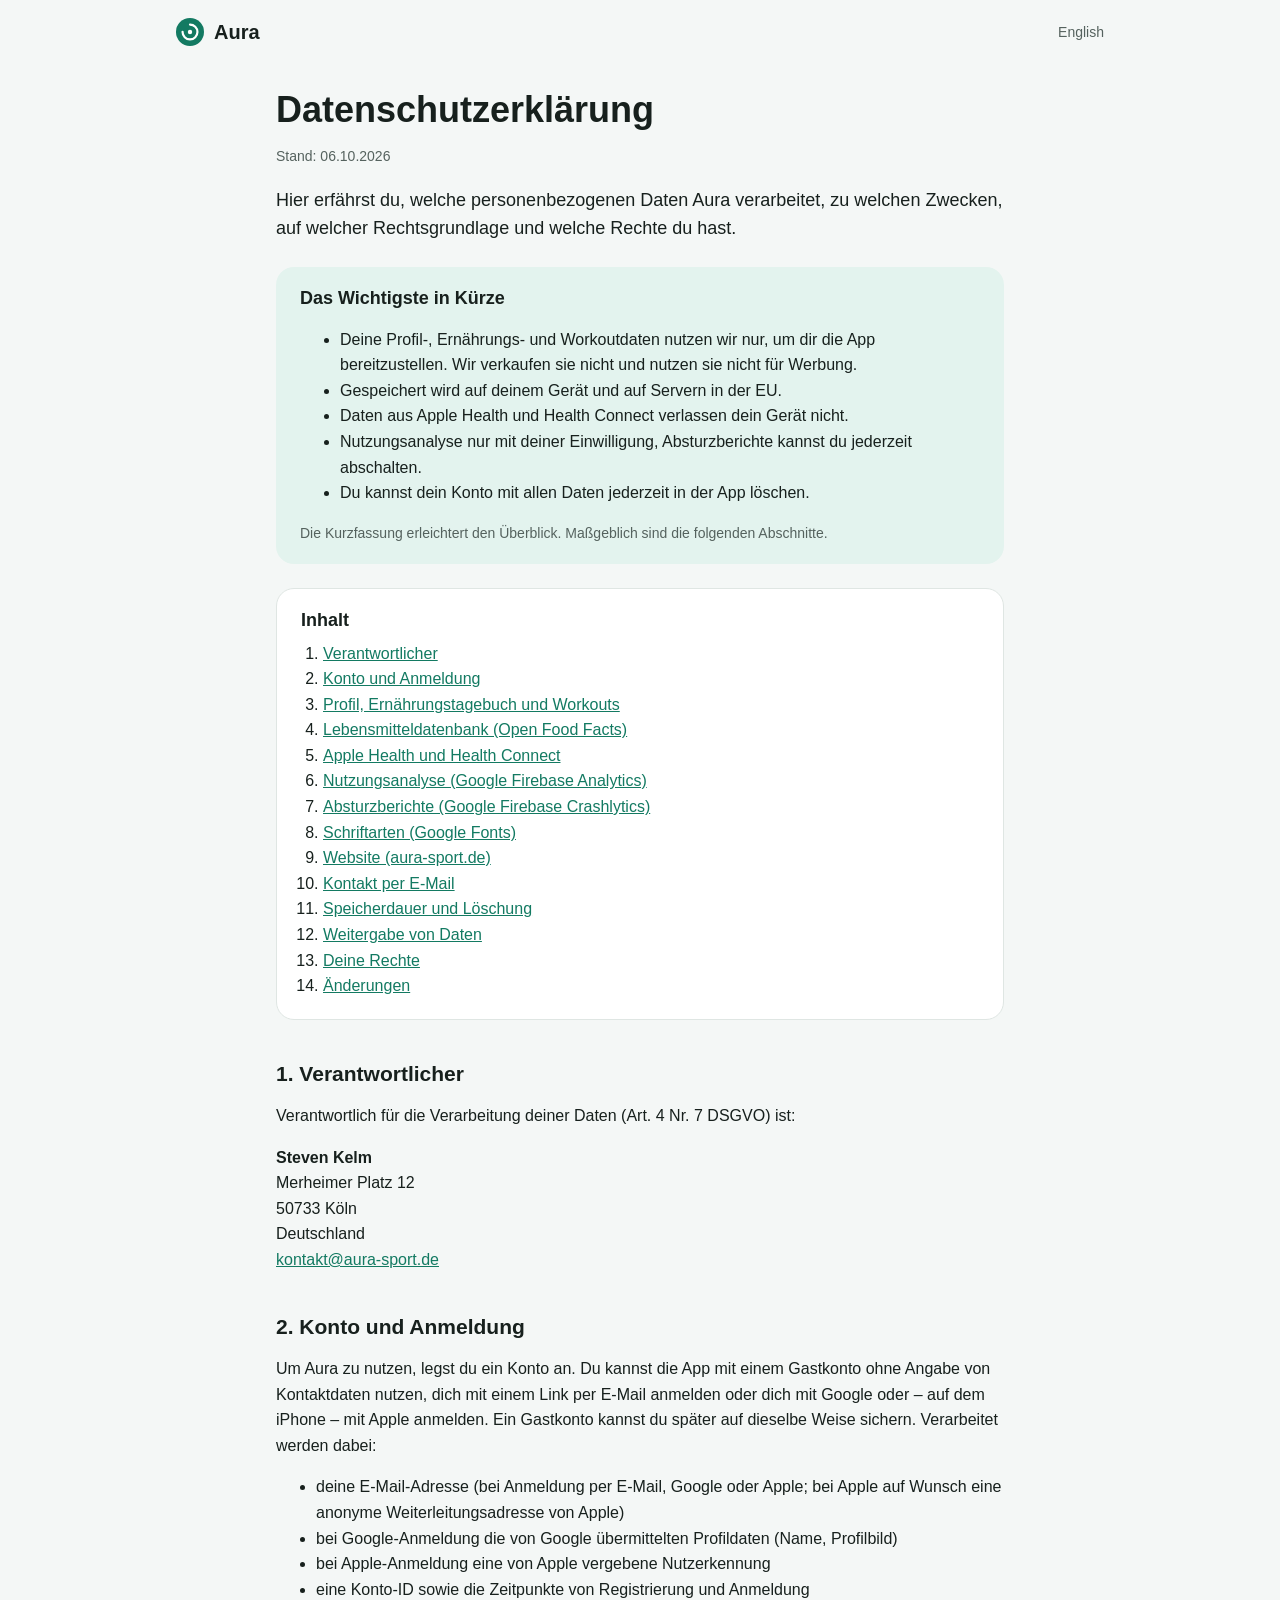
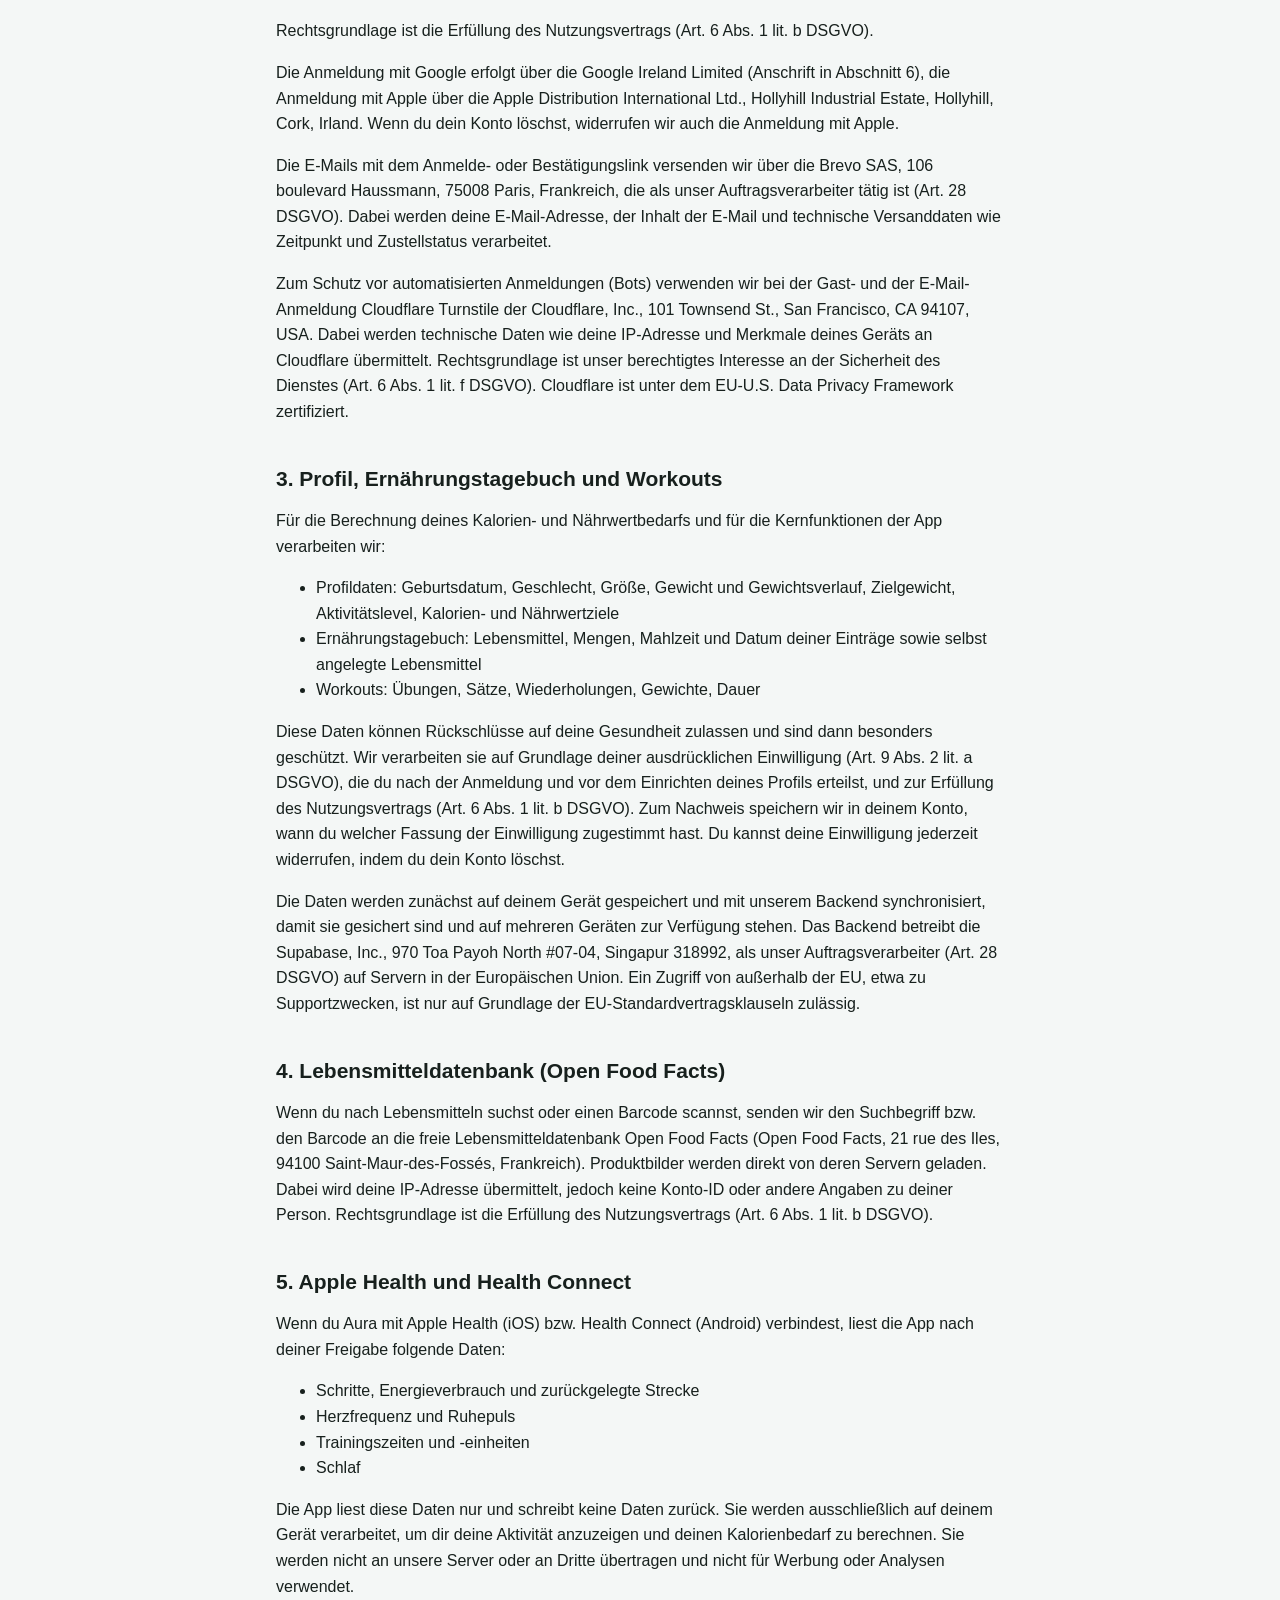
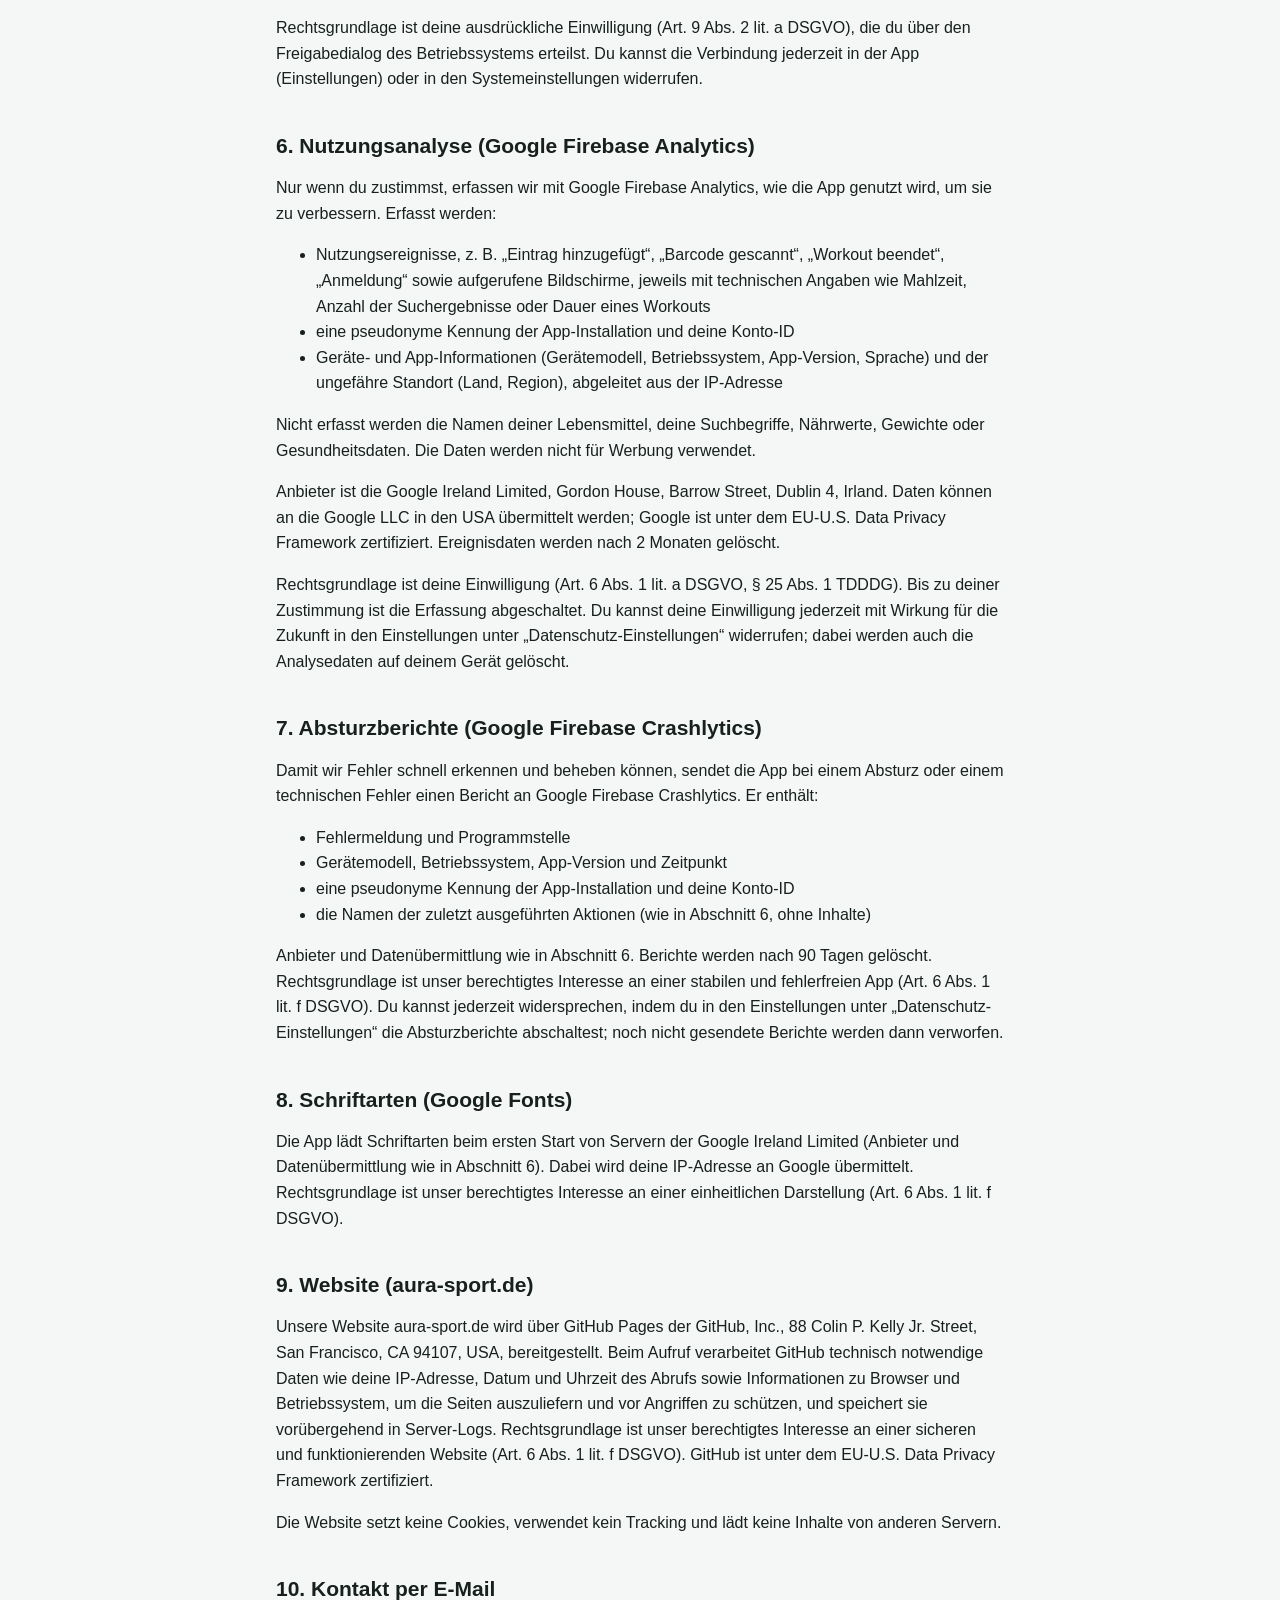
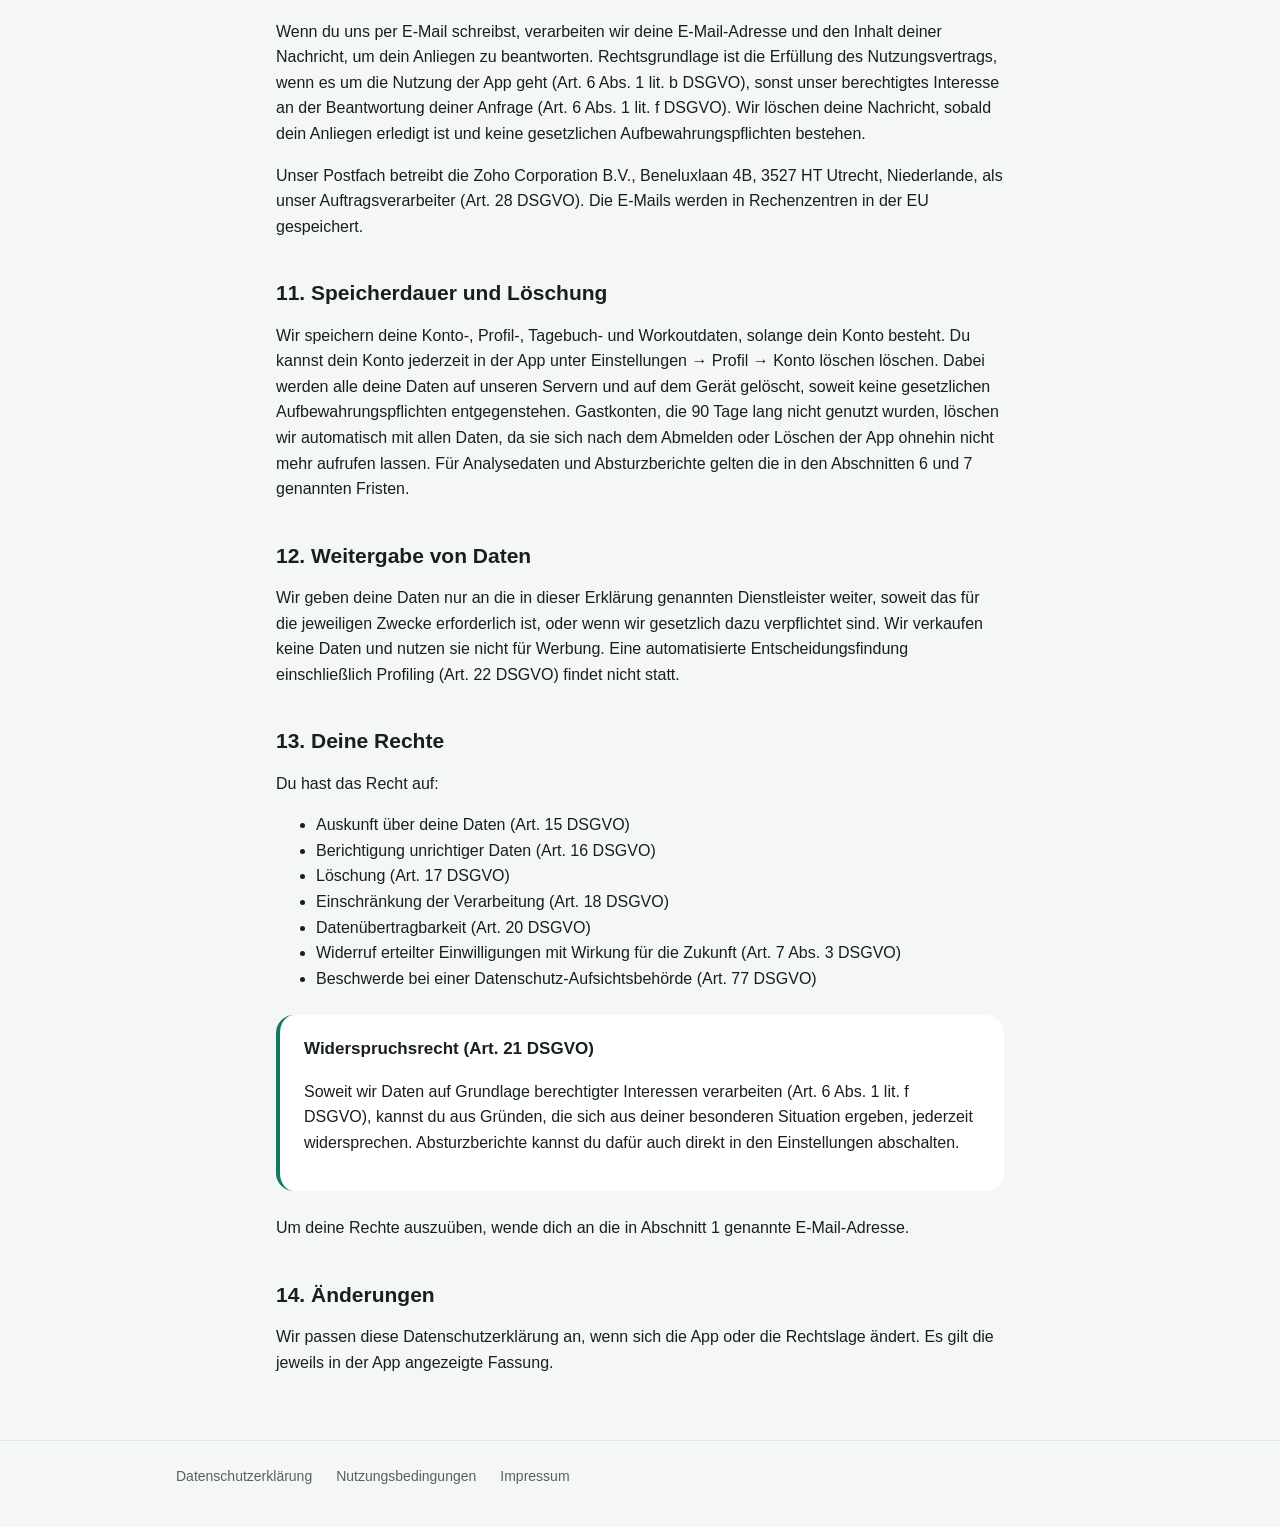
==== datenschutz/index.html @ cee9fa2a "Update the legal pages with the contact details Regenerated from the app: real address and kontakt@a" ====
<!doctype html>
<!-- Generated by tool/website/export_legal_pages.dart in the app repo, don't edit. -->
<html lang="de">
<head>
  <meta charset="utf-8">
  <meta name="viewport" content="width=device-width, initial-scale=1">
  <title>Datenschutzerklärung – Aura</title>
  <link rel="stylesheet" href="/style.css">
  <link rel="icon" href="/favicon.svg" type="image/svg+xml">
  <link rel="alternate" hreflang="en" href="/en/privacy/">
</head>
<body>
  <header class="site-header">
    <div class="wrap">
      <a class="brand" href="/">Aura</a>
      <a class="lang" href="/en/privacy/" lang="en">English</a>
    </div>
  </header>
  <main class="wrap legal">
<h1>Datenschutzerklärung</h1>
<p class="updated">Stand: 06.10.2026</p>
<p class="intro">Hier erfährst du, welche personenbezogenen Daten Aura verarbeitet, zu welchen Zwecken, auf welcher Rechtsgrundlage und welche Rechte du hast.</p>
<aside class="summary">
<h2>Das Wichtigste in Kürze</h2>
<ul><li>Deine Profil-, Ernährungs- und Workoutdaten nutzen wir nur, um dir die App bereitzustellen. Wir verkaufen sie nicht und nutzen sie nicht für Werbung.</li><li>Gespeichert wird auf deinem Gerät und auf Servern in der EU.</li><li>Daten aus Apple Health und Health Connect verlassen dein Gerät nicht.</li><li>Nutzungsanalyse nur mit deiner Einwilligung, Absturzberichte kannst du jederzeit abschalten.</li><li>Du kannst dein Konto mit allen Daten jederzeit in der App löschen.</li></ul>
<p class="note">Die Kurzfassung erleichtert den Überblick. Maßgeblich sind die folgenden Abschnitte.</p>
</aside>
<nav class="toc">
<h2>Inhalt</h2>
<ol>
<li><a href="#section-1">Verantwortlicher</a></li>
<li><a href="#section-2">Konto und Anmeldung</a></li>
<li><a href="#section-3">Profil, Ernährungstagebuch und Workouts</a></li>
<li><a href="#section-4">Lebensmitteldatenbank (Open Food Facts)</a></li>
<li><a href="#section-5">Apple Health und Health Connect</a></li>
<li><a href="#section-6">Nutzungsanalyse (Google Firebase Analytics)</a></li>
<li><a href="#section-7">Absturzberichte (Google Firebase Crashlytics)</a></li>
<li><a href="#section-8">Schriftarten (Google Fonts)</a></li>
<li><a href="#section-9">Website (aura-sport.de)</a></li>
<li><a href="#section-10">Kontakt per E-Mail</a></li>
<li><a href="#section-11">Speicherdauer und Löschung</a></li>
<li><a href="#section-12">Weitergabe von Daten</a></li>
<li><a href="#section-13">Deine Rechte</a></li>
<li><a href="#section-14">Änderungen</a></li>
</ol>
</nav>
<section id="section-1">
<h2>1. Verantwortlicher</h2>
<p>Verantwortlich für die Verarbeitung deiner Daten (Art. 4 Nr. 7 DSGVO) ist:</p>
<address class="contact">
<strong>Steven Kelm</strong><br>
Merheimer Platz 12<br>
50733 Köln<br>
Deutschland<br>
<a href="mailto:kontakt@aura-sport.de">kontakt@aura-sport.de</a>
</address>
</section>
<section id="section-2">
<h2>2. Konto und Anmeldung</h2>
<p>Um Aura zu nutzen, legst du ein Konto an. Du kannst die App mit einem Gastkonto ohne Angabe von Kontaktdaten nutzen, dich mit einem Link per E-Mail anmelden oder dich mit Google oder – auf dem iPhone – mit Apple anmelden. Ein Gastkonto kannst du später auf dieselbe Weise sichern. Verarbeitet werden dabei:</p>
<ul><li>deine E-Mail-Adresse (bei Anmeldung per E-Mail, Google oder Apple; bei Apple auf Wunsch eine anonyme Weiterleitungsadresse von Apple)</li><li>bei Google-Anmeldung die von Google übermittelten Profildaten (Name, Profilbild)</li><li>bei Apple-Anmeldung eine von Apple vergebene Nutzerkennung</li><li>eine Konto-ID sowie die Zeitpunkte von Registrierung und Anmeldung</li></ul>
<p>Rechtsgrundlage ist die Erfüllung des Nutzungsvertrags (Art. 6 Abs. 1 lit. b DSGVO).</p>
<p>Die Anmeldung mit Google erfolgt über die Google Ireland Limited (Anschrift in Abschnitt 6), die Anmeldung mit Apple über die Apple Distribution International Ltd., Hollyhill Industrial Estate, Hollyhill, Cork, Irland. Wenn du dein Konto löschst, widerrufen wir auch die Anmeldung mit Apple.</p>
<p>Die E-Mails mit dem Anmelde- oder Bestätigungslink versenden wir über die Brevo SAS, 106 boulevard Haussmann, 75008 Paris, Frankreich, die als unser Auftragsverarbeiter tätig ist (Art. 28 DSGVO). Dabei werden deine E-Mail-Adresse, der Inhalt der E-Mail und technische Versanddaten wie Zeitpunkt und Zustellstatus verarbeitet.</p>
<p>Zum Schutz vor automatisierten Anmeldungen (Bots) verwenden wir bei der Gast- und der E-Mail-Anmeldung Cloudflare Turnstile der Cloudflare, Inc., 101 Townsend St., San Francisco, CA 94107, USA. Dabei werden technische Daten wie deine IP-Adresse und Merkmale deines Geräts an Cloudflare übermittelt. Rechtsgrundlage ist unser berechtigtes Interesse an der Sicherheit des Dienstes (Art. 6 Abs. 1 lit. f DSGVO). Cloudflare ist unter dem EU-U.S. Data Privacy Framework zertifiziert.</p>
</section>
<section id="section-3">
<h2>3. Profil, Ernährungstagebuch und Workouts</h2>
<p>Für die Berechnung deines Kalorien- und Nährwertbedarfs und für die Kernfunktionen der App verarbeiten wir:</p>
<ul><li>Profildaten: Geburtsdatum, Geschlecht, Größe, Gewicht und Gewichtsverlauf, Zielgewicht, Aktivitätslevel, Kalorien- und Nährwertziele</li><li>Ernährungstagebuch: Lebensmittel, Mengen, Mahlzeit und Datum deiner Einträge sowie selbst angelegte Lebensmittel</li><li>Workouts: Übungen, Sätze, Wiederholungen, Gewichte, Dauer</li></ul>
<p>Diese Daten können Rückschlüsse auf deine Gesundheit zulassen und sind dann besonders geschützt. Wir verarbeiten sie auf Grundlage deiner ausdrücklichen Einwilligung (Art. 9 Abs. 2 lit. a DSGVO), die du nach der Anmeldung und vor dem Einrichten deines Profils erteilst, und zur Erfüllung des Nutzungsvertrags (Art. 6 Abs. 1 lit. b DSGVO). Zum Nachweis speichern wir in deinem Konto, wann du welcher Fassung der Einwilligung zugestimmt hast. Du kannst deine Einwilligung jederzeit widerrufen, indem du dein Konto löschst.</p>
<p>Die Daten werden zunächst auf deinem Gerät gespeichert und mit unserem Backend synchronisiert, damit sie gesichert sind und auf mehreren Geräten zur Verfügung stehen. Das Backend betreibt die Supabase, Inc., 970 Toa Payoh North #07-04, Singapur 318992, als unser Auftragsverarbeiter (Art. 28 DSGVO) auf Servern in der Europäischen Union. Ein Zugriff von außerhalb der EU, etwa zu Supportzwecken, ist nur auf Grundlage der EU-Standardvertragsklauseln zulässig.</p>
</section>
<section id="section-4">
<h2>4. Lebensmitteldatenbank (Open Food Facts)</h2>
<p>Wenn du nach Lebensmitteln suchst oder einen Barcode scannst, senden wir den Suchbegriff bzw. den Barcode an die freie Lebensmitteldatenbank Open Food Facts (Open Food Facts, 21 rue des Iles, 94100 Saint-Maur-des-Fossés, Frankreich). Produktbilder werden direkt von deren Servern geladen. Dabei wird deine IP-Adresse übermittelt, jedoch keine Konto-ID oder andere Angaben zu deiner Person. Rechtsgrundlage ist die Erfüllung des Nutzungsvertrags (Art. 6 Abs. 1 lit. b DSGVO).</p>
</section>
<section id="section-5">
<h2>5. Apple Health und Health Connect</h2>
<p>Wenn du Aura mit Apple Health (iOS) bzw. Health Connect (Android) verbindest, liest die App nach deiner Freigabe folgende Daten:</p>
<ul><li>Schritte, Energieverbrauch und zurückgelegte Strecke</li><li>Herzfrequenz und Ruhepuls</li><li>Trainingszeiten und -einheiten</li><li>Schlaf</li></ul>
<p>Die App liest diese Daten nur und schreibt keine Daten zurück. Sie werden ausschließlich auf deinem Gerät verarbeitet, um dir deine Aktivität anzuzeigen und deinen Kalorienbedarf zu berechnen. Sie werden nicht an unsere Server oder an Dritte übertragen und nicht für Werbung oder Analysen verwendet.</p>
<p>Rechtsgrundlage ist deine ausdrückliche Einwilligung (Art. 9 Abs. 2 lit. a DSGVO), die du über den Freigabedialog des Betriebssystems erteilst. Du kannst die Verbindung jederzeit in der App (Einstellungen) oder in den Systemeinstellungen widerrufen.</p>
</section>
<section id="section-6">
<h2>6. Nutzungsanalyse (Google Firebase Analytics)</h2>
<p>Nur wenn du zustimmst, erfassen wir mit Google Firebase Analytics, wie die App genutzt wird, um sie zu verbessern. Erfasst werden:</p>
<ul><li>Nutzungsereignisse, z. B. „Eintrag hinzugefügt“, „Barcode gescannt“, „Workout beendet“, „Anmeldung“ sowie aufgerufene Bildschirme, jeweils mit technischen Angaben wie Mahlzeit, Anzahl der Suchergebnisse oder Dauer eines Workouts</li><li>eine pseudonyme Kennung der App-Installation und deine Konto-ID</li><li>Geräte- und App-Informationen (Gerätemodell, Betriebssystem, App-Version, Sprache) und der ungefähre Standort (Land, Region), abgeleitet aus der IP-Adresse</li></ul>
<p>Nicht erfasst werden die Namen deiner Lebensmittel, deine Suchbegriffe, Nährwerte, Gewichte oder Gesundheitsdaten. Die Daten werden nicht für Werbung verwendet.</p>
<p>Anbieter ist die Google Ireland Limited, Gordon House, Barrow Street, Dublin 4, Irland. Daten können an die Google LLC in den USA übermittelt werden; Google ist unter dem EU-U.S. Data Privacy Framework zertifiziert. Ereignisdaten werden nach 2 Monaten gelöscht.</p>
<p>Rechtsgrundlage ist deine Einwilligung (Art. 6 Abs. 1 lit. a DSGVO, § 25 Abs. 1 TDDDG). Bis zu deiner Zustimmung ist die Erfassung abgeschaltet. Du kannst deine Einwilligung jederzeit mit Wirkung für die Zukunft in den Einstellungen unter „Datenschutz-Einstellungen“ widerrufen; dabei werden auch die Analysedaten auf deinem Gerät gelöscht.</p>
</section>
<section id="section-7">
<h2>7. Absturzberichte (Google Firebase Crashlytics)</h2>
<p>Damit wir Fehler schnell erkennen und beheben können, sendet die App bei einem Absturz oder einem technischen Fehler einen Bericht an Google Firebase Crashlytics. Er enthält:</p>
<ul><li>Fehlermeldung und Programmstelle</li><li>Gerätemodell, Betriebssystem, App-Version und Zeitpunkt</li><li>eine pseudonyme Kennung der App-Installation und deine Konto-ID</li><li>die Namen der zuletzt ausgeführten Aktionen (wie in Abschnitt 6, ohne Inhalte)</li></ul>
<p>Anbieter und Datenübermittlung wie in Abschnitt 6. Berichte werden nach 90 Tagen gelöscht. Rechtsgrundlage ist unser berechtigtes Interesse an einer stabilen und fehlerfreien App (Art. 6 Abs. 1 lit. f DSGVO). Du kannst jederzeit widersprechen, indem du in den Einstellungen unter „Datenschutz-Einstellungen“ die Absturzberichte abschaltest; noch nicht gesendete Berichte werden dann verworfen.</p>
</section>
<section id="section-8">
<h2>8. Schriftarten (Google Fonts)</h2>
<p>Die App lädt Schriftarten beim ersten Start von Servern der Google Ireland Limited (Anbieter und Datenübermittlung wie in Abschnitt 6). Dabei wird deine IP-Adresse an Google übermittelt. Rechtsgrundlage ist unser berechtigtes Interesse an einer einheitlichen Darstellung (Art. 6 Abs. 1 lit. f DSGVO).</p>
</section>
<section id="section-9">
<h2>9. Website (aura-sport.de)</h2>
<p>Unsere Website aura-sport.de wird über GitHub Pages der GitHub, Inc., 88 Colin P. Kelly Jr. Street, San Francisco, CA 94107, USA, bereitgestellt. Beim Aufruf verarbeitet GitHub technisch notwendige Daten wie deine IP-Adresse, Datum und Uhrzeit des Abrufs sowie Informationen zu Browser und Betriebssystem, um die Seiten auszuliefern und vor Angriffen zu schützen, und speichert sie vorübergehend in Server-Logs. Rechtsgrundlage ist unser berechtigtes Interesse an einer sicheren und funktionierenden Website (Art. 6 Abs. 1 lit. f DSGVO). GitHub ist unter dem EU-U.S. Data Privacy Framework zertifiziert.</p>
<p>Die Website setzt keine Cookies, verwendet kein Tracking und lädt keine Inhalte von anderen Servern.</p>
</section>
<section id="section-10">
<h2>10. Kontakt per E-Mail</h2>
<p>Wenn du uns per E-Mail schreibst, verarbeiten wir deine E-Mail-Adresse und den Inhalt deiner Nachricht, um dein Anliegen zu beantworten. Rechtsgrundlage ist die Erfüllung des Nutzungsvertrags, wenn es um die Nutzung der App geht (Art. 6 Abs. 1 lit. b DSGVO), sonst unser berechtigtes Interesse an der Beantwortung deiner Anfrage (Art. 6 Abs. 1 lit. f DSGVO). Wir löschen deine Nachricht, sobald dein Anliegen erledigt ist und keine gesetzlichen Aufbewahrungspflichten bestehen.</p>
<p>Unser Postfach betreibt die Zoho Corporation B.V., Beneluxlaan 4B, 3527 HT Utrecht, Niederlande, als unser Auftragsverarbeiter (Art. 28 DSGVO). Die E-Mails werden in Rechenzentren in der EU gespeichert.</p>
</section>
<section id="section-11">
<h2>11. Speicherdauer und Löschung</h2>
<p>Wir speichern deine Konto-, Profil-, Tagebuch- und Workoutdaten, solange dein Konto besteht. Du kannst dein Konto jederzeit in der App unter Einstellungen → Profil → Konto löschen löschen. Dabei werden alle deine Daten auf unseren Servern und auf dem Gerät gelöscht, soweit keine gesetzlichen Aufbewahrungspflichten entgegenstehen. Gastkonten, die 90 Tage lang nicht genutzt wurden, löschen wir automatisch mit allen Daten, da sie sich nach dem Abmelden oder Löschen der App ohnehin nicht mehr aufrufen lassen. Für Analysedaten und Absturzberichte gelten die in den Abschnitten 6 und 7 genannten Fristen.</p>
</section>
<section id="section-12">
<h2>12. Weitergabe von Daten</h2>
<p>Wir geben deine Daten nur an die in dieser Erklärung genannten Dienstleister weiter, soweit das für die jeweiligen Zwecke erforderlich ist, oder wenn wir gesetzlich dazu verpflichtet sind. Wir verkaufen keine Daten und nutzen sie nicht für Werbung. Eine automatisierte Entscheidungsfindung einschließlich Profiling (Art. 22 DSGVO) findet nicht statt.</p>
</section>
<section id="section-13">
<h2>13. Deine Rechte</h2>
<p>Du hast das Recht auf:</p>
<ul><li>Auskunft über deine Daten (Art. 15 DSGVO)</li><li>Berichtigung unrichtiger Daten (Art. 16 DSGVO)</li><li>Löschung (Art. 17 DSGVO)</li><li>Einschränkung der Verarbeitung (Art. 18 DSGVO)</li><li>Datenübertragbarkeit (Art. 20 DSGVO)</li><li>Widerruf erteilter Einwilligungen mit Wirkung für die Zukunft (Art. 7 Abs. 3 DSGVO)</li><li>Beschwerde bei einer Datenschutz-Aufsichtsbehörde (Art. 77 DSGVO)</li></ul>
<div class="notice"><h3>Widerspruchsrecht (Art. 21 DSGVO)</h3><p>Soweit wir Daten auf Grundlage berechtigter Interessen verarbeiten (Art. 6 Abs. 1 lit. f DSGVO), kannst du aus Gründen, die sich aus deiner besonderen Situation ergeben, jederzeit widersprechen. Absturzberichte kannst du dafür auch direkt in den Einstellungen abschalten.</p></div>
<p>Um deine Rechte auszuüben, wende dich an die in Abschnitt 1 genannte E-Mail-Adresse.</p>
</section>
<section id="section-14">
<h2>14. Änderungen</h2>
<p>Wir passen diese Datenschutzerklärung an, wenn sich die App oder die Rechtslage ändert. Es gilt die jeweils in der App angezeigte Fassung.</p>
</section>
  </main>
  <footer class="site-footer">
    <div class="wrap">
      <a href="/datenschutz/">Datenschutzerklärung</a>
      <a href="/nutzungsbedingungen/">Nutzungsbedingungen</a>
      <a href="/impressum/">Impressum</a>
    </div>
  </footer>
</body>
</html>
---- style.css ----
:root {
  --bg: #f4f7f6;
  --surface: #ffffff;
  --text: #17201d;
  --muted: #55625e;
  --border: #dfe6e3;
  --accent: #137a62;
  --accent-soft: #e3f3ee;
  --on-accent: #ffffff;
  --radius: 18px;
  color-scheme: light;
}

@media (prefers-color-scheme: dark) {
  :root {
    --bg: #0f1513;
    --surface: #18211e;
    --text: #e6eeeb;
    --muted: #9fb0aa;
    --border: #2a3632;
    --accent: #3fd0aa;
    --accent-soft: #173a31;
    --on-accent: #062a20;
    color-scheme: dark;
  }
}

* {
  box-sizing: border-box;
}

html {
  -webkit-text-size-adjust: 100%;
}

body {
  margin: 0;
  background: var(--bg);
  color: var(--text);
  font-family: -apple-system, BlinkMacSystemFont, "Segoe UI", Roboto, Helvetica, Arial, sans-serif;
  font-size: 16px;
  line-height: 1.6;
}

a {
  color: var(--accent);
}

.wrap {
  width: 100%;
  max-width: 960px;
  margin: 0 auto;
  padding: 0 16px;
}

/* Header and footer */

.site-header .wrap {
  display: flex;
  align-items: center;
  justify-content: space-between;
  height: 64px;
}

.brand {
  display: inline-flex;
  align-items: center;
  gap: 10px;
  color: var(--text);
  font-size: 20px;
  font-weight: 700;
  text-decoration: none;
}

.brand::before {
  content: "";
  width: 28px;
  height: 28px;
  border-radius: 50%;
  background: var(--accent) url("/favicon.svg") center / cover;
}

.lang {
  color: var(--muted);
  font-size: 14px;
  text-decoration: none;
}

.lang:hover {
  color: var(--text);
}

.site-footer {
  margin-top: 64px;
  padding: 24px 0 40px;
  border-top: 1px solid var(--border);
}

.site-footer .wrap {
  display: flex;
  flex-wrap: wrap;
  gap: 8px 24px;
}

.site-footer a {
  color: var(--muted);
  font-size: 14px;
  text-decoration: none;
}

.site-footer a:hover {
  color: var(--text);
}

/* Landing page */

.hero {
  padding: 56px 0 32px;
  text-align: center;
}

.hero h1 {
  margin: 0 auto 16px;
  max-width: 640px;
  font-size: clamp(32px, 6vw, 48px);
  line-height: 1.15;
  letter-spacing: -0.02em;
}

.hero p {
  margin: 0 auto;
  max-width: 560px;
  color: var(--muted);
  font-size: 18px;
}

.badge {
  display: inline-block;
  margin-top: 28px;
  padding: 10px 20px;
  border-radius: 999px;
  background: var(--accent-soft);
  color: var(--accent);
  font-size: 15px;
  font-weight: 600;
}

.features {
  display: grid;
  grid-template-columns: repeat(auto-fit, minmax(240px, 1fr));
  gap: 16px;
  margin-top: 40px;
  padding: 0;
  list-style: none;
}

.feature {
  padding: 24px;
  border: 1px solid var(--border);
  border-radius: var(--radius);
  background: var(--surface);
}

.feature .icon {
  display: grid;
  place-items: center;
  width: 44px;
  height: 44px;
  margin-bottom: 14px;
  border-radius: 12px;
  background: var(--accent-soft);
  color: var(--accent);
}

.feature svg {
  width: 24px;
  height: 24px;
}

.feature h2 {
  margin: 0 0 6px;
  font-size: 18px;
}

.feature p {
  margin: 0;
  color: var(--muted);
  font-size: 15px;
}

.note {
  margin: 40px auto 0;
  max-width: 560px;
  color: var(--muted);
  font-size: 14px;
  text-align: center;
}

/* Legal pages (generated from the app) */

.legal {
  max-width: 760px;
  padding-top: 24px;
}

.legal h1 {
  margin: 0 0 4px;
  font-size: clamp(28px, 5vw, 36px);
  line-height: 1.2;
}

.legal h2 {
  margin: 40px 0 8px;
  font-size: 21px;
  line-height: 1.3;
}

.legal h3 {
  margin: 24px 0 4px;
  font-size: 17px;
}

.legal p,
.legal li {
  overflow-wrap: anywhere;
}

.updated {
  color: var(--muted);
  font-size: 14px;
}

.intro {
  font-size: 18px;
}

.summary,
.toc,
.notice {
  margin: 24px 0;
  padding: 20px 24px;
  border-radius: var(--radius);
}

.summary {
  background: var(--accent-soft);
}

.summary h2,
.toc h2 {
  margin-top: 0;
  font-size: 18px;
}

.summary .note {
  margin: 12px 0 0;
  max-width: none;
  text-align: left;
}

.toc {
  border: 1px solid var(--border);
  background: var(--surface);
}

.toc ol {
  margin: 0;
  padding-left: 22px;
}

.notice {
  border-left: 4px solid var(--accent);
  background: var(--surface);
}

.notice h3 {
  margin-top: 0;
}

.contact {
  margin: 12px 0;
  font-style: normal;
}

.contact-list dt {
  margin-top: 8px;
  color: var(--muted);
  font-size: 14px;
}

.contact-list dd {
  margin: 0;
}

section {
  scroll-margin-top: 16px;
}
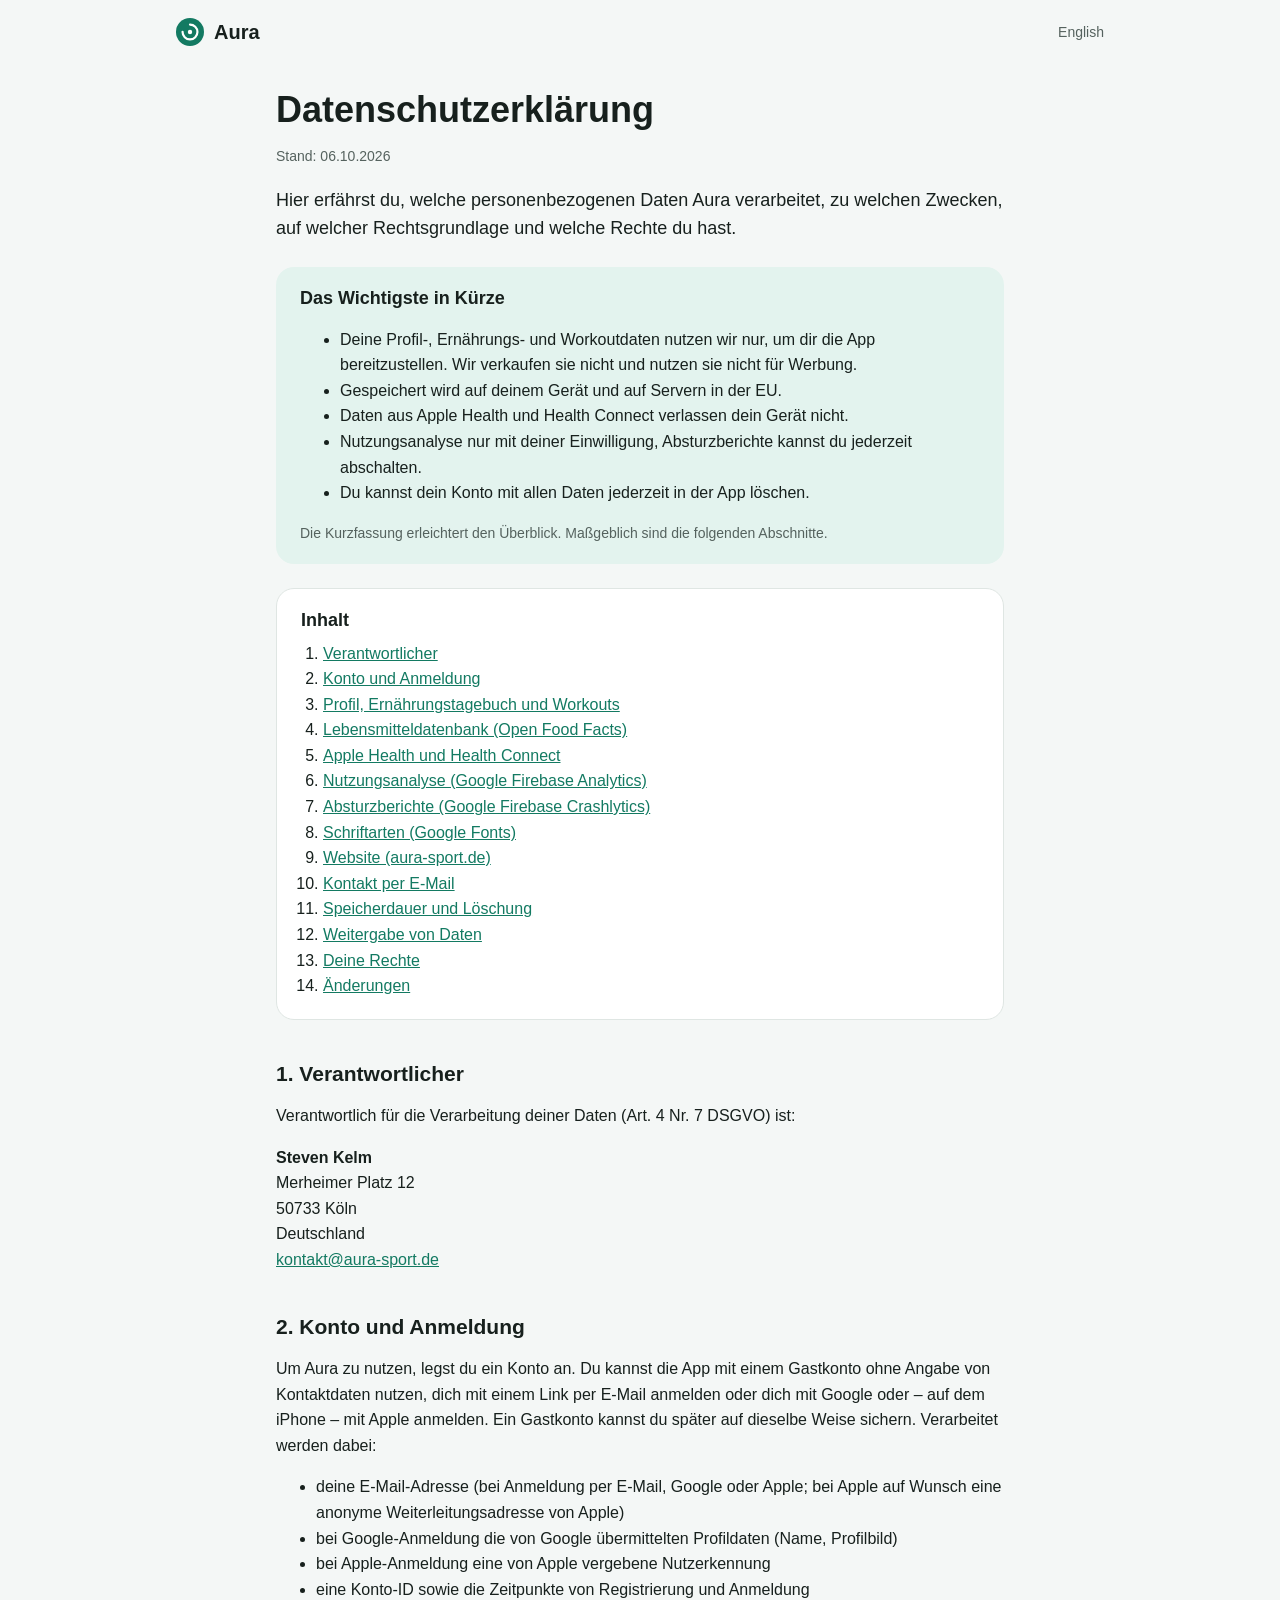
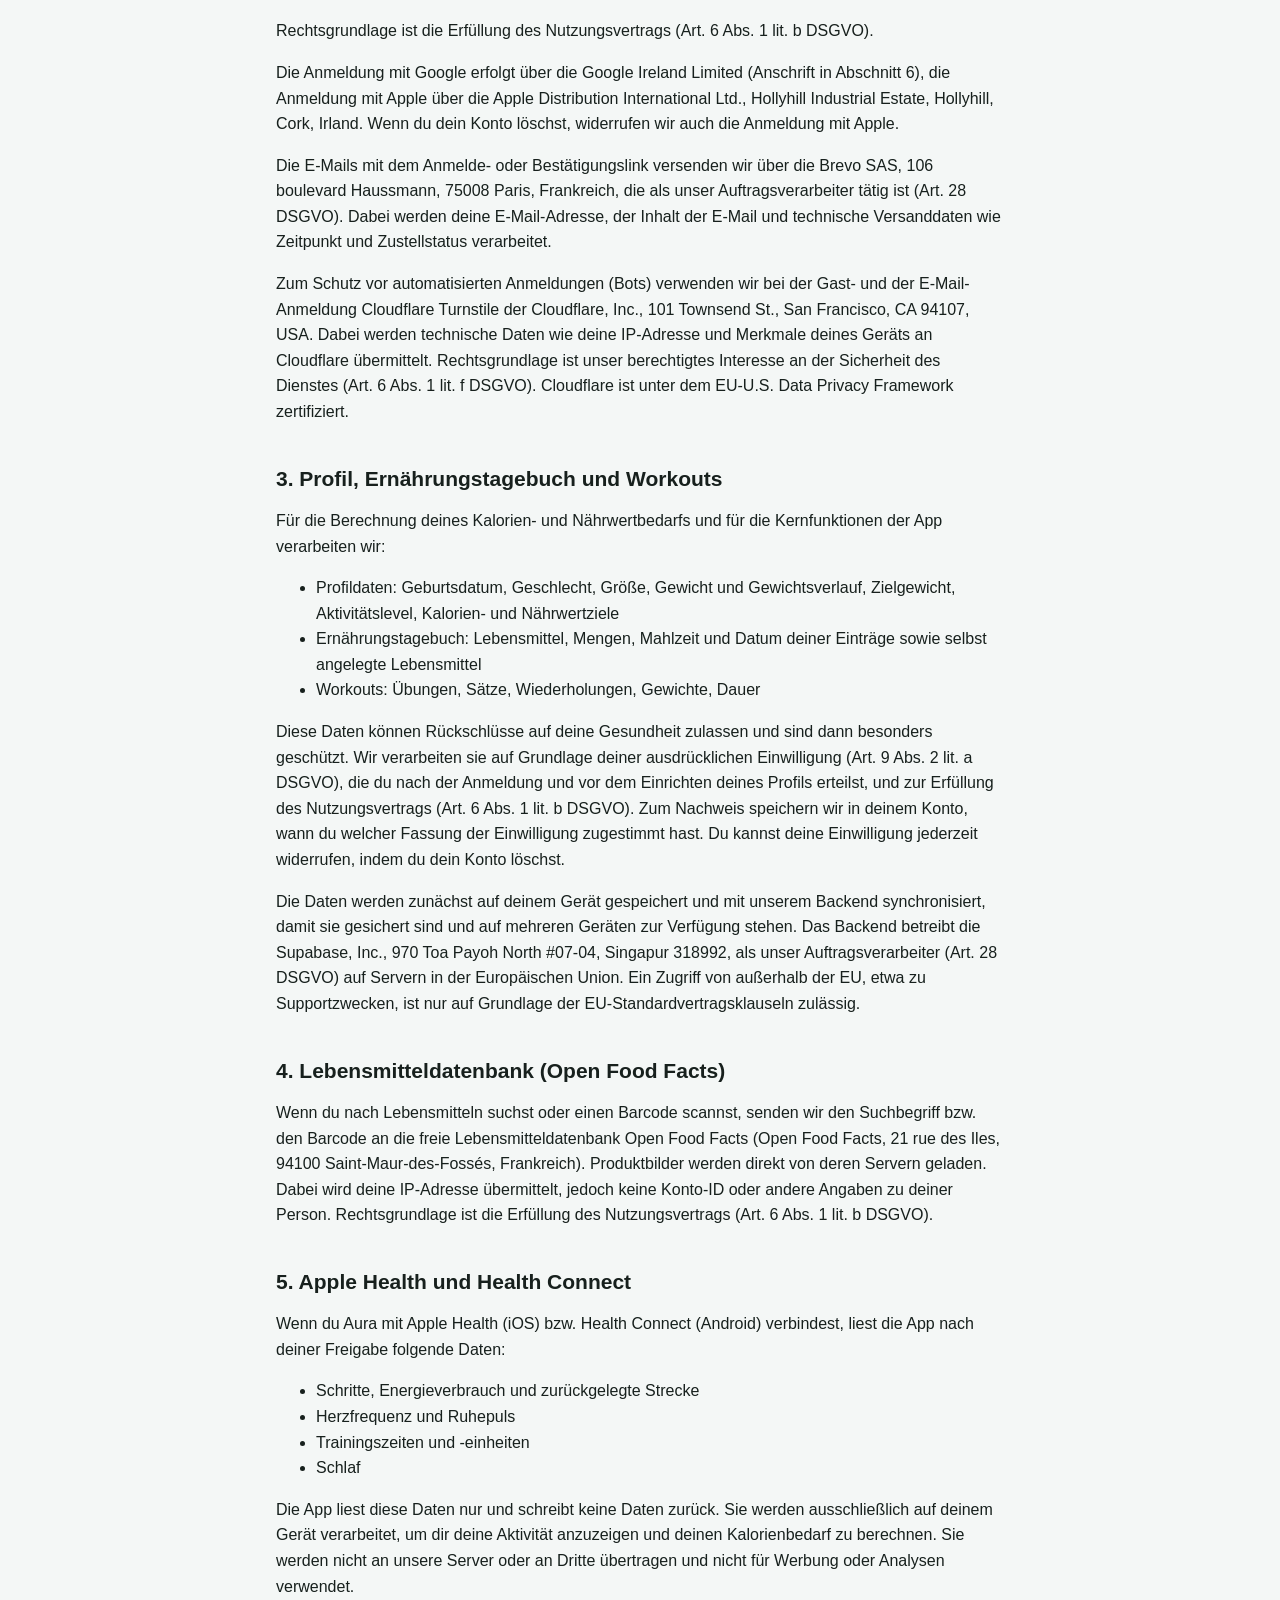
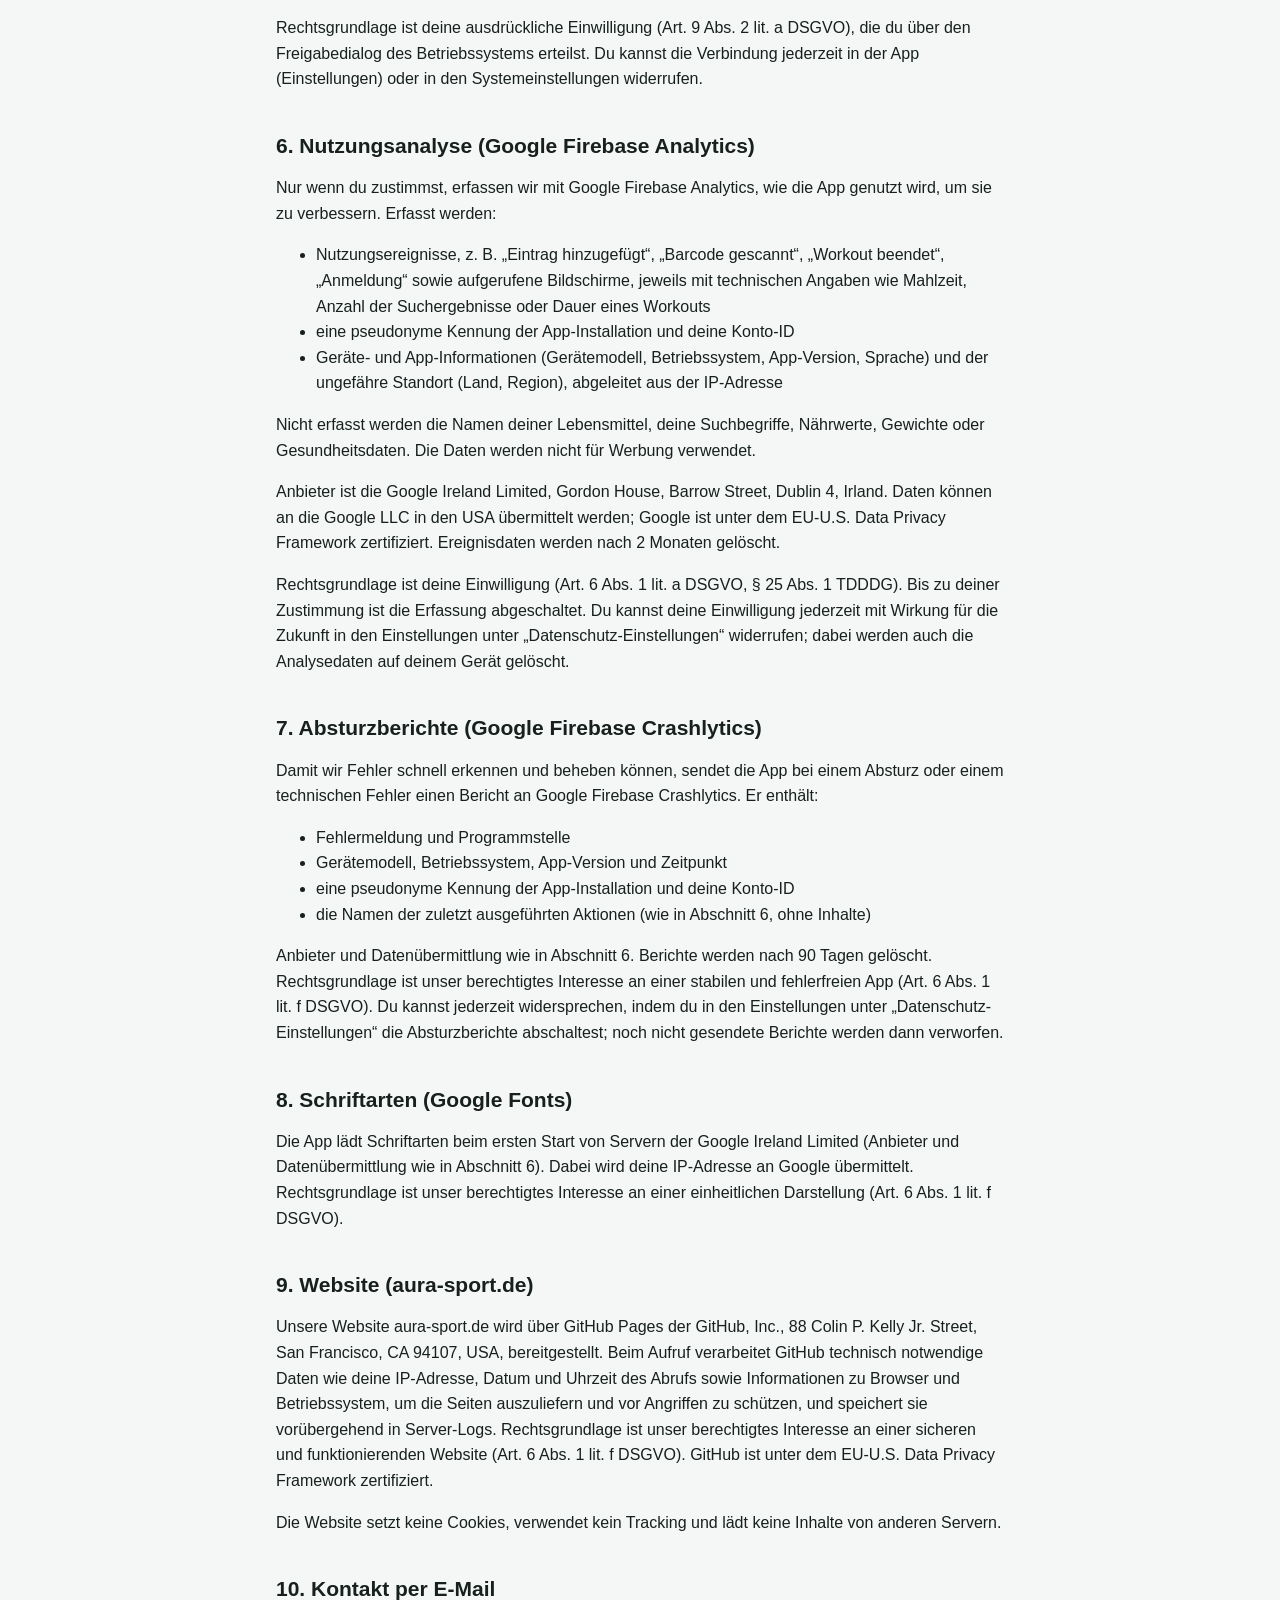
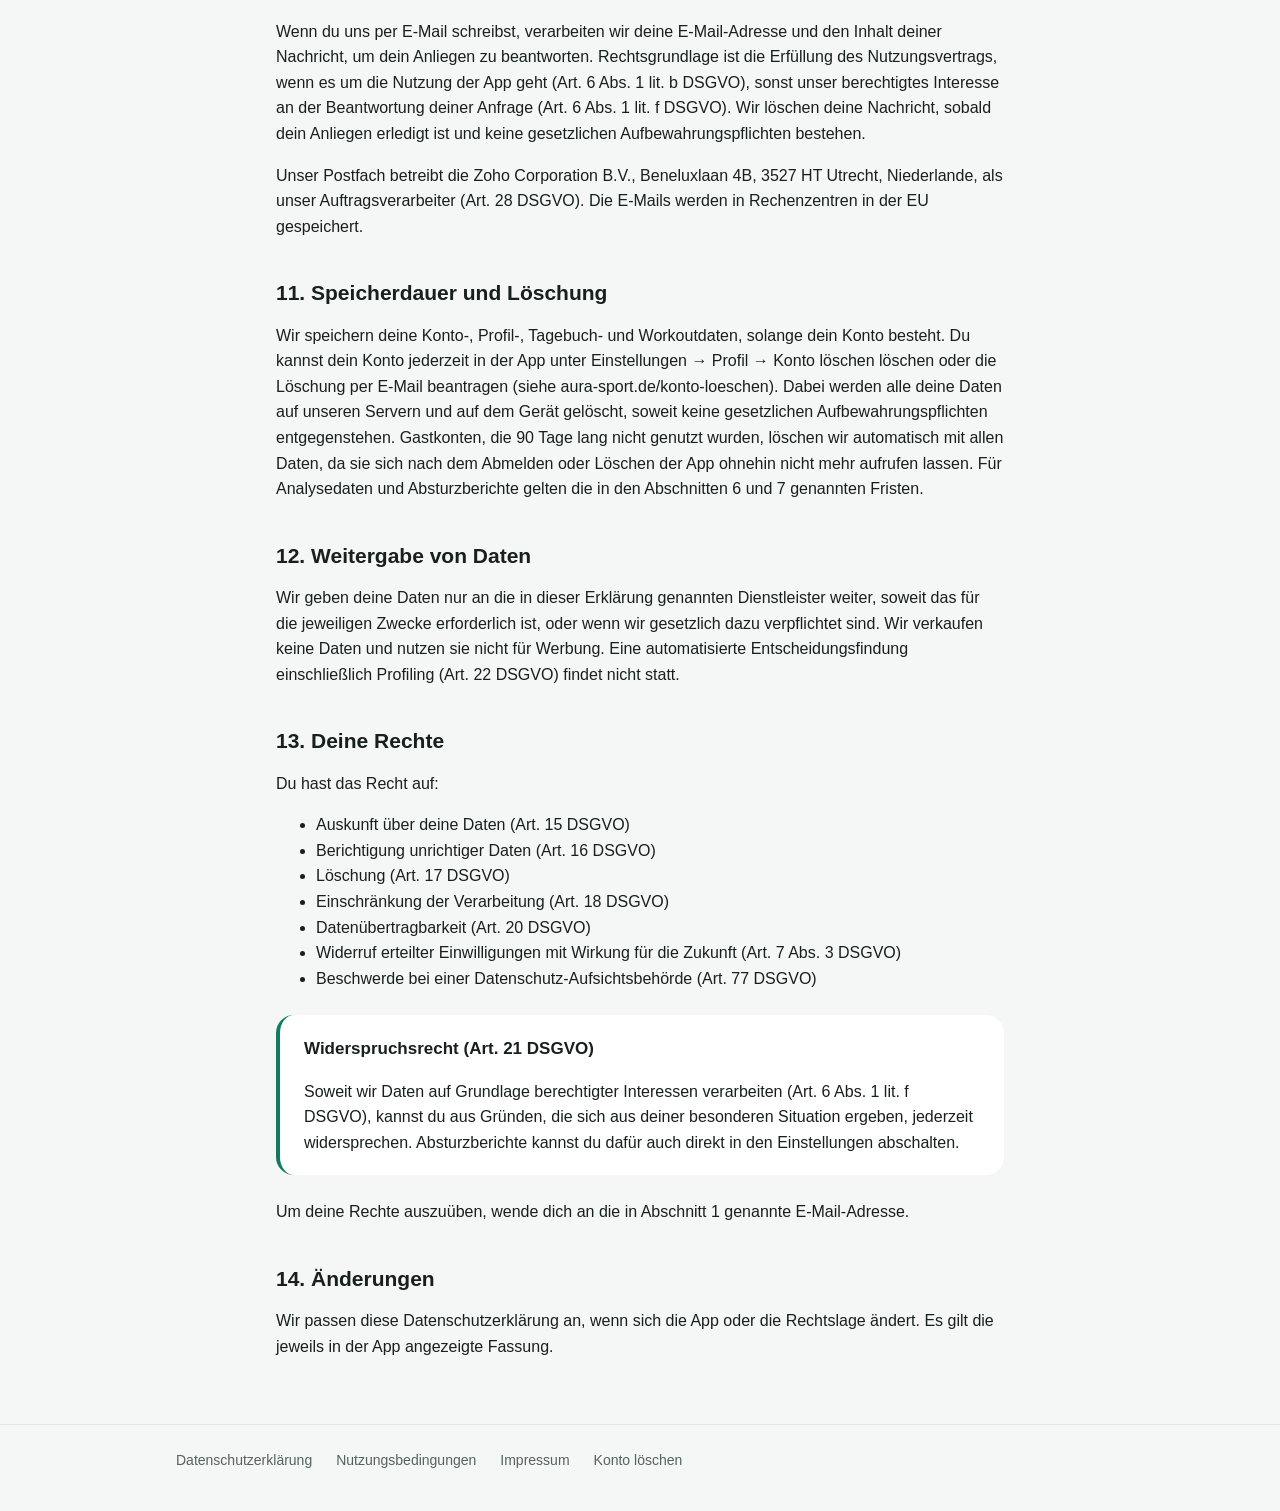
==== commit f05eb5ff: "Add the account deletion page Explains how to delete the account in the app or by email, what is del" ====
--- a/datenschutz/index.html
+++ b/datenschutz/index.html
@@ -112,7 +112,7 @@
 </section>
 <section id="section-11">
 <h2>11. Speicherdauer und Löschung</h2>
-<p>Wir speichern deine Konto-, Profil-, Tagebuch- und Workoutdaten, solange dein Konto besteht. Du kannst dein Konto jederzeit in der App unter Einstellungen → Profil → Konto löschen löschen. Dabei werden alle deine Daten auf unseren Servern und auf dem Gerät gelöscht, soweit keine gesetzlichen Aufbewahrungspflichten entgegenstehen. Gastkonten, die 90 Tage lang nicht genutzt wurden, löschen wir automatisch mit allen Daten, da sie sich nach dem Abmelden oder Löschen der App ohnehin nicht mehr aufrufen lassen. Für Analysedaten und Absturzberichte gelten die in den Abschnitten 6 und 7 genannten Fristen.</p>
+<p>Wir speichern deine Konto-, Profil-, Tagebuch- und Workoutdaten, solange dein Konto besteht. Du kannst dein Konto jederzeit in der App unter Einstellungen → Profil → Konto löschen löschen oder die Löschung per E-Mail beantragen (siehe aura-sport.de/konto-loeschen). Dabei werden alle deine Daten auf unseren Servern und auf dem Gerät gelöscht, soweit keine gesetzlichen Aufbewahrungspflichten entgegenstehen. Gastkonten, die 90 Tage lang nicht genutzt wurden, löschen wir automatisch mit allen Daten, da sie sich nach dem Abmelden oder Löschen der App ohnehin nicht mehr aufrufen lassen. Für Analysedaten und Absturzberichte gelten die in den Abschnitten 6 und 7 genannten Fristen.</p>
 </section>
 <section id="section-12">
 <h2>12. Weitergabe von Daten</h2>
@@ -135,6 +135,7 @@
       <a href="/datenschutz/">Datenschutzerklärung</a>
       <a href="/nutzungsbedingungen/">Nutzungsbedingungen</a>
       <a href="/impressum/">Impressum</a>
+      <a href="/konto-loeschen/">Konto löschen</a>
     </div>
   </footer>
 </body>
--- a/style.css
+++ b/style.css
@@ -277,6 +277,10 @@
   margin-top: 0;
 }
 
+.notice p:last-child {
+  margin-bottom: 0;
+}
+
 .contact {
   margin: 12px 0;
   font-style: normal;
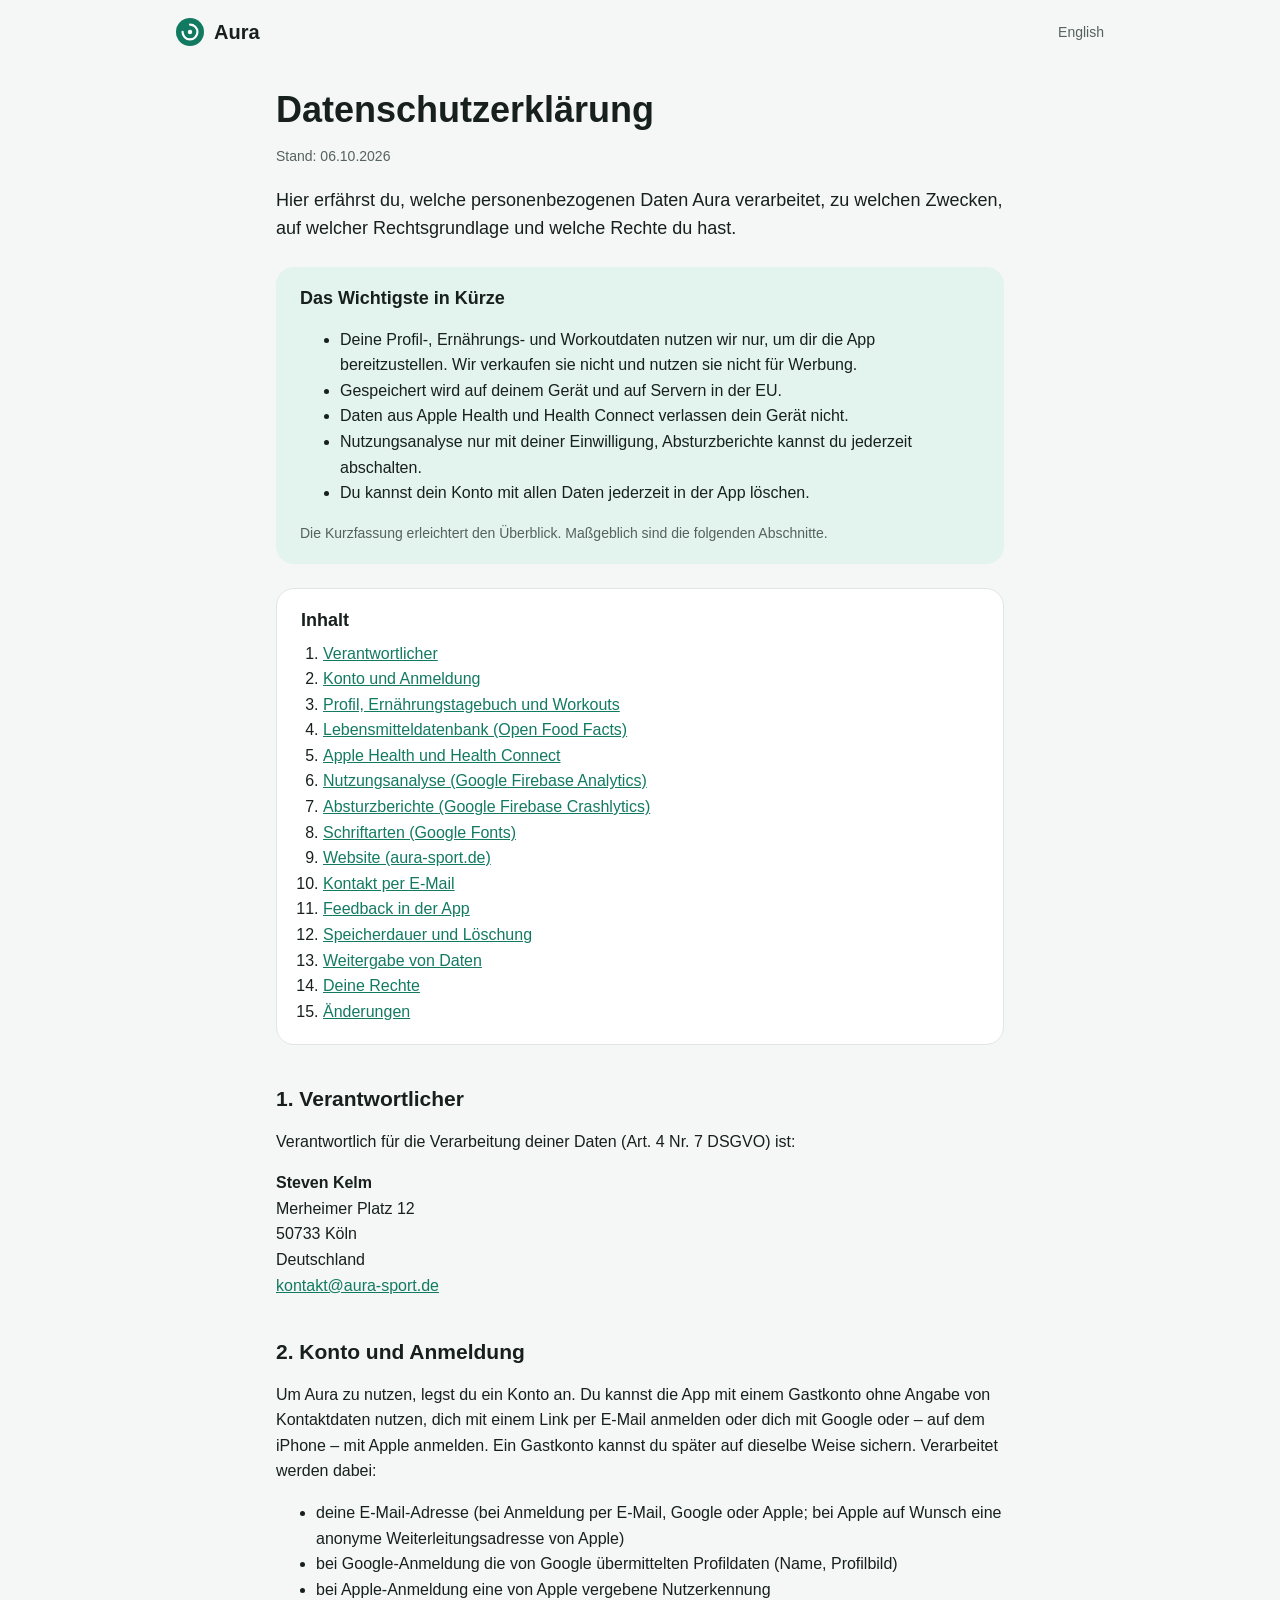
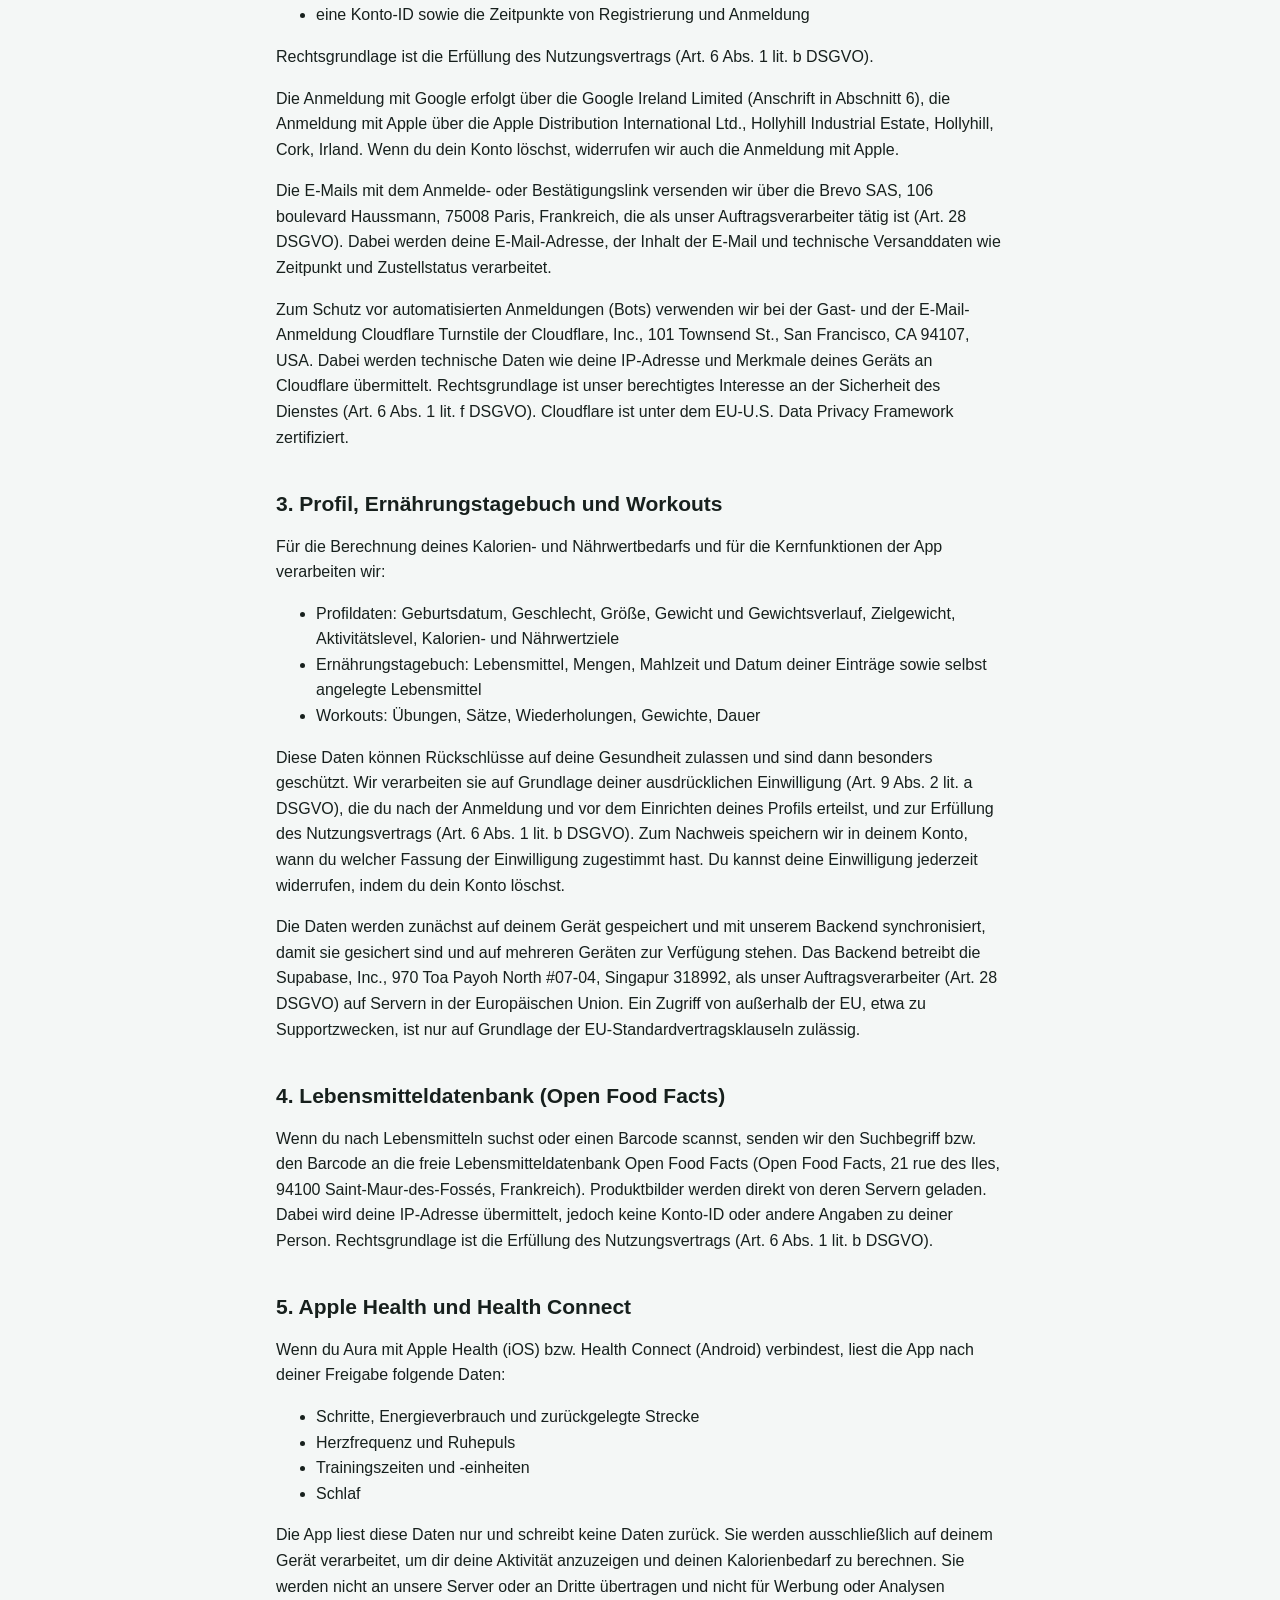
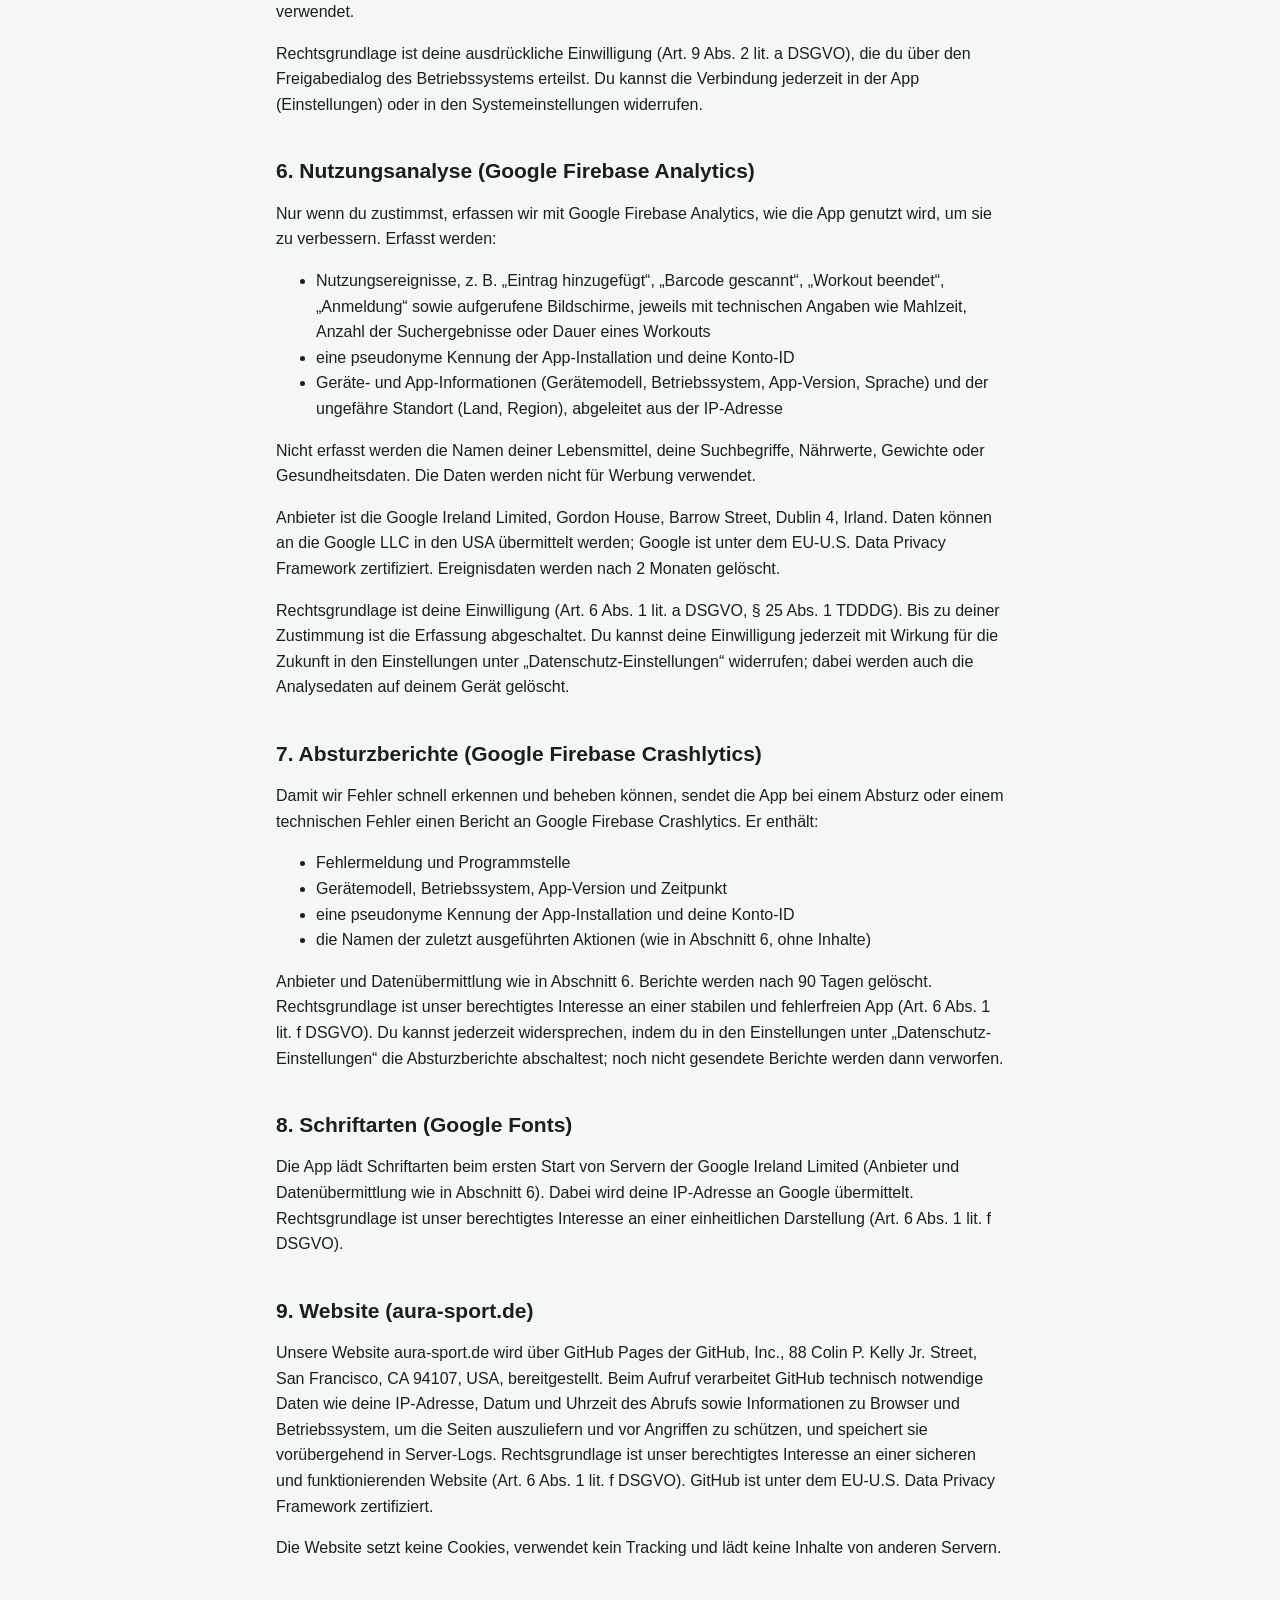
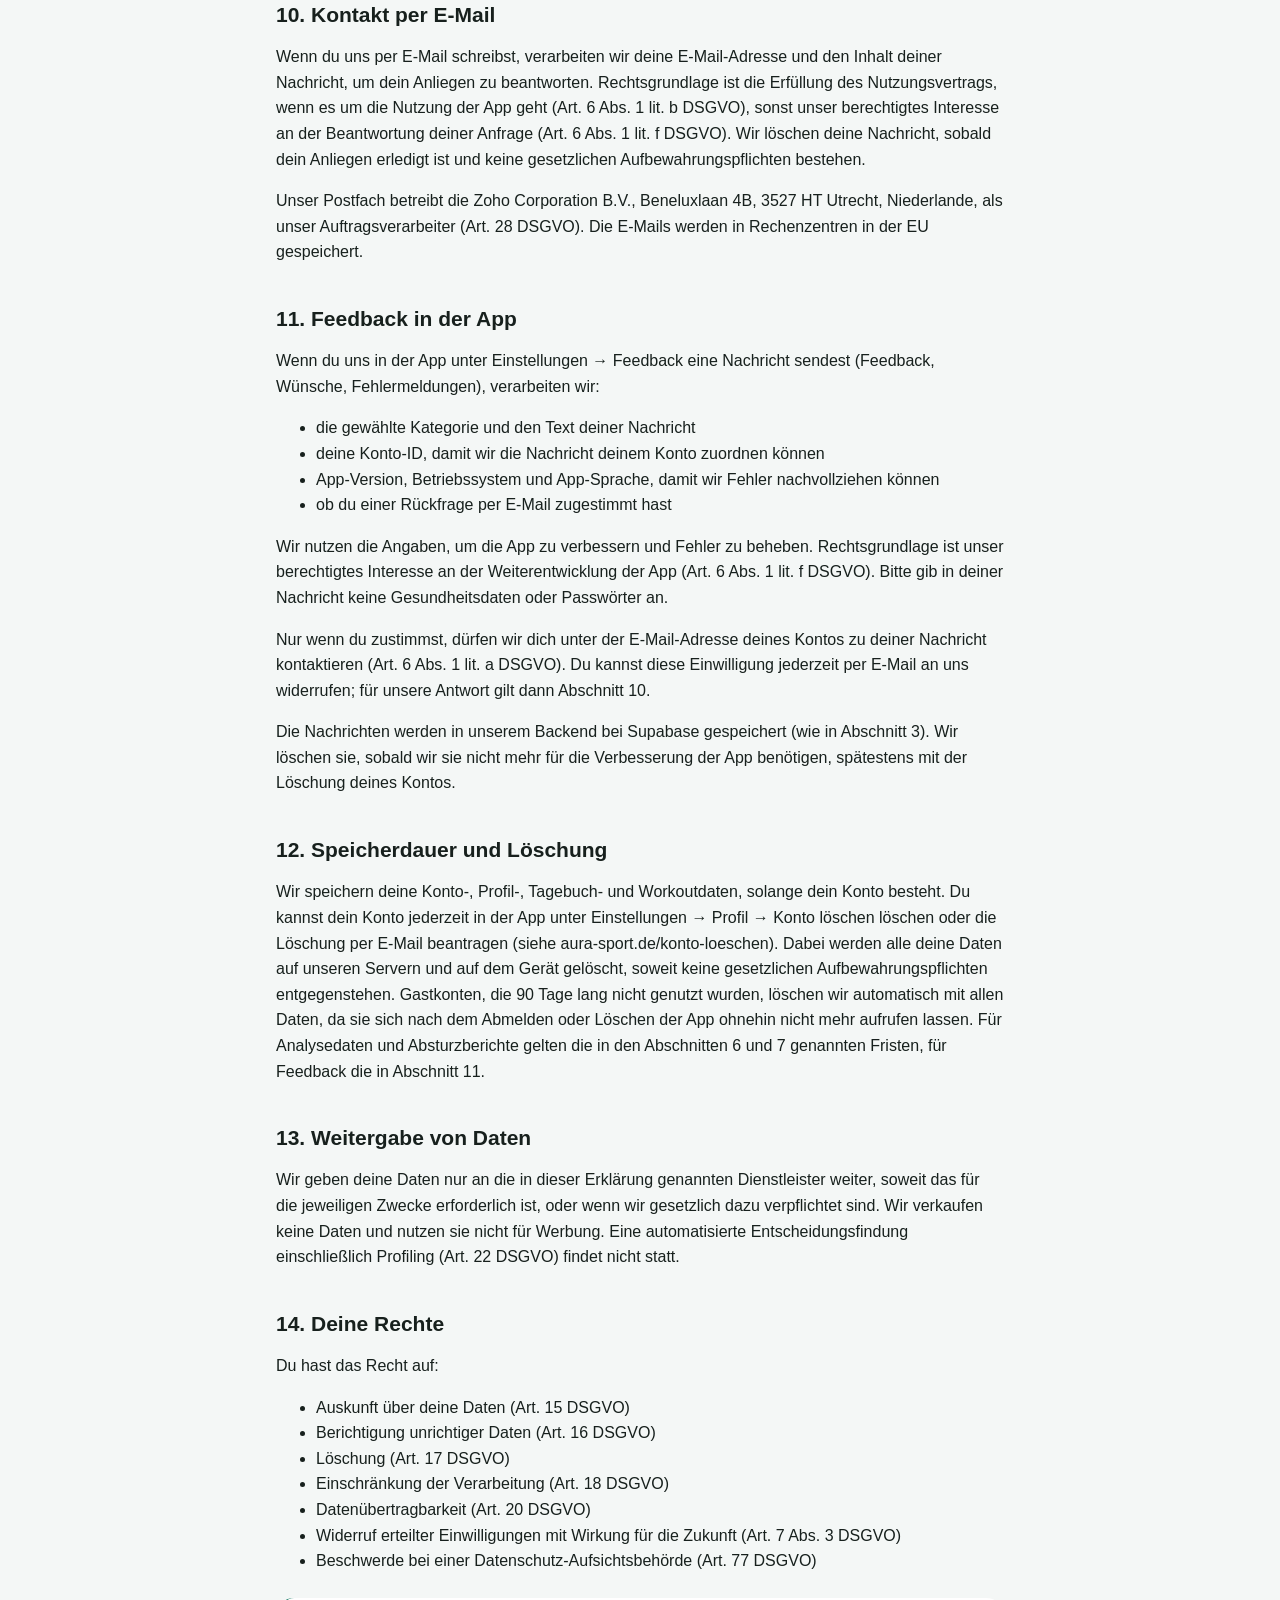
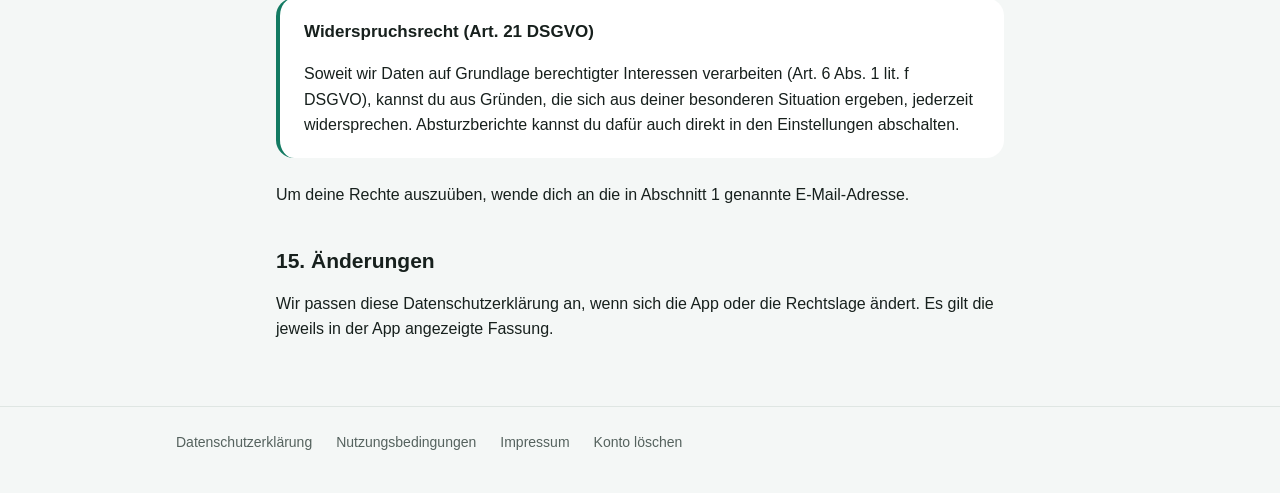
==== commit 8efbceaf: "Cover the in-app feedback in the privacy policy Co-Authored-By: Claude Opus 5.5 <noreply@anthropic.c" ====
--- a/datenschutz/index.html
+++ b/datenschutz/index.html
@@ -38,10 +38,11 @@
 <li><a href="#section-8">Schriftarten (Google Fonts)</a></li>
 <li><a href="#section-9">Website (aura-sport.de)</a></li>
 <li><a href="#section-10">Kontakt per E-Mail</a></li>
-<li><a href="#section-11">Speicherdauer und Löschung</a></li>
-<li><a href="#section-12">Weitergabe von Daten</a></li>
-<li><a href="#section-13">Deine Rechte</a></li>
-<li><a href="#section-14">Änderungen</a></li>
+<li><a href="#section-11">Feedback in der App</a></li>
+<li><a href="#section-12">Speicherdauer und Löschung</a></li>
+<li><a href="#section-13">Weitergabe von Daten</a></li>
+<li><a href="#section-14">Deine Rechte</a></li>
+<li><a href="#section-15">Änderungen</a></li>
 </ol>
 </nav>
 <section id="section-1">
@@ -111,22 +112,30 @@
 <p>Unser Postfach betreibt die Zoho Corporation B.V., Beneluxlaan 4B, 3527 HT Utrecht, Niederlande, als unser Auftragsverarbeiter (Art. 28 DSGVO). Die E-Mails werden in Rechenzentren in der EU gespeichert.</p>
 </section>
 <section id="section-11">
-<h2>11. Speicherdauer und Löschung</h2>
-<p>Wir speichern deine Konto-, Profil-, Tagebuch- und Workoutdaten, solange dein Konto besteht. Du kannst dein Konto jederzeit in der App unter Einstellungen → Profil → Konto löschen löschen oder die Löschung per E-Mail beantragen (siehe aura-sport.de/konto-loeschen). Dabei werden alle deine Daten auf unseren Servern und auf dem Gerät gelöscht, soweit keine gesetzlichen Aufbewahrungspflichten entgegenstehen. Gastkonten, die 90 Tage lang nicht genutzt wurden, löschen wir automatisch mit allen Daten, da sie sich nach dem Abmelden oder Löschen der App ohnehin nicht mehr aufrufen lassen. Für Analysedaten und Absturzberichte gelten die in den Abschnitten 6 und 7 genannten Fristen.</p>
+<h2>11. Feedback in der App</h2>
+<p>Wenn du uns in der App unter Einstellungen → Feedback eine Nachricht sendest (Feedback, Wünsche, Fehlermeldungen), verarbeiten wir:</p>
+<ul><li>die gewählte Kategorie und den Text deiner Nachricht</li><li>deine Konto-ID, damit wir die Nachricht deinem Konto zuordnen können</li><li>App-Version, Betriebssystem und App-Sprache, damit wir Fehler nachvollziehen können</li><li>ob du einer Rückfrage per E-Mail zugestimmt hast</li></ul>
+<p>Wir nutzen die Angaben, um die App zu verbessern und Fehler zu beheben. Rechtsgrundlage ist unser berechtigtes Interesse an der Weiterentwicklung der App (Art. 6 Abs. 1 lit. f DSGVO). Bitte gib in deiner Nachricht keine Gesundheitsdaten oder Passwörter an.</p>
+<p>Nur wenn du zustimmst, dürfen wir dich unter der E-Mail-Adresse deines Kontos zu deiner Nachricht kontaktieren (Art. 6 Abs. 1 lit. a DSGVO). Du kannst diese Einwilligung jederzeit per E-Mail an uns widerrufen; für unsere Antwort gilt dann Abschnitt 10.</p>
+<p>Die Nachrichten werden in unserem Backend bei Supabase gespeichert (wie in Abschnitt 3). Wir löschen sie, sobald wir sie nicht mehr für die Verbesserung der App benötigen, spätestens mit der Löschung deines Kontos.</p>
 </section>
 <section id="section-12">
-<h2>12. Weitergabe von Daten</h2>
+<h2>12. Speicherdauer und Löschung</h2>
+<p>Wir speichern deine Konto-, Profil-, Tagebuch- und Workoutdaten, solange dein Konto besteht. Du kannst dein Konto jederzeit in der App unter Einstellungen → Profil → Konto löschen löschen oder die Löschung per E-Mail beantragen (siehe aura-sport.de/konto-loeschen). Dabei werden alle deine Daten auf unseren Servern und auf dem Gerät gelöscht, soweit keine gesetzlichen Aufbewahrungspflichten entgegenstehen. Gastkonten, die 90 Tage lang nicht genutzt wurden, löschen wir automatisch mit allen Daten, da sie sich nach dem Abmelden oder Löschen der App ohnehin nicht mehr aufrufen lassen. Für Analysedaten und Absturzberichte gelten die in den Abschnitten 6 und 7 genannten Fristen, für Feedback die in Abschnitt 11.</p>
+</section>
+<section id="section-13">
+<h2>13. Weitergabe von Daten</h2>
 <p>Wir geben deine Daten nur an die in dieser Erklärung genannten Dienstleister weiter, soweit das für die jeweiligen Zwecke erforderlich ist, oder wenn wir gesetzlich dazu verpflichtet sind. Wir verkaufen keine Daten und nutzen sie nicht für Werbung. Eine automatisierte Entscheidungsfindung einschließlich Profiling (Art. 22 DSGVO) findet nicht statt.</p>
 </section>
-<section id="section-13">
-<h2>13. Deine Rechte</h2>
+<section id="section-14">
+<h2>14. Deine Rechte</h2>
 <p>Du hast das Recht auf:</p>
 <ul><li>Auskunft über deine Daten (Art. 15 DSGVO)</li><li>Berichtigung unrichtiger Daten (Art. 16 DSGVO)</li><li>Löschung (Art. 17 DSGVO)</li><li>Einschränkung der Verarbeitung (Art. 18 DSGVO)</li><li>Datenübertragbarkeit (Art. 20 DSGVO)</li><li>Widerruf erteilter Einwilligungen mit Wirkung für die Zukunft (Art. 7 Abs. 3 DSGVO)</li><li>Beschwerde bei einer Datenschutz-Aufsichtsbehörde (Art. 77 DSGVO)</li></ul>
 <div class="notice"><h3>Widerspruchsrecht (Art. 21 DSGVO)</h3><p>Soweit wir Daten auf Grundlage berechtigter Interessen verarbeiten (Art. 6 Abs. 1 lit. f DSGVO), kannst du aus Gründen, die sich aus deiner besonderen Situation ergeben, jederzeit widersprechen. Absturzberichte kannst du dafür auch direkt in den Einstellungen abschalten.</p></div>
 <p>Um deine Rechte auszuüben, wende dich an die in Abschnitt 1 genannte E-Mail-Adresse.</p>
 </section>
-<section id="section-14">
-<h2>14. Änderungen</h2>
+<section id="section-15">
+<h2>15. Änderungen</h2>
 <p>Wir passen diese Datenschutzerklärung an, wenn sich die App oder die Rechtslage ändert. Es gilt die jeweils in der App angezeigte Fassung.</p>
 </section>
   </main>
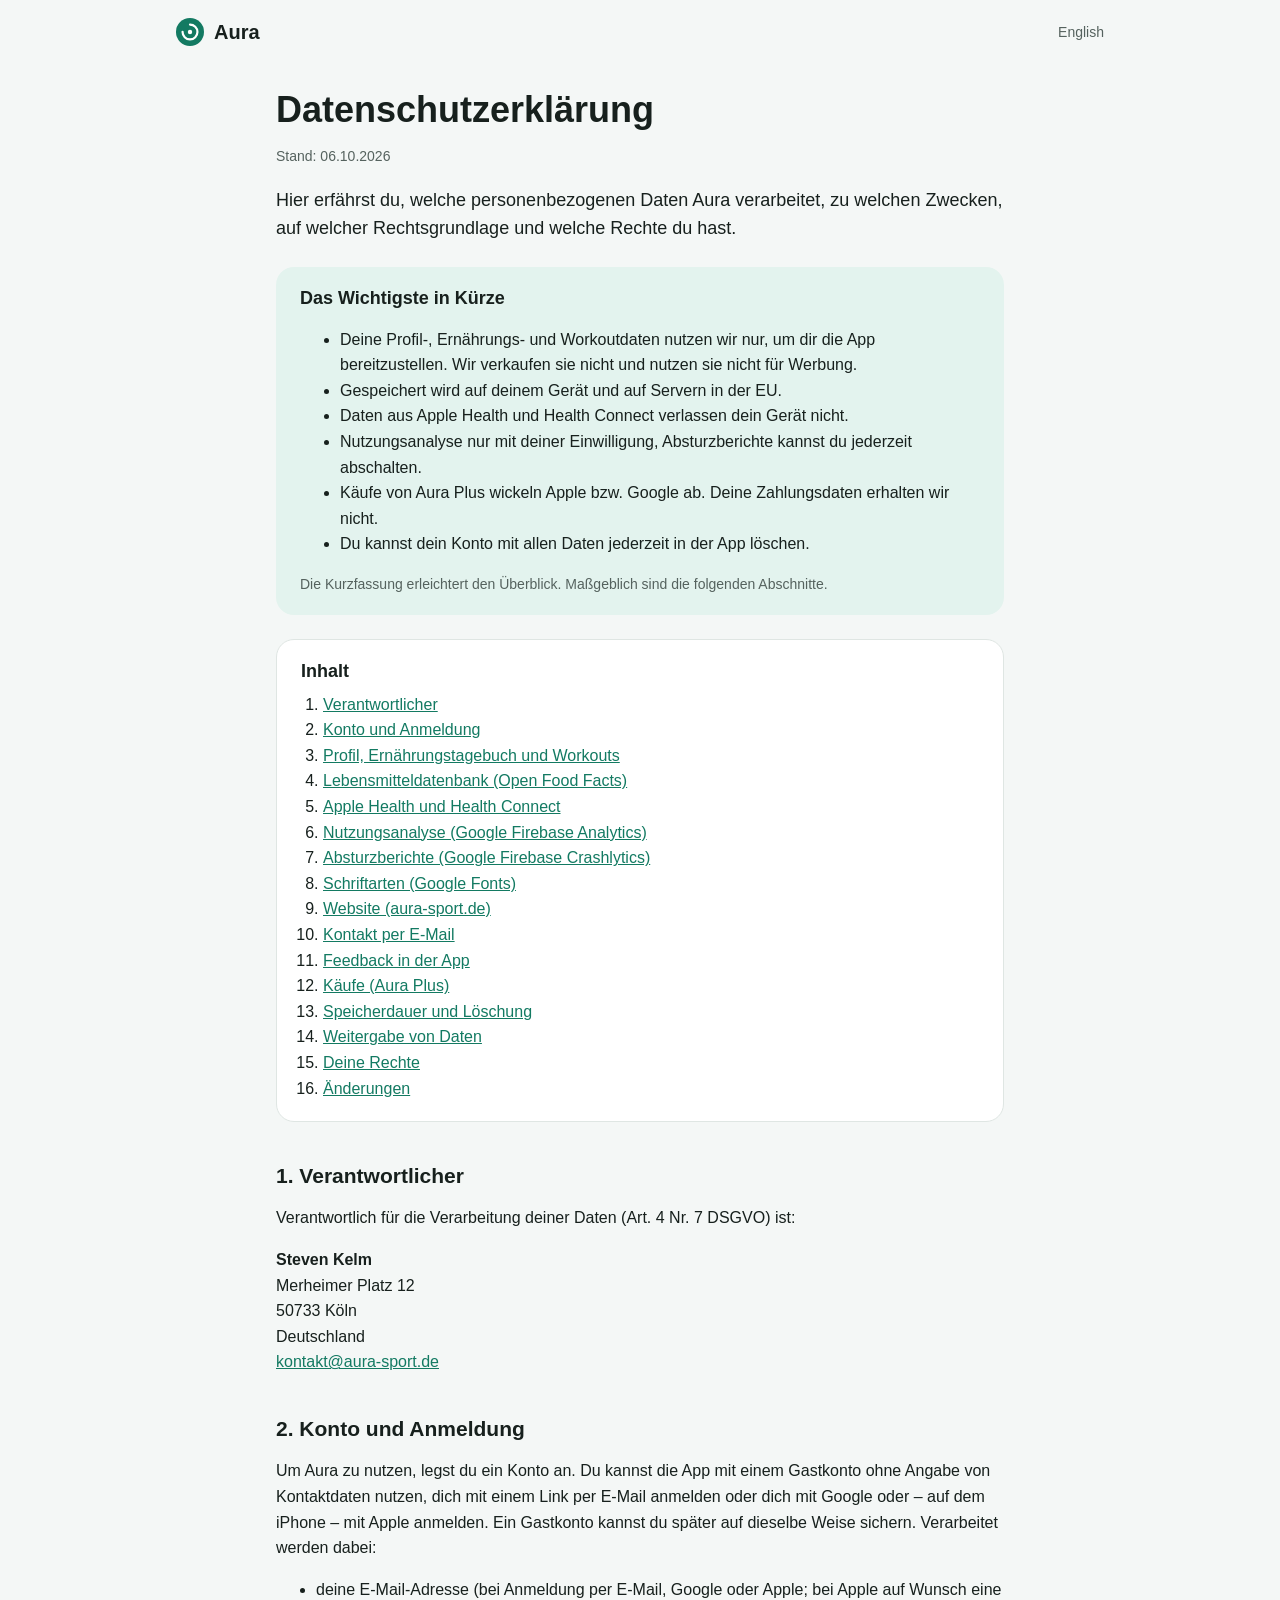
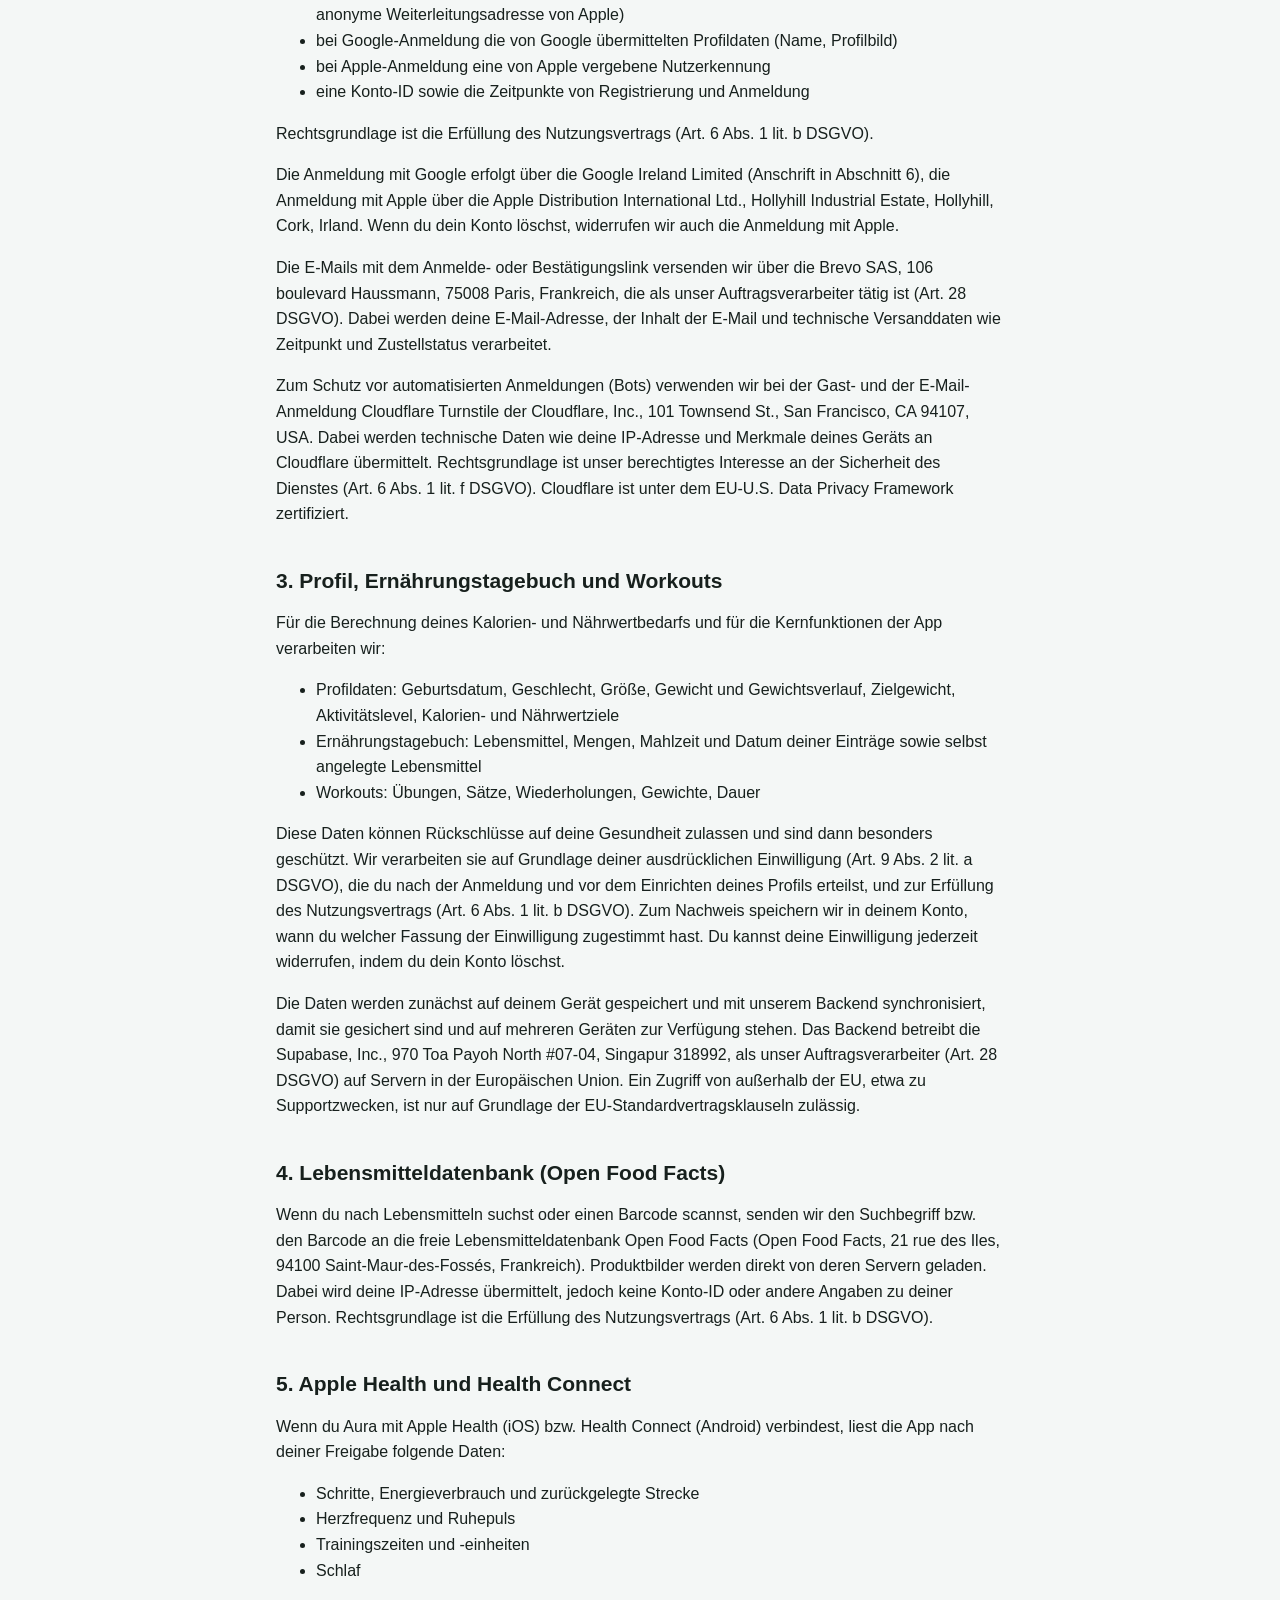
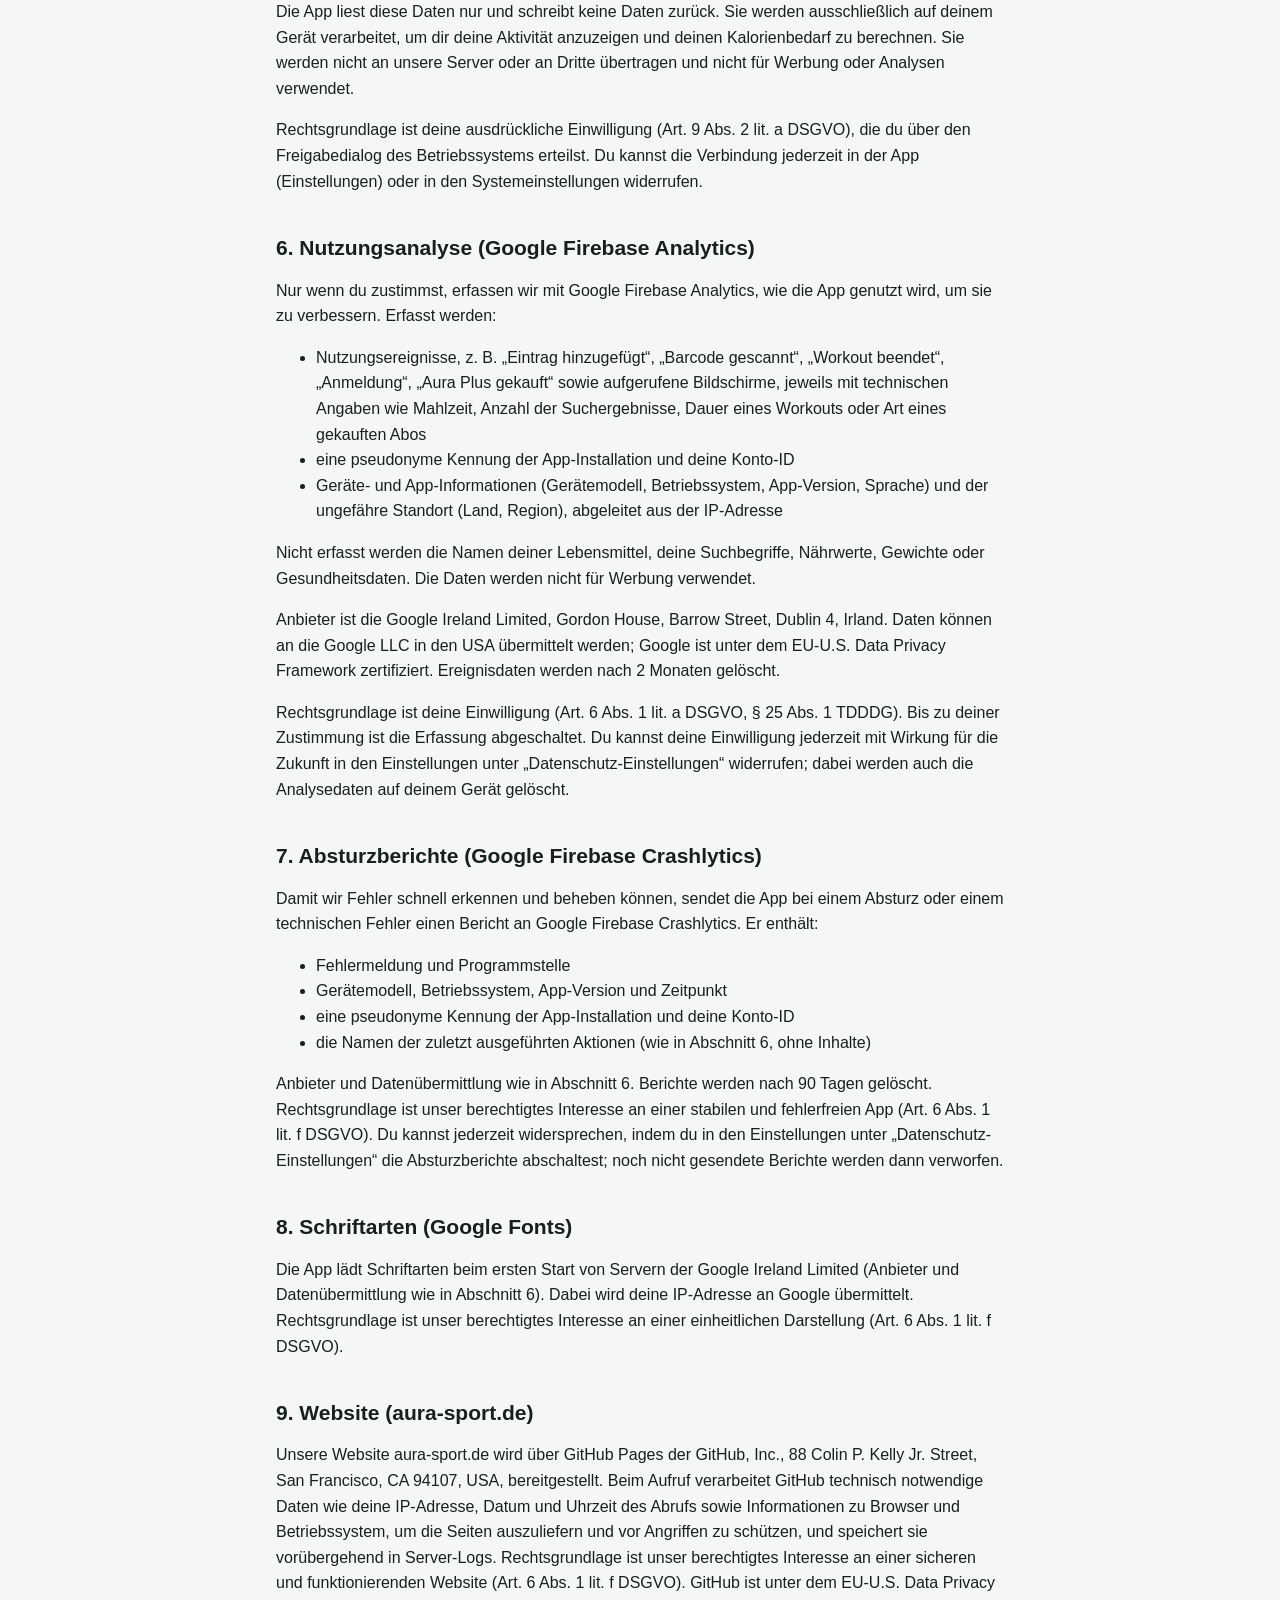
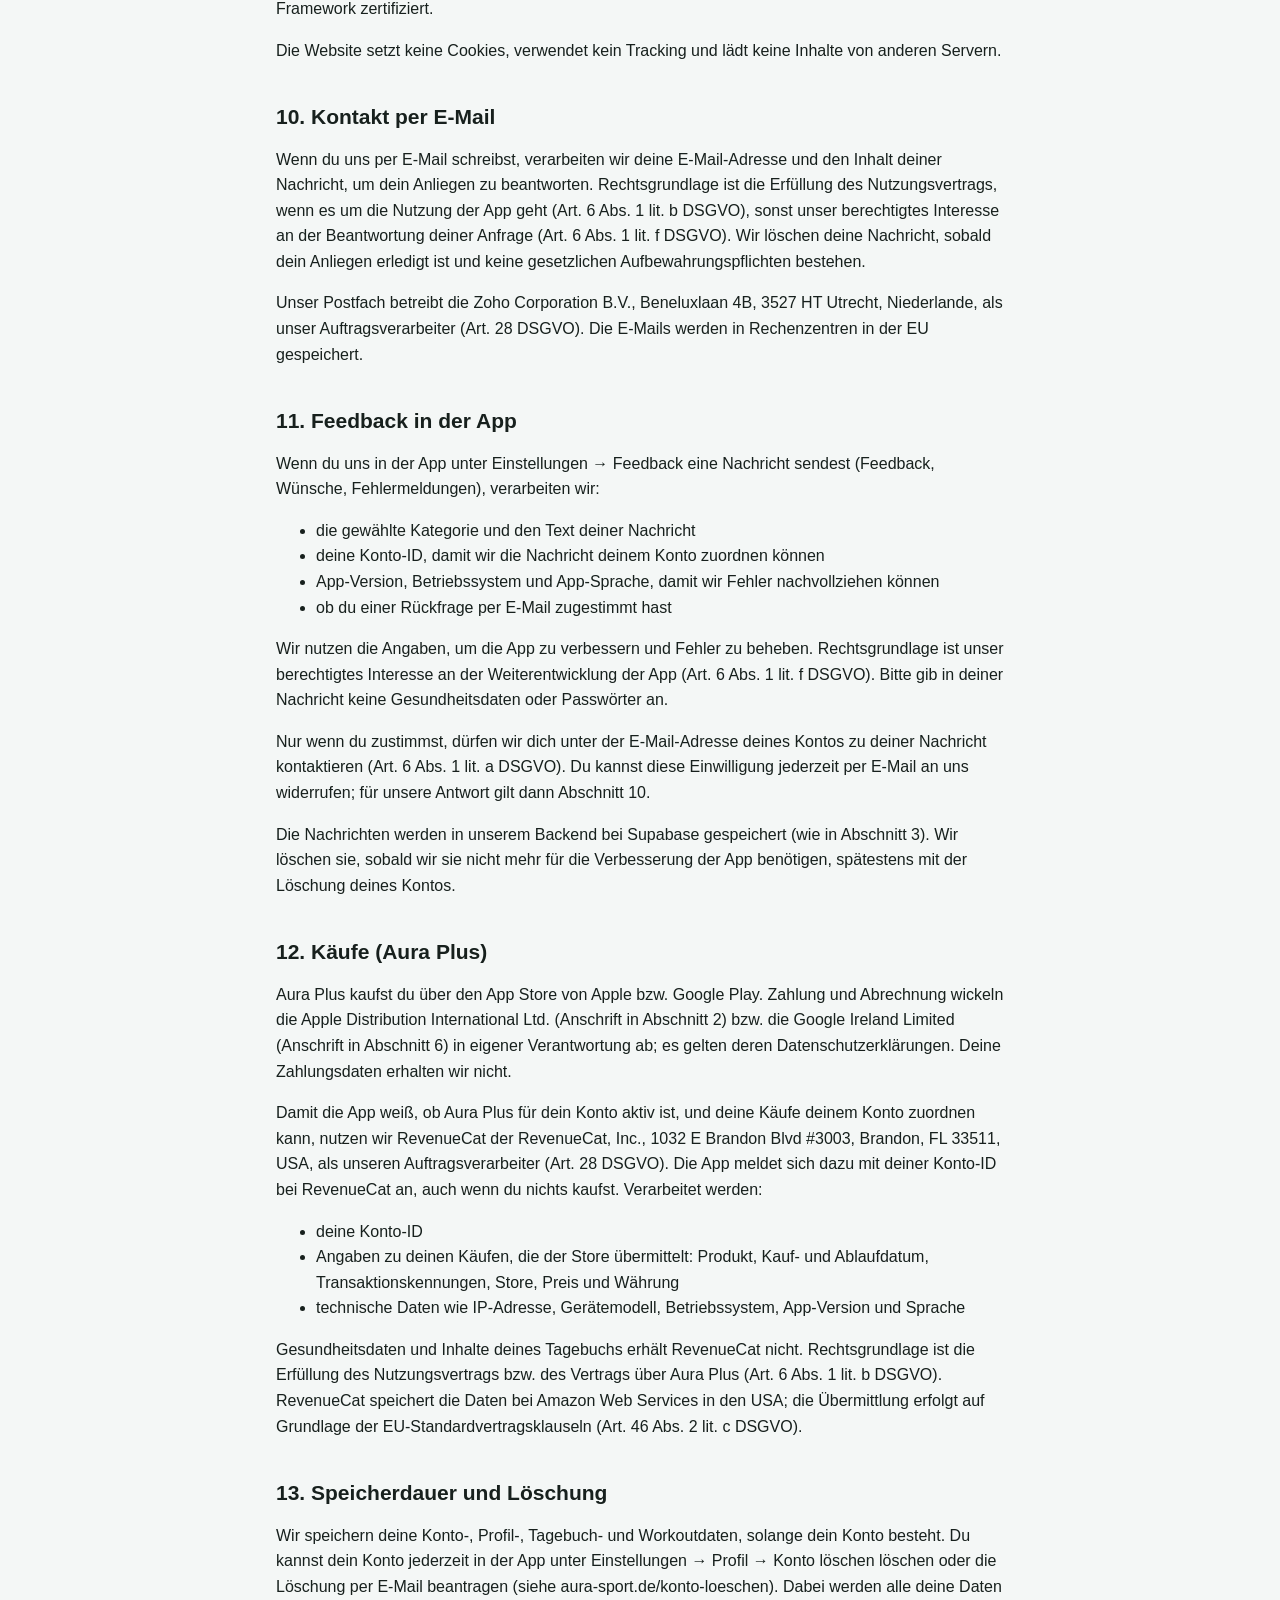
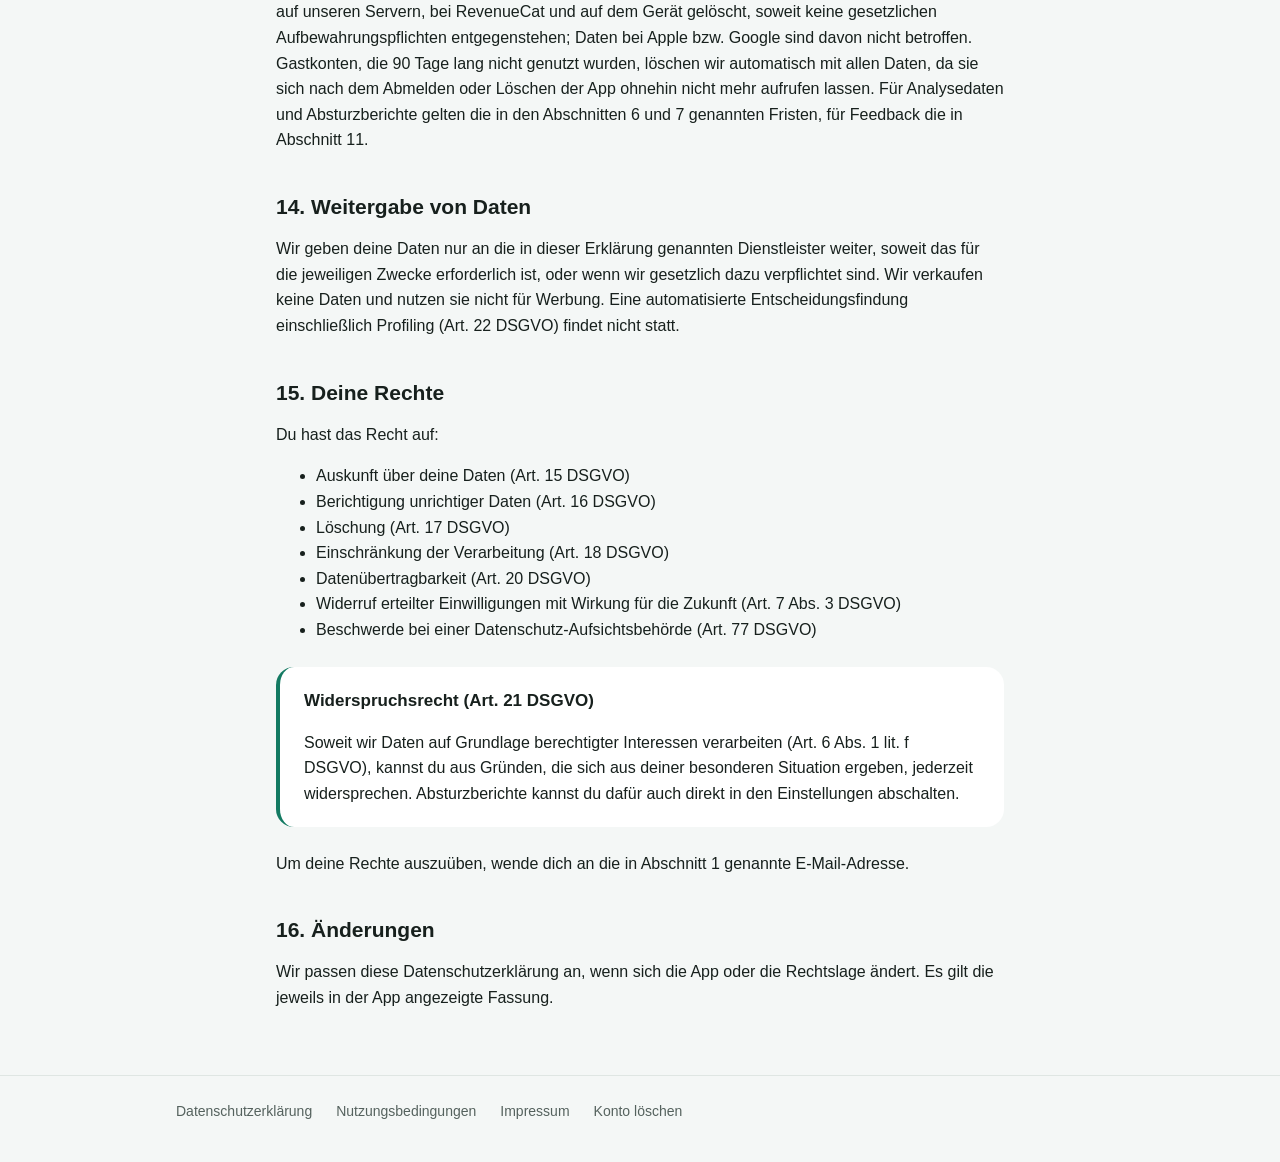
==== commit 30015697: "Cover Aura Plus in the terms of use and the privacy policy Co-Authored-By: Claude Opus 5.5 <noreply@" ====
--- a/datenschutz/index.html
+++ b/datenschutz/index.html
@@ -22,7 +22,7 @@
 <p class="intro">Hier erfährst du, welche personenbezogenen Daten Aura verarbeitet, zu welchen Zwecken, auf welcher Rechtsgrundlage und welche Rechte du hast.</p>
 <aside class="summary">
 <h2>Das Wichtigste in Kürze</h2>
-<ul><li>Deine Profil-, Ernährungs- und Workoutdaten nutzen wir nur, um dir die App bereitzustellen. Wir verkaufen sie nicht und nutzen sie nicht für Werbung.</li><li>Gespeichert wird auf deinem Gerät und auf Servern in der EU.</li><li>Daten aus Apple Health und Health Connect verlassen dein Gerät nicht.</li><li>Nutzungsanalyse nur mit deiner Einwilligung, Absturzberichte kannst du jederzeit abschalten.</li><li>Du kannst dein Konto mit allen Daten jederzeit in der App löschen.</li></ul>
+<ul><li>Deine Profil-, Ernährungs- und Workoutdaten nutzen wir nur, um dir die App bereitzustellen. Wir verkaufen sie nicht und nutzen sie nicht für Werbung.</li><li>Gespeichert wird auf deinem Gerät und auf Servern in der EU.</li><li>Daten aus Apple Health und Health Connect verlassen dein Gerät nicht.</li><li>Nutzungsanalyse nur mit deiner Einwilligung, Absturzberichte kannst du jederzeit abschalten.</li><li>Käufe von Aura Plus wickeln Apple bzw. Google ab. Deine Zahlungsdaten erhalten wir nicht.</li><li>Du kannst dein Konto mit allen Daten jederzeit in der App löschen.</li></ul>
 <p class="note">Die Kurzfassung erleichtert den Überblick. Maßgeblich sind die folgenden Abschnitte.</p>
 </aside>
 <nav class="toc">
@@ -39,10 +39,11 @@
 <li><a href="#section-9">Website (aura-sport.de)</a></li>
 <li><a href="#section-10">Kontakt per E-Mail</a></li>
 <li><a href="#section-11">Feedback in der App</a></li>
-<li><a href="#section-12">Speicherdauer und Löschung</a></li>
-<li><a href="#section-13">Weitergabe von Daten</a></li>
-<li><a href="#section-14">Deine Rechte</a></li>
-<li><a href="#section-15">Änderungen</a></li>
+<li><a href="#section-12">Käufe (Aura Plus)</a></li>
+<li><a href="#section-13">Speicherdauer und Löschung</a></li>
+<li><a href="#section-14">Weitergabe von Daten</a></li>
+<li><a href="#section-15">Deine Rechte</a></li>
+<li><a href="#section-16">Änderungen</a></li>
 </ol>
 </nav>
 <section id="section-1">
@@ -86,7 +87,7 @@
 <section id="section-6">
 <h2>6. Nutzungsanalyse (Google Firebase Analytics)</h2>
 <p>Nur wenn du zustimmst, erfassen wir mit Google Firebase Analytics, wie die App genutzt wird, um sie zu verbessern. Erfasst werden:</p>
-<ul><li>Nutzungsereignisse, z. B. „Eintrag hinzugefügt“, „Barcode gescannt“, „Workout beendet“, „Anmeldung“ sowie aufgerufene Bildschirme, jeweils mit technischen Angaben wie Mahlzeit, Anzahl der Suchergebnisse oder Dauer eines Workouts</li><li>eine pseudonyme Kennung der App-Installation und deine Konto-ID</li><li>Geräte- und App-Informationen (Gerätemodell, Betriebssystem, App-Version, Sprache) und der ungefähre Standort (Land, Region), abgeleitet aus der IP-Adresse</li></ul>
+<ul><li>Nutzungsereignisse, z. B. „Eintrag hinzugefügt“, „Barcode gescannt“, „Workout beendet“, „Anmeldung“, „Aura Plus gekauft“ sowie aufgerufene Bildschirme, jeweils mit technischen Angaben wie Mahlzeit, Anzahl der Suchergebnisse, Dauer eines Workouts oder Art eines gekauften Abos</li><li>eine pseudonyme Kennung der App-Installation und deine Konto-ID</li><li>Geräte- und App-Informationen (Gerätemodell, Betriebssystem, App-Version, Sprache) und der ungefähre Standort (Land, Region), abgeleitet aus der IP-Adresse</li></ul>
 <p>Nicht erfasst werden die Namen deiner Lebensmittel, deine Suchbegriffe, Nährwerte, Gewichte oder Gesundheitsdaten. Die Daten werden nicht für Werbung verwendet.</p>
 <p>Anbieter ist die Google Ireland Limited, Gordon House, Barrow Street, Dublin 4, Irland. Daten können an die Google LLC in den USA übermittelt werden; Google ist unter dem EU-U.S. Data Privacy Framework zertifiziert. Ereignisdaten werden nach 2 Monaten gelöscht.</p>
 <p>Rechtsgrundlage ist deine Einwilligung (Art. 6 Abs. 1 lit. a DSGVO, § 25 Abs. 1 TDDDG). Bis zu deiner Zustimmung ist die Erfassung abgeschaltet. Du kannst deine Einwilligung jederzeit mit Wirkung für die Zukunft in den Einstellungen unter „Datenschutz-Einstellungen“ widerrufen; dabei werden auch die Analysedaten auf deinem Gerät gelöscht.</p>
@@ -120,22 +121,29 @@
 <p>Die Nachrichten werden in unserem Backend bei Supabase gespeichert (wie in Abschnitt 3). Wir löschen sie, sobald wir sie nicht mehr für die Verbesserung der App benötigen, spätestens mit der Löschung deines Kontos.</p>
 </section>
 <section id="section-12">
-<h2>12. Speicherdauer und Löschung</h2>
-<p>Wir speichern deine Konto-, Profil-, Tagebuch- und Workoutdaten, solange dein Konto besteht. Du kannst dein Konto jederzeit in der App unter Einstellungen → Profil → Konto löschen löschen oder die Löschung per E-Mail beantragen (siehe aura-sport.de/konto-loeschen). Dabei werden alle deine Daten auf unseren Servern und auf dem Gerät gelöscht, soweit keine gesetzlichen Aufbewahrungspflichten entgegenstehen. Gastkonten, die 90 Tage lang nicht genutzt wurden, löschen wir automatisch mit allen Daten, da sie sich nach dem Abmelden oder Löschen der App ohnehin nicht mehr aufrufen lassen. Für Analysedaten und Absturzberichte gelten die in den Abschnitten 6 und 7 genannten Fristen, für Feedback die in Abschnitt 11.</p>
+<h2>12. Käufe (Aura Plus)</h2>
+<p>Aura Plus kaufst du über den App Store von Apple bzw. Google Play. Zahlung und Abrechnung wickeln die Apple Distribution International Ltd. (Anschrift in Abschnitt 2) bzw. die Google Ireland Limited (Anschrift in Abschnitt 6) in eigener Verantwortung ab; es gelten deren Datenschutzerklärungen. Deine Zahlungsdaten erhalten wir nicht.</p>
+<p>Damit die App weiß, ob Aura Plus für dein Konto aktiv ist, und deine Käufe deinem Konto zuordnen kann, nutzen wir RevenueCat der RevenueCat, Inc., 1032 E Brandon Blvd #3003, Brandon, FL 33511, USA, als unseren Auftragsverarbeiter (Art. 28 DSGVO). Die App meldet sich dazu mit deiner Konto-ID bei RevenueCat an, auch wenn du nichts kaufst. Verarbeitet werden:</p>
+<ul><li>deine Konto-ID</li><li>Angaben zu deinen Käufen, die der Store übermittelt: Produkt, Kauf- und Ablaufdatum, Transaktionskennungen, Store, Preis und Währung</li><li>technische Daten wie IP-Adresse, Gerätemodell, Betriebssystem, App-Version und Sprache</li></ul>
+<p>Gesundheitsdaten und Inhalte deines Tagebuchs erhält RevenueCat nicht. Rechtsgrundlage ist die Erfüllung des Nutzungsvertrags bzw. des Vertrags über Aura Plus (Art. 6 Abs. 1 lit. b DSGVO). RevenueCat speichert die Daten bei Amazon Web Services in den USA; die Übermittlung erfolgt auf Grundlage der EU-Standardvertragsklauseln (Art. 46 Abs. 2 lit. c DSGVO).</p>
 </section>
 <section id="section-13">
-<h2>13. Weitergabe von Daten</h2>
+<h2>13. Speicherdauer und Löschung</h2>
+<p>Wir speichern deine Konto-, Profil-, Tagebuch- und Workoutdaten, solange dein Konto besteht. Du kannst dein Konto jederzeit in der App unter Einstellungen → Profil → Konto löschen löschen oder die Löschung per E-Mail beantragen (siehe aura-sport.de/konto-loeschen). Dabei werden alle deine Daten auf unseren Servern, bei RevenueCat und auf dem Gerät gelöscht, soweit keine gesetzlichen Aufbewahrungspflichten entgegenstehen; Daten bei Apple bzw. Google sind davon nicht betroffen. Gastkonten, die 90 Tage lang nicht genutzt wurden, löschen wir automatisch mit allen Daten, da sie sich nach dem Abmelden oder Löschen der App ohnehin nicht mehr aufrufen lassen. Für Analysedaten und Absturzberichte gelten die in den Abschnitten 6 und 7 genannten Fristen, für Feedback die in Abschnitt 11.</p>
+</section>
+<section id="section-14">
+<h2>14. Weitergabe von Daten</h2>
 <p>Wir geben deine Daten nur an die in dieser Erklärung genannten Dienstleister weiter, soweit das für die jeweiligen Zwecke erforderlich ist, oder wenn wir gesetzlich dazu verpflichtet sind. Wir verkaufen keine Daten und nutzen sie nicht für Werbung. Eine automatisierte Entscheidungsfindung einschließlich Profiling (Art. 22 DSGVO) findet nicht statt.</p>
 </section>
-<section id="section-14">
-<h2>14. Deine Rechte</h2>
+<section id="section-15">
+<h2>15. Deine Rechte</h2>
 <p>Du hast das Recht auf:</p>
 <ul><li>Auskunft über deine Daten (Art. 15 DSGVO)</li><li>Berichtigung unrichtiger Daten (Art. 16 DSGVO)</li><li>Löschung (Art. 17 DSGVO)</li><li>Einschränkung der Verarbeitung (Art. 18 DSGVO)</li><li>Datenübertragbarkeit (Art. 20 DSGVO)</li><li>Widerruf erteilter Einwilligungen mit Wirkung für die Zukunft (Art. 7 Abs. 3 DSGVO)</li><li>Beschwerde bei einer Datenschutz-Aufsichtsbehörde (Art. 77 DSGVO)</li></ul>
 <div class="notice"><h3>Widerspruchsrecht (Art. 21 DSGVO)</h3><p>Soweit wir Daten auf Grundlage berechtigter Interessen verarbeiten (Art. 6 Abs. 1 lit. f DSGVO), kannst du aus Gründen, die sich aus deiner besonderen Situation ergeben, jederzeit widersprechen. Absturzberichte kannst du dafür auch direkt in den Einstellungen abschalten.</p></div>
 <p>Um deine Rechte auszuüben, wende dich an die in Abschnitt 1 genannte E-Mail-Adresse.</p>
 </section>
-<section id="section-15">
-<h2>15. Änderungen</h2>
+<section id="section-16">
+<h2>16. Änderungen</h2>
 <p>Wir passen diese Datenschutzerklärung an, wenn sich die App oder die Rechtslage ändert. Es gilt die jeweils in der App angezeigte Fassung.</p>
 </section>
   </main>
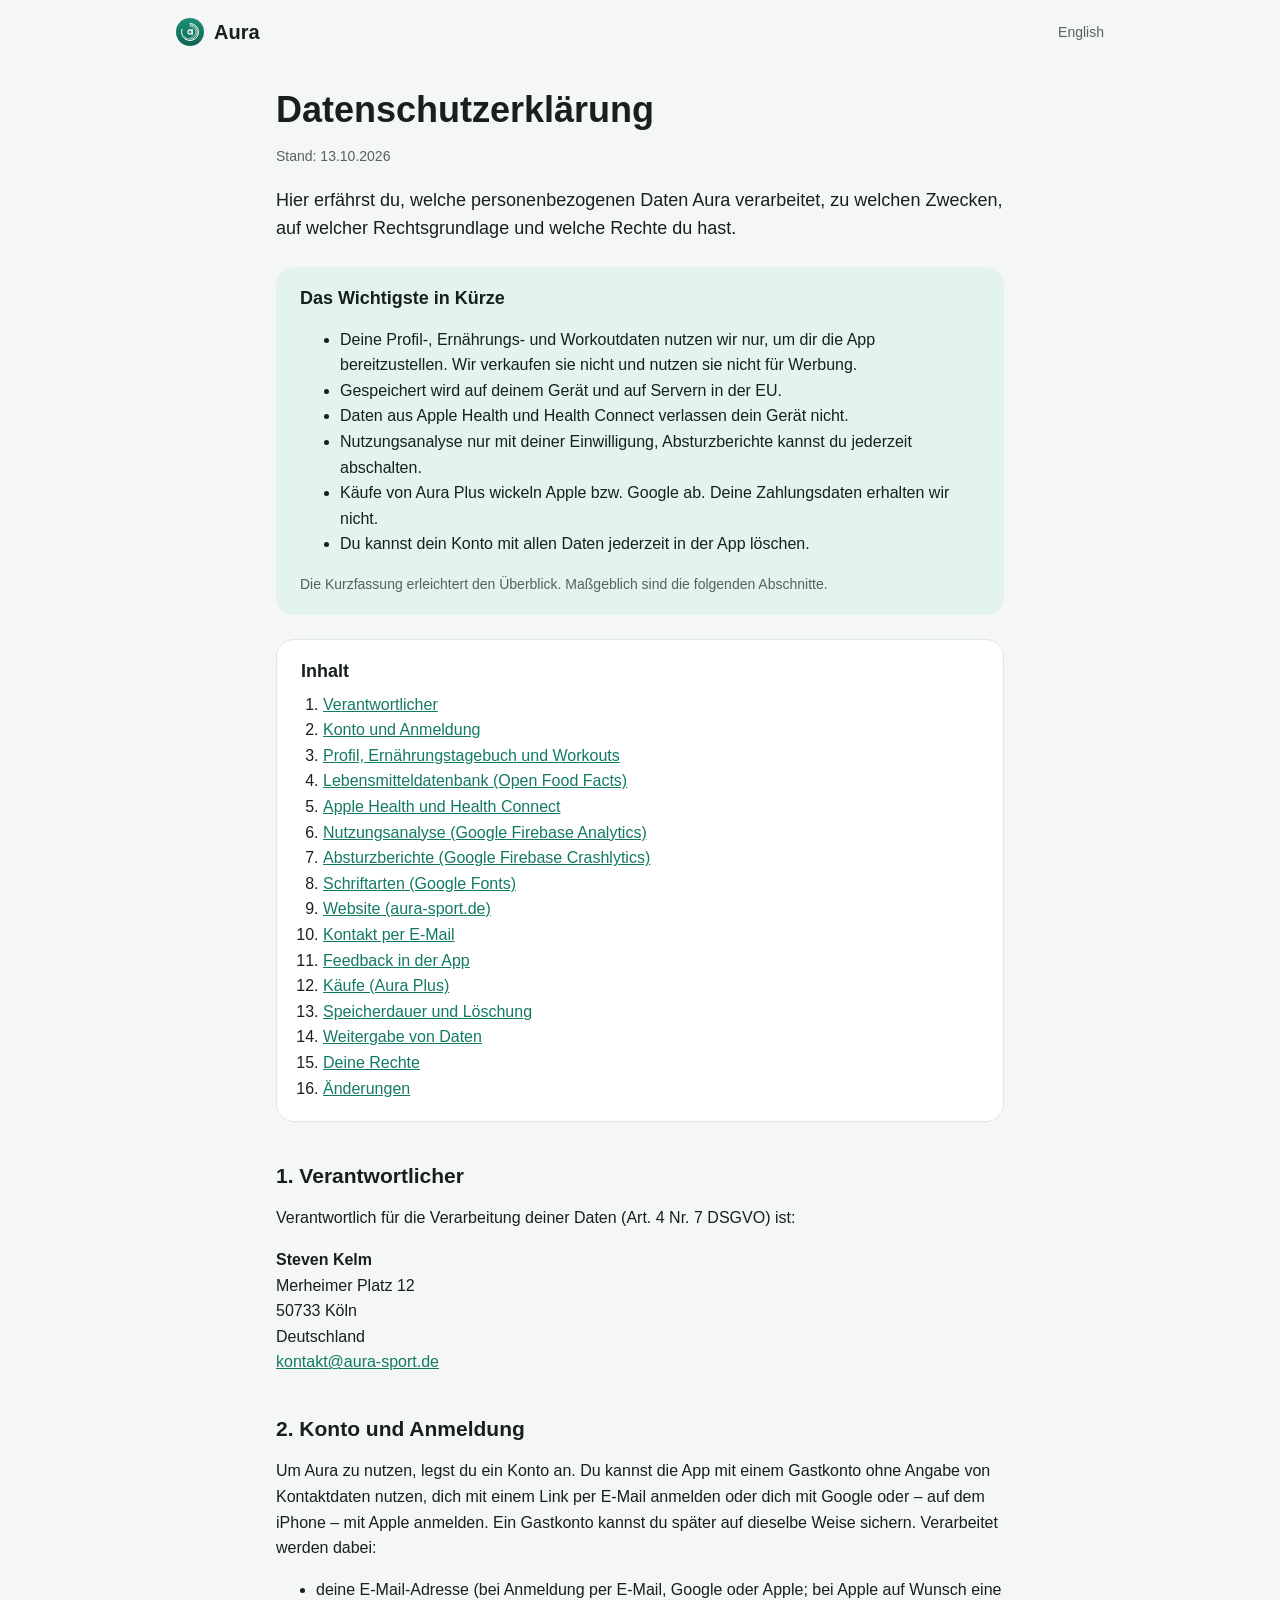
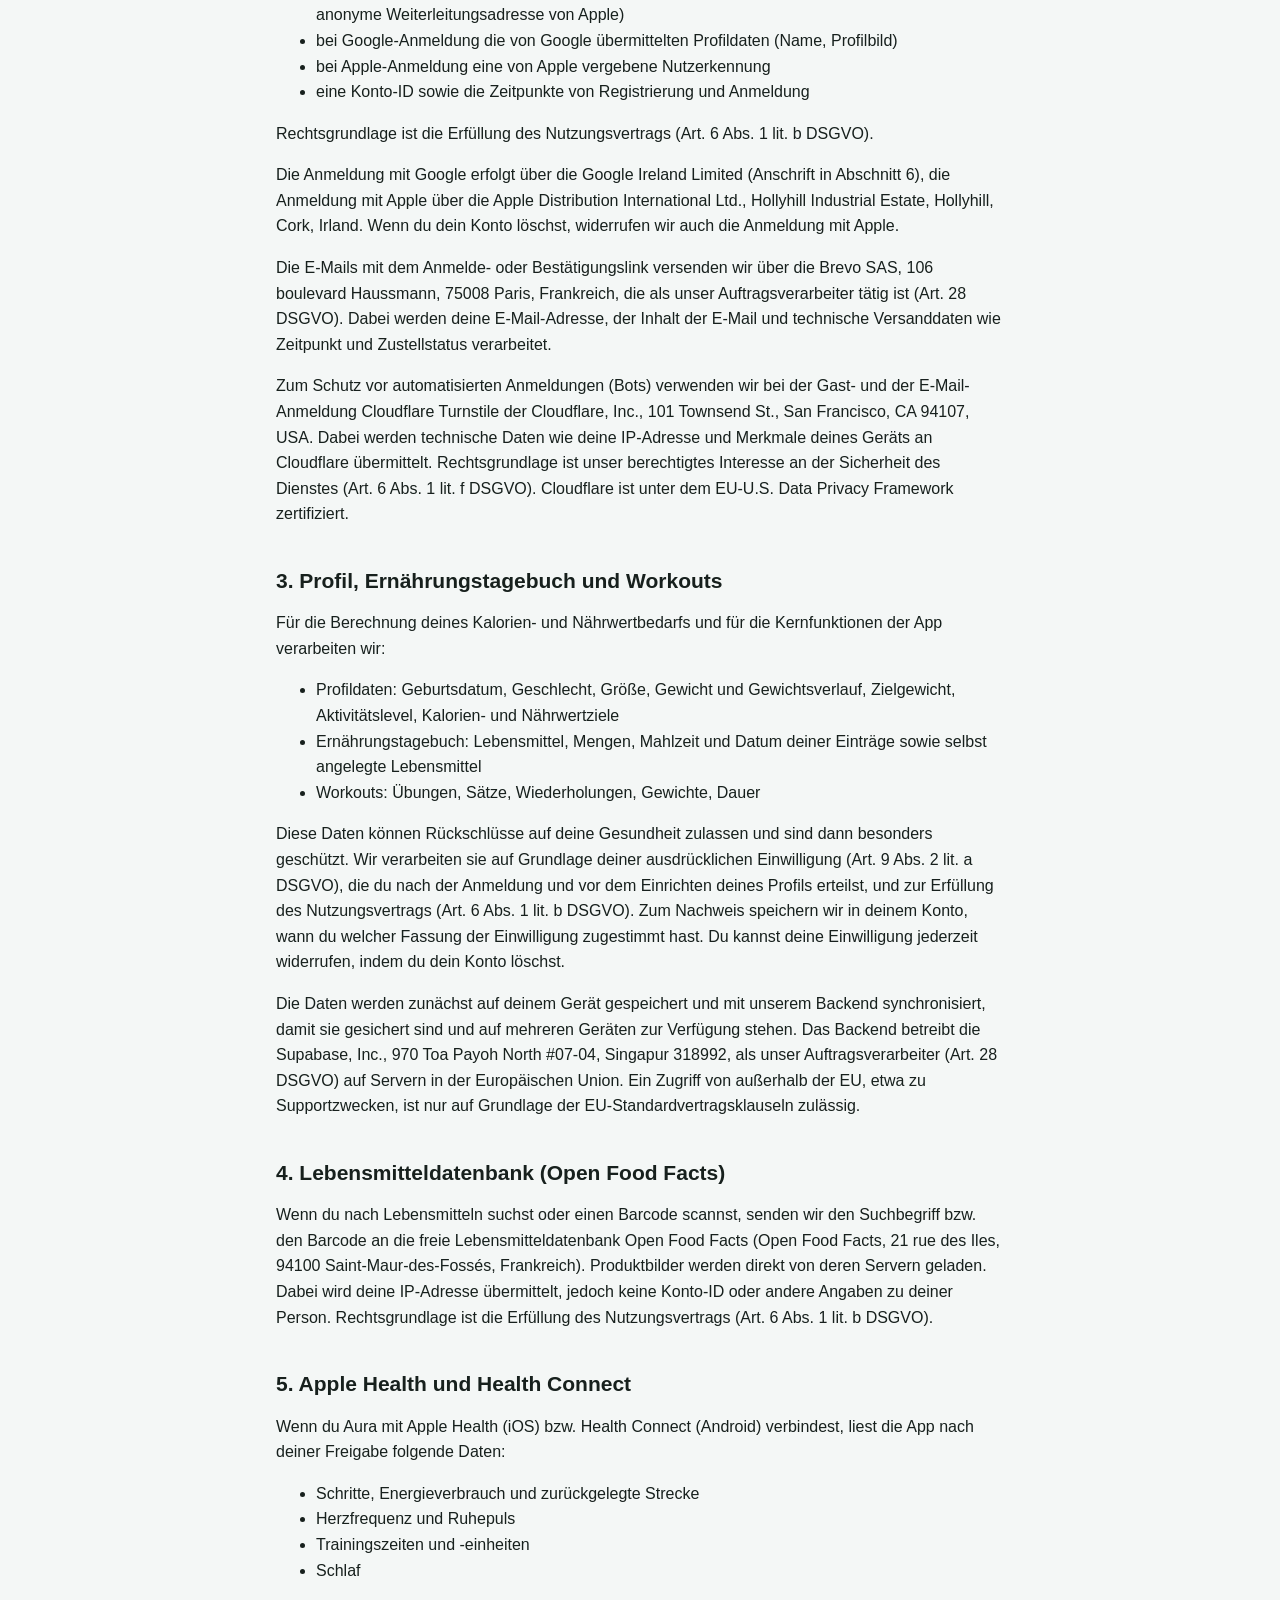
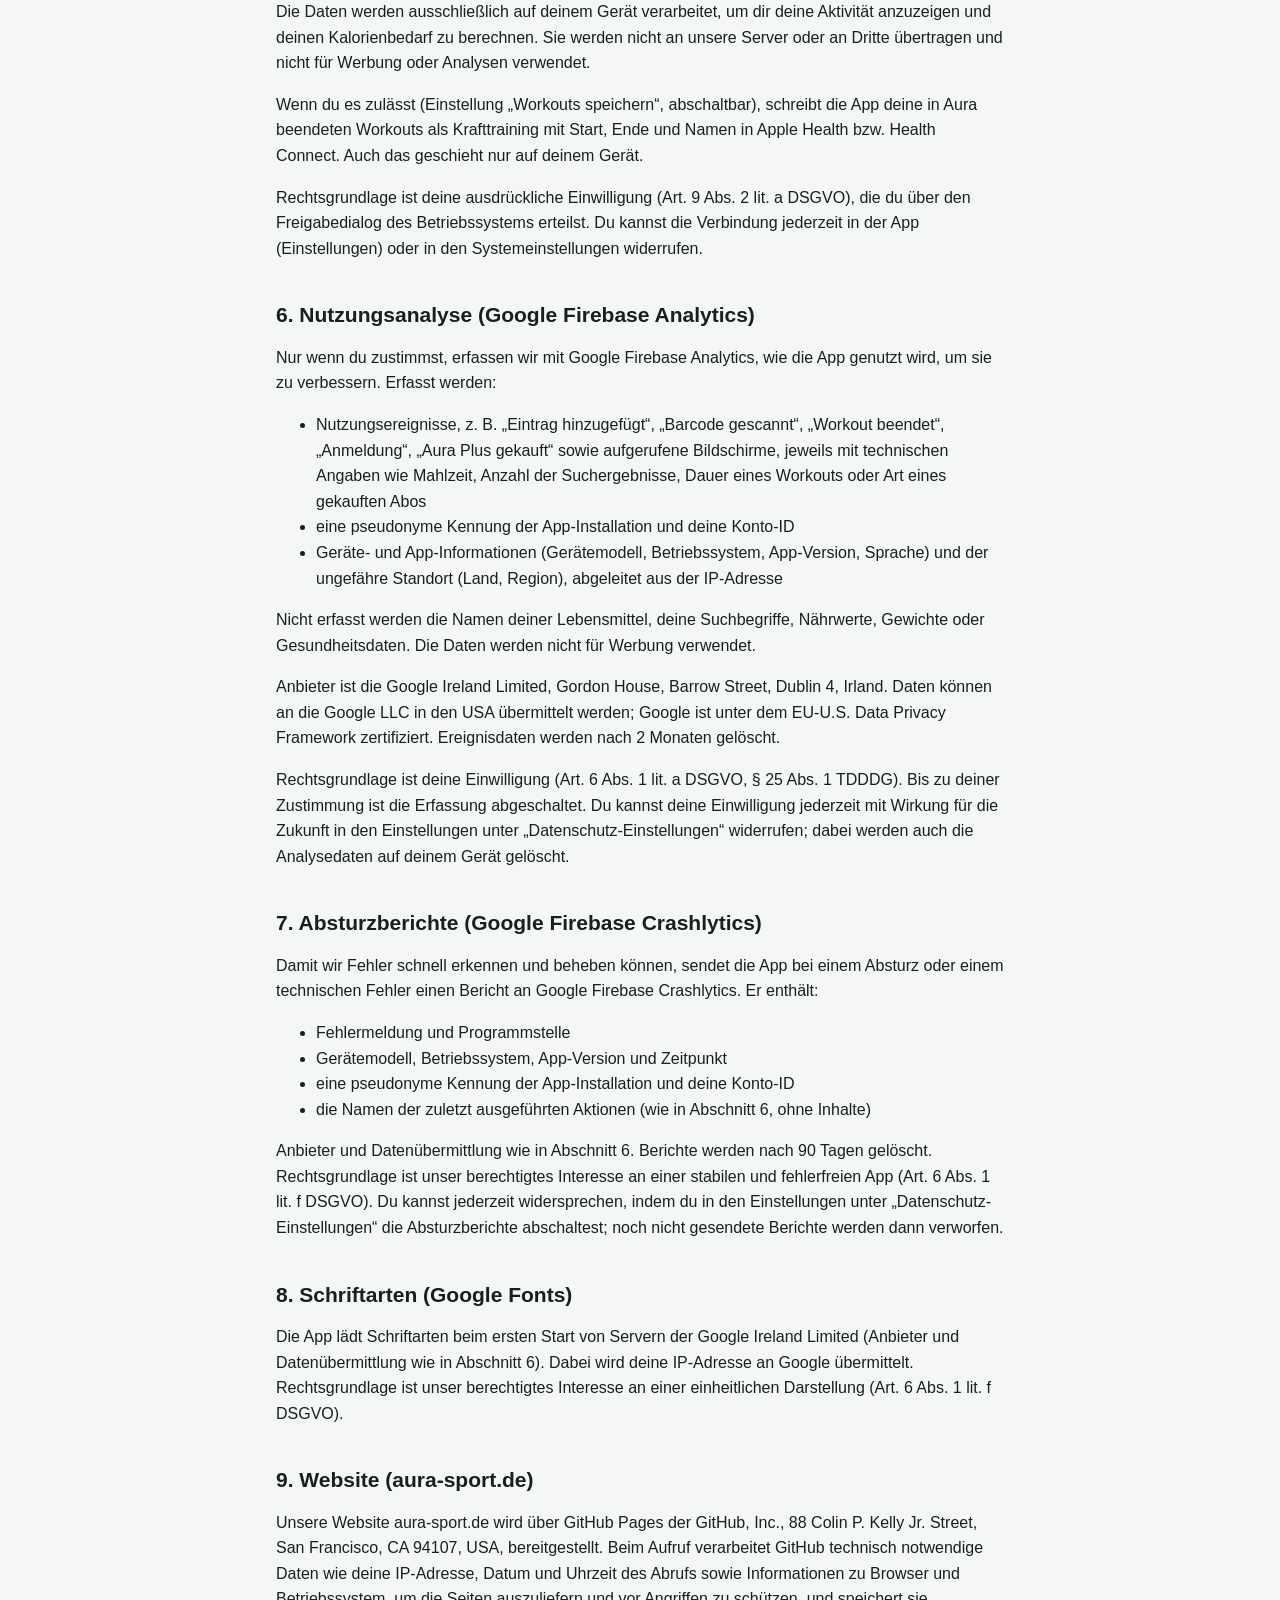
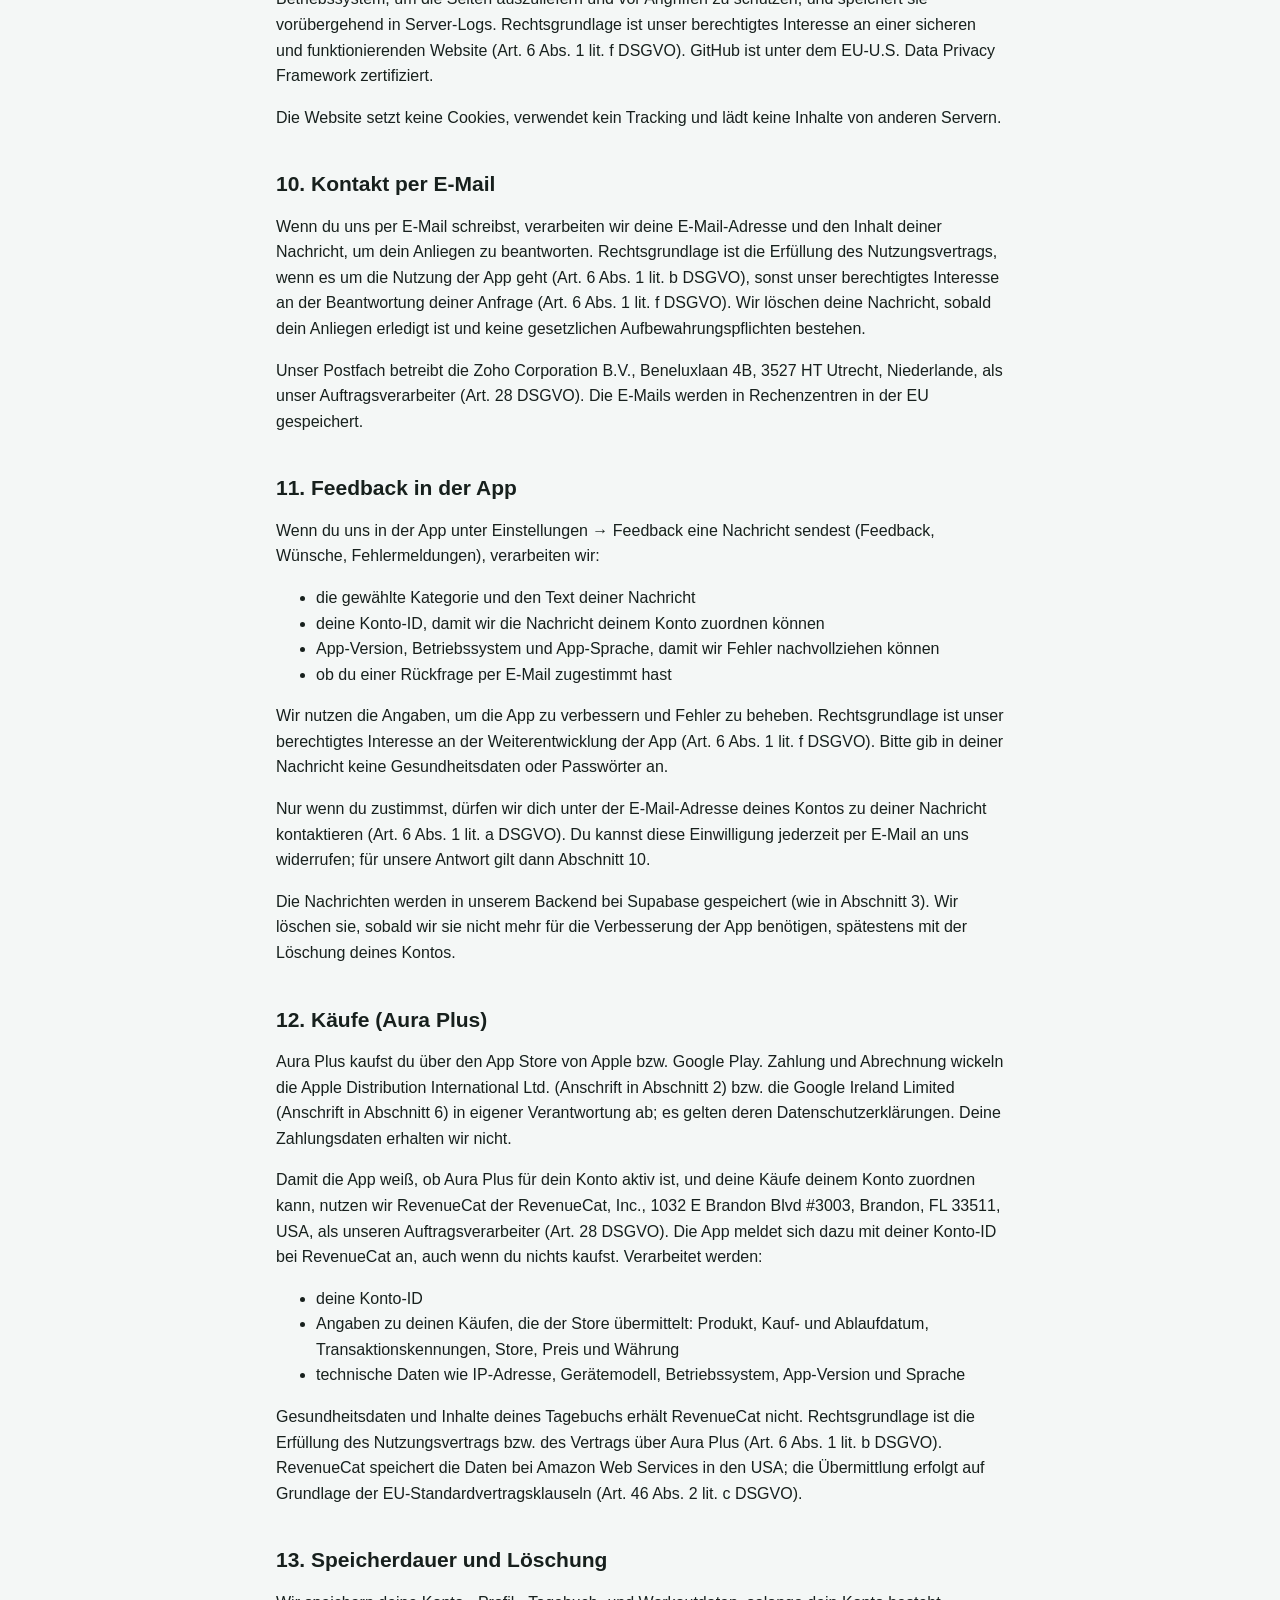
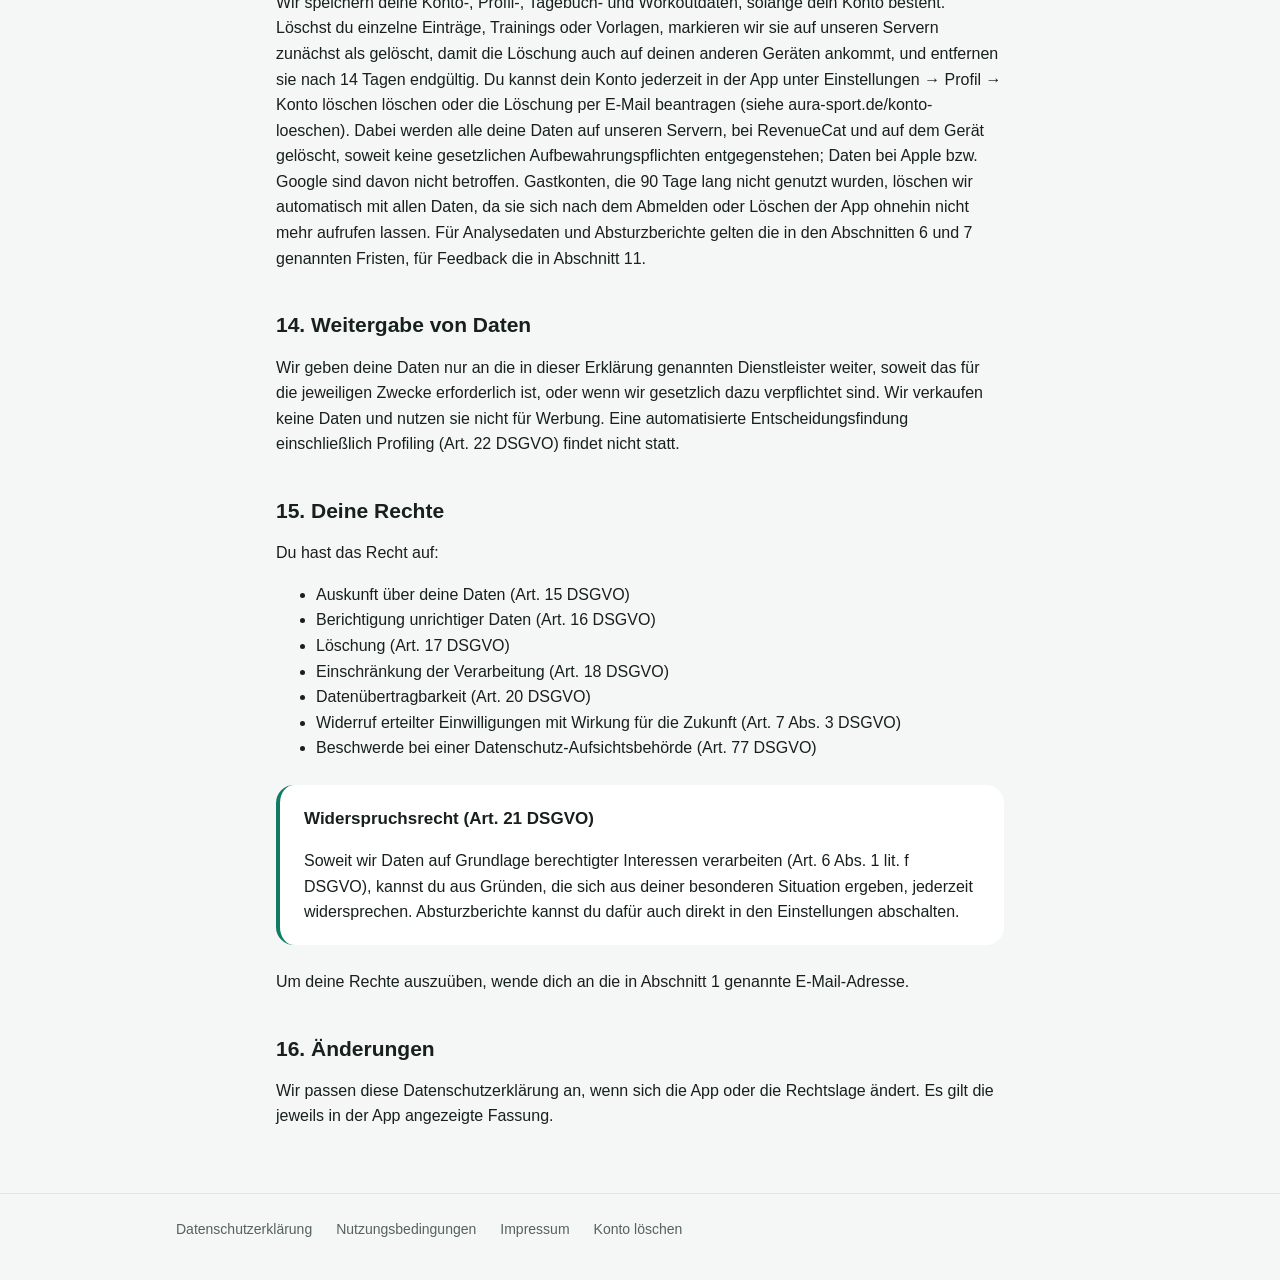
==== commit b5c28202: "Update the privacy policy: workouts in Apple Health, deleted data after 14 days Co-Authored-By: Clau" ====
--- a/datenschutz/index.html
+++ b/datenschutz/index.html
@@ -18,7 +18,7 @@
   </header>
   <main class="wrap legal">
 <h1>Datenschutzerklärung</h1>
-<p class="updated">Stand: 06.10.2026</p>
+<p class="updated">Stand: 13.10.2026</p>
 <p class="intro">Hier erfährst du, welche personenbezogenen Daten Aura verarbeitet, zu welchen Zwecken, auf welcher Rechtsgrundlage und welche Rechte du hast.</p>
 <aside class="summary">
 <h2>Das Wichtigste in Kürze</h2>
@@ -81,7 +81,8 @@
 <h2>5. Apple Health und Health Connect</h2>
 <p>Wenn du Aura mit Apple Health (iOS) bzw. Health Connect (Android) verbindest, liest die App nach deiner Freigabe folgende Daten:</p>
 <ul><li>Schritte, Energieverbrauch und zurückgelegte Strecke</li><li>Herzfrequenz und Ruhepuls</li><li>Trainingszeiten und -einheiten</li><li>Schlaf</li></ul>
-<p>Die App liest diese Daten nur und schreibt keine Daten zurück. Sie werden ausschließlich auf deinem Gerät verarbeitet, um dir deine Aktivität anzuzeigen und deinen Kalorienbedarf zu berechnen. Sie werden nicht an unsere Server oder an Dritte übertragen und nicht für Werbung oder Analysen verwendet.</p>
+<p>Die Daten werden ausschließlich auf deinem Gerät verarbeitet, um dir deine Aktivität anzuzeigen und deinen Kalorienbedarf zu berechnen. Sie werden nicht an unsere Server oder an Dritte übertragen und nicht für Werbung oder Analysen verwendet.</p>
+<p>Wenn du es zulässt (Einstellung „Workouts speichern“, abschaltbar), schreibt die App deine in Aura beendeten Workouts als Krafttraining mit Start, Ende und Namen in Apple Health bzw. Health Connect. Auch das geschieht nur auf deinem Gerät.</p>
 <p>Rechtsgrundlage ist deine ausdrückliche Einwilligung (Art. 9 Abs. 2 lit. a DSGVO), die du über den Freigabedialog des Betriebssystems erteilst. Du kannst die Verbindung jederzeit in der App (Einstellungen) oder in den Systemeinstellungen widerrufen.</p>
 </section>
 <section id="section-6">
@@ -129,7 +130,7 @@
 </section>
 <section id="section-13">
 <h2>13. Speicherdauer und Löschung</h2>
-<p>Wir speichern deine Konto-, Profil-, Tagebuch- und Workoutdaten, solange dein Konto besteht. Du kannst dein Konto jederzeit in der App unter Einstellungen → Profil → Konto löschen löschen oder die Löschung per E-Mail beantragen (siehe aura-sport.de/konto-loeschen). Dabei werden alle deine Daten auf unseren Servern, bei RevenueCat und auf dem Gerät gelöscht, soweit keine gesetzlichen Aufbewahrungspflichten entgegenstehen; Daten bei Apple bzw. Google sind davon nicht betroffen. Gastkonten, die 90 Tage lang nicht genutzt wurden, löschen wir automatisch mit allen Daten, da sie sich nach dem Abmelden oder Löschen der App ohnehin nicht mehr aufrufen lassen. Für Analysedaten und Absturzberichte gelten die in den Abschnitten 6 und 7 genannten Fristen, für Feedback die in Abschnitt 11.</p>
+<p>Wir speichern deine Konto-, Profil-, Tagebuch- und Workoutdaten, solange dein Konto besteht. Löschst du einzelne Einträge, Trainings oder Vorlagen, markieren wir sie auf unseren Servern zunächst als gelöscht, damit die Löschung auch auf deinen anderen Geräten ankommt, und entfernen sie nach 14 Tagen endgültig. Du kannst dein Konto jederzeit in der App unter Einstellungen → Profil → Konto löschen löschen oder die Löschung per E-Mail beantragen (siehe aura-sport.de/konto-loeschen). Dabei werden alle deine Daten auf unseren Servern, bei RevenueCat und auf dem Gerät gelöscht, soweit keine gesetzlichen Aufbewahrungspflichten entgegenstehen; Daten bei Apple bzw. Google sind davon nicht betroffen. Gastkonten, die 90 Tage lang nicht genutzt wurden, löschen wir automatisch mit allen Daten, da sie sich nach dem Abmelden oder Löschen der App ohnehin nicht mehr aufrufen lassen. Für Analysedaten und Absturzberichte gelten die in den Abschnitten 6 und 7 genannten Fristen, für Feedback die in Abschnitt 11.</p>
 </section>
 <section id="section-14">
 <h2>14. Weitergabe von Daten</h2>
--- a/style.css
+++ b/style.css
@@ -134,15 +134,20 @@
   font-size: 18px;
 }
 
-.badge {
+.store-badge {
   display: inline-block;
   margin-top: 28px;
-  padding: 10px 20px;
-  border-radius: 999px;
-  background: var(--accent-soft);
-  color: var(--accent);
-  font-size: 15px;
-  font-weight: 600;
+}
+
+.store-badge img {
+  display: block;
+  width: 150px;
+  height: auto;
+}
+
+.hero .store-note {
+  margin-top: 12px;
+  font-size: 14px;
 }
 
 .features {
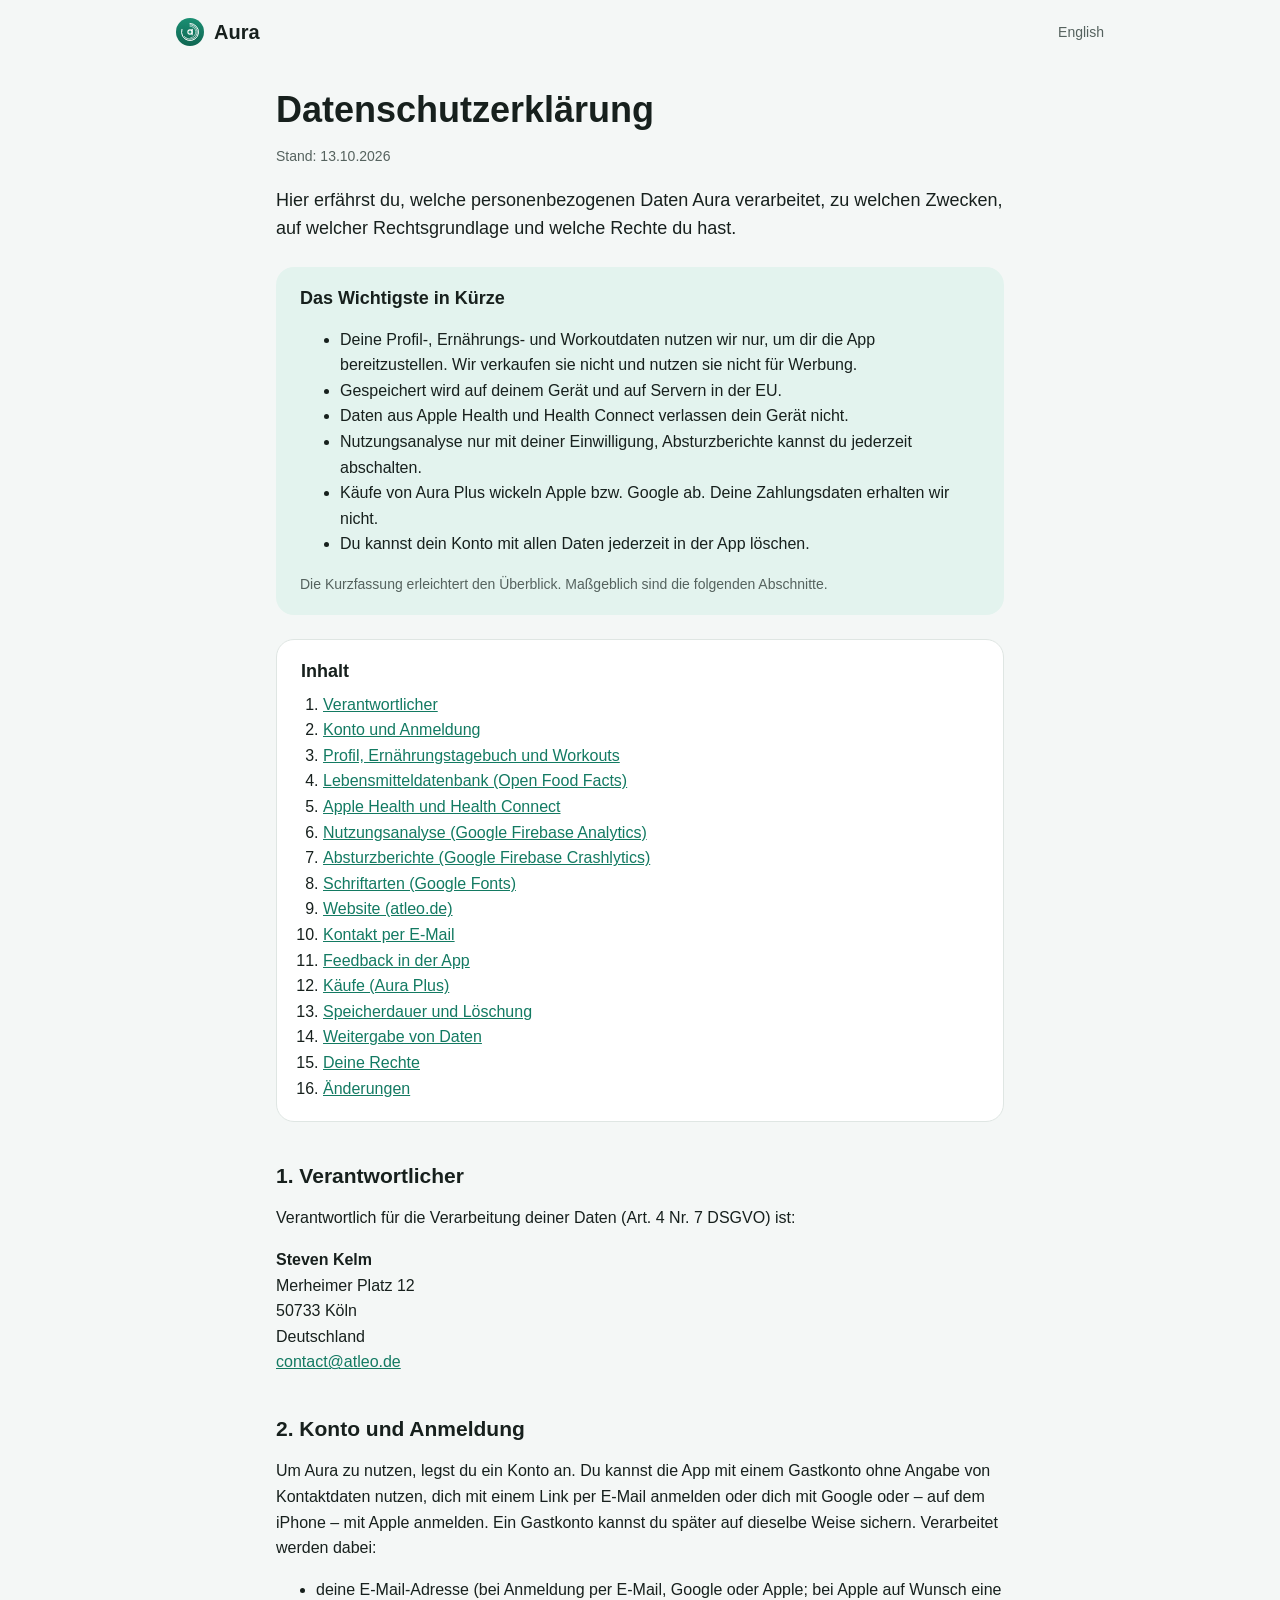
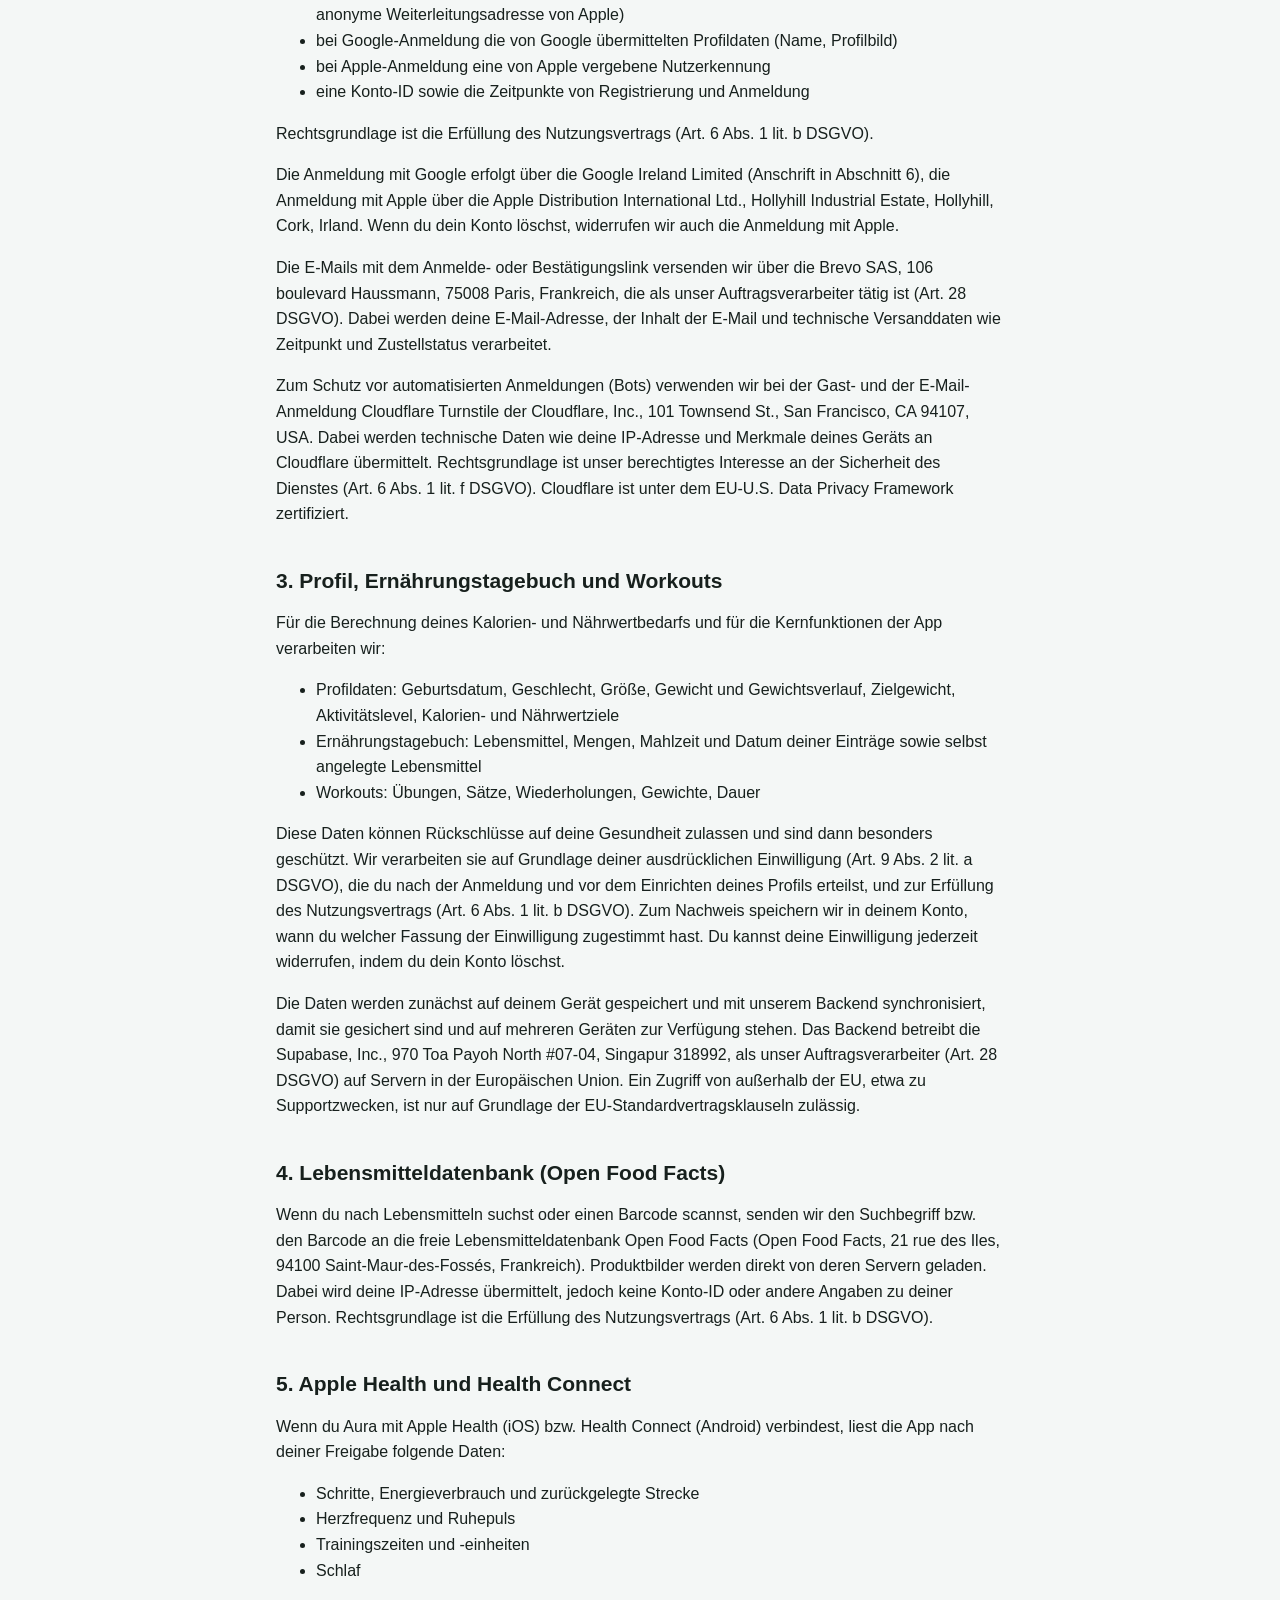
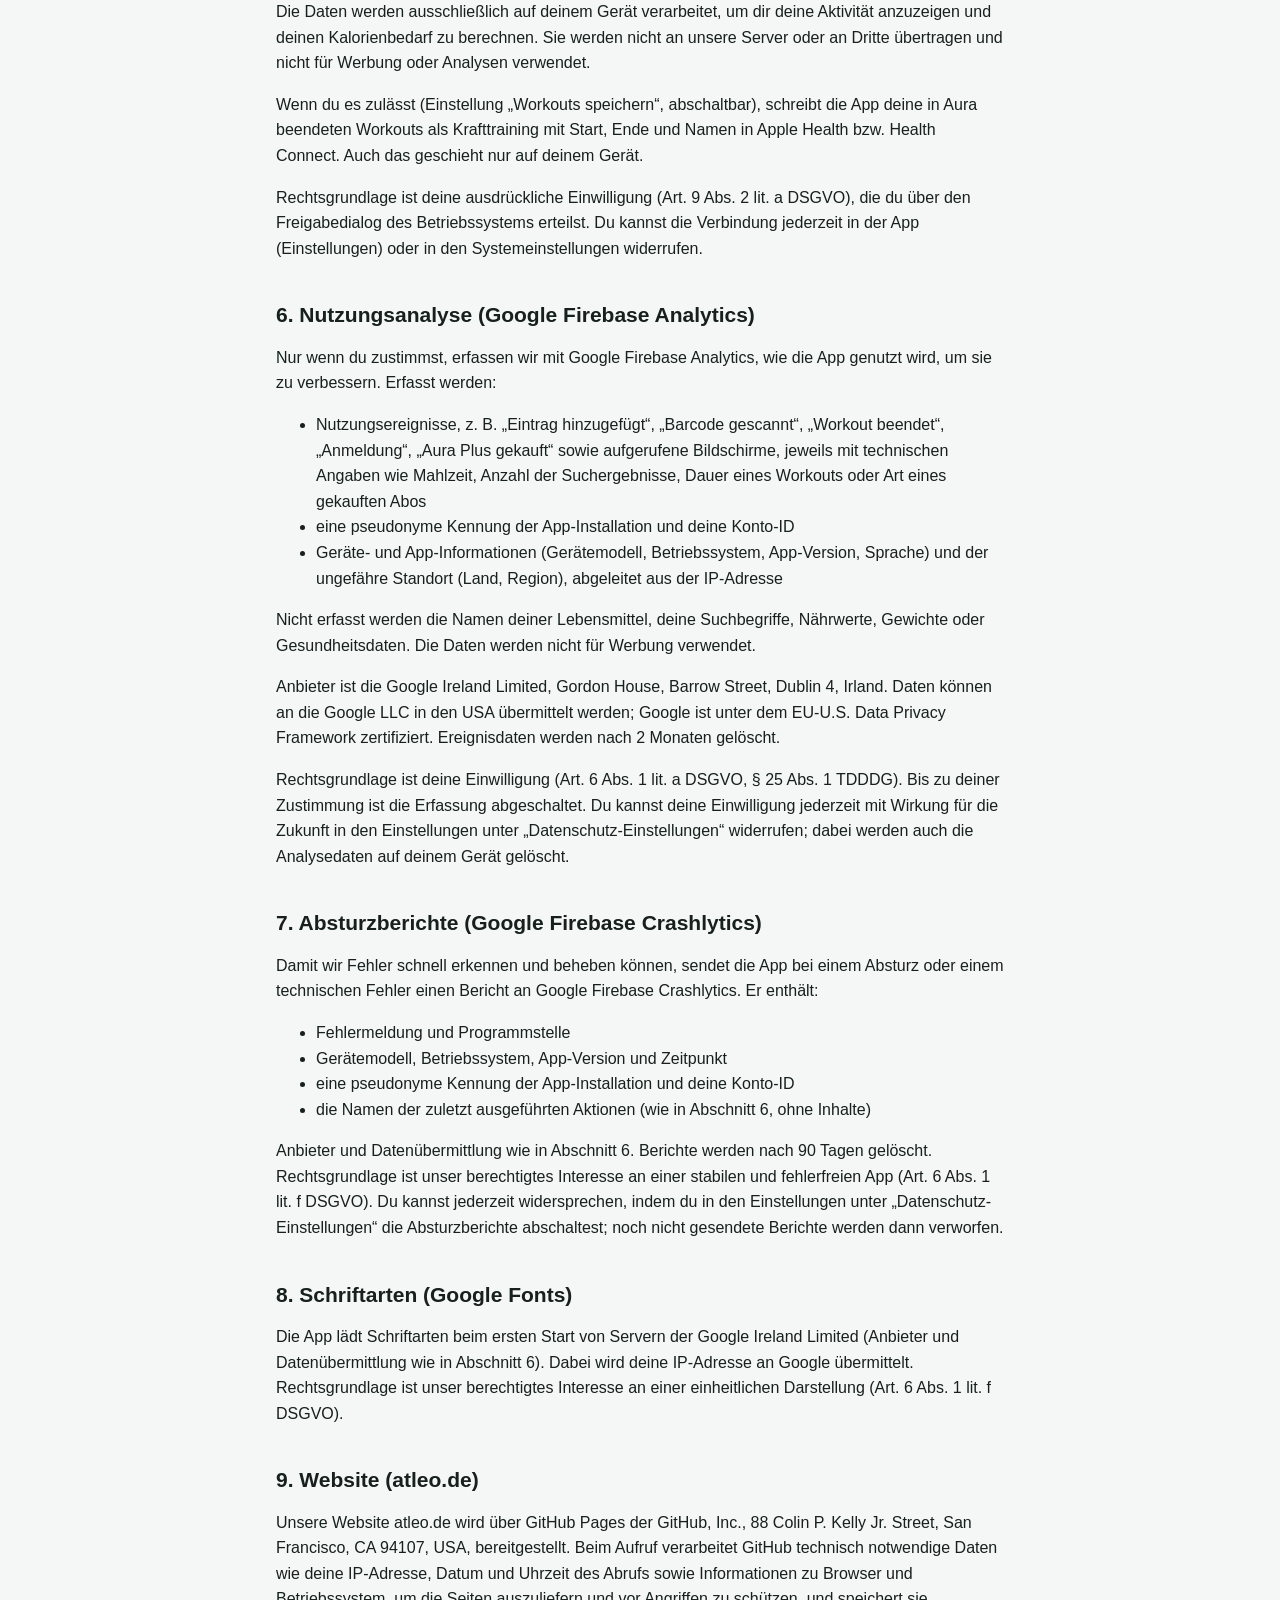
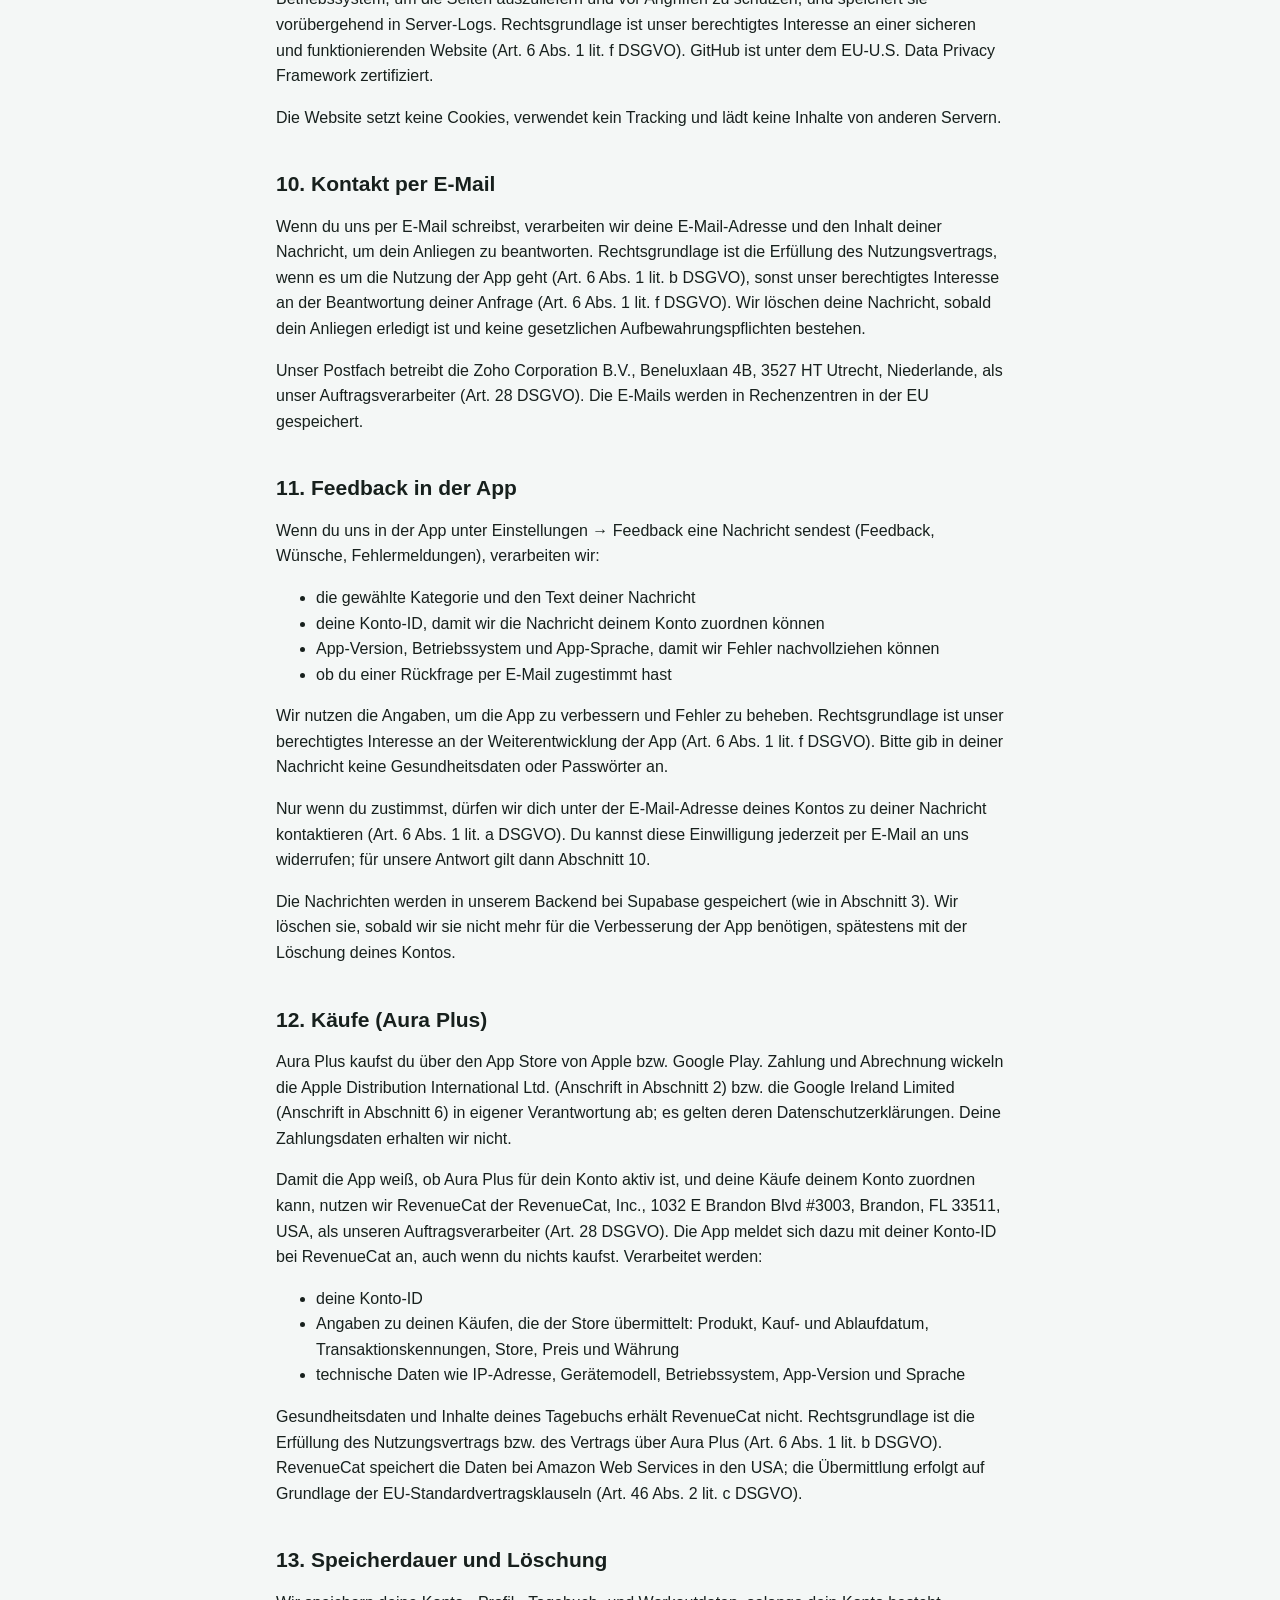
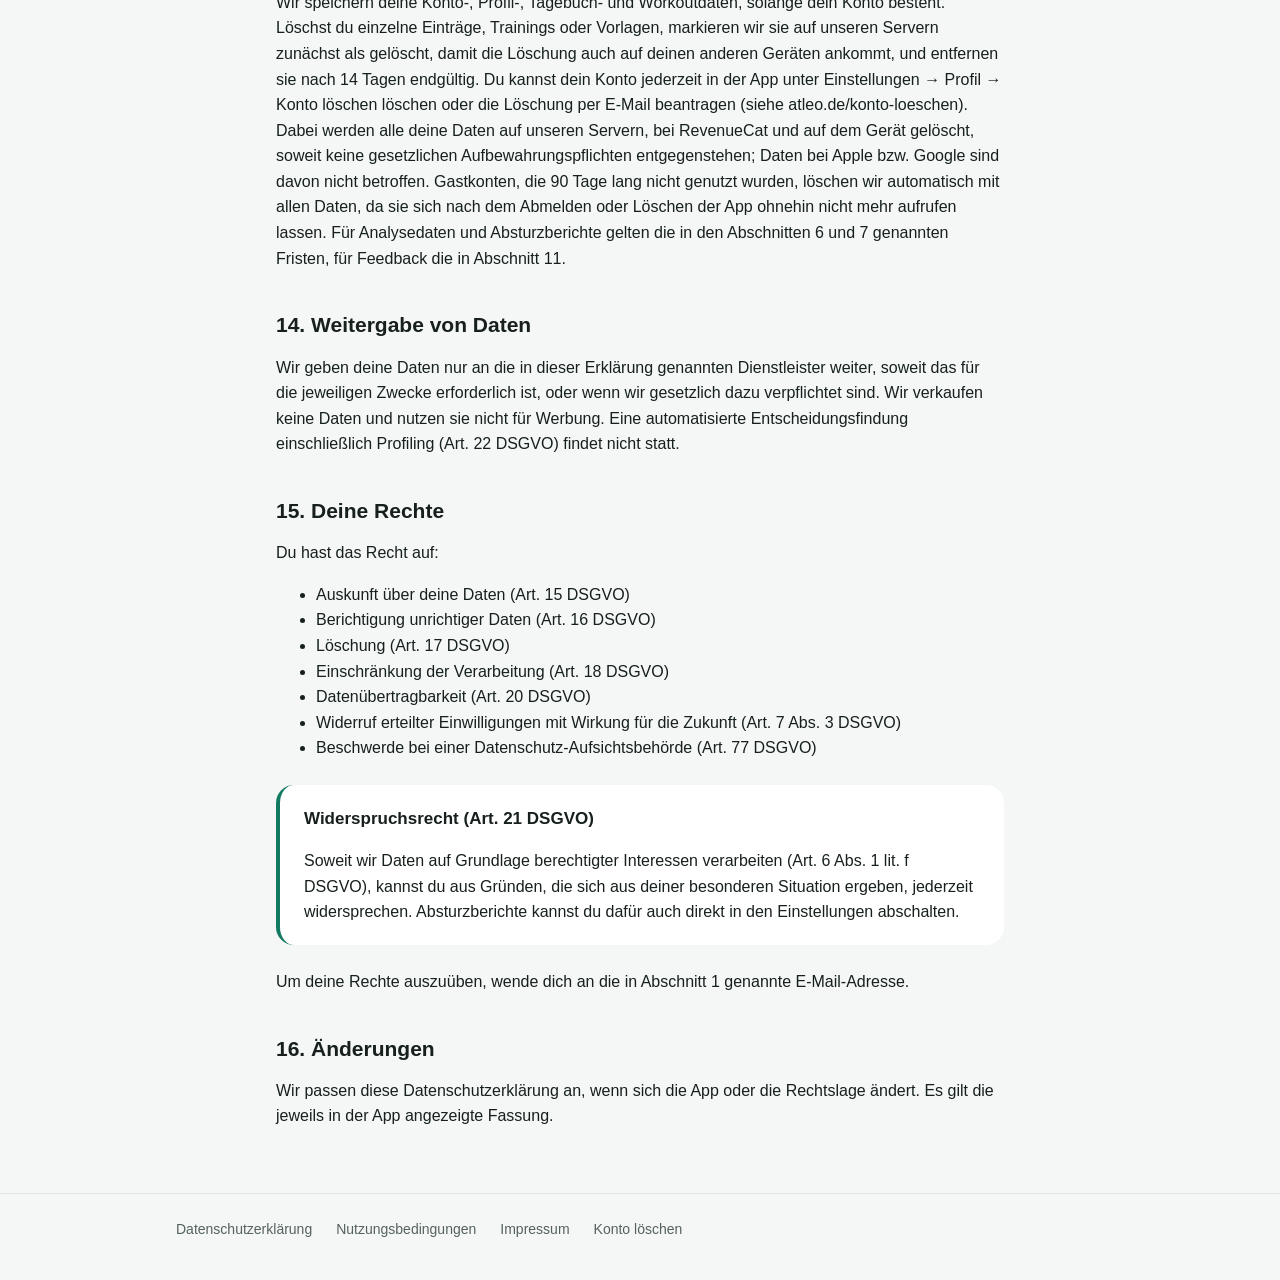
==== commit 43ea3aaa: "Move the website to atleo.de with the address contact@atleo.de Co-Authored-By: Claude Opus 5.5 <nore" ====
--- a/datenschutz/index.html
+++ b/datenschutz/index.html
@@ -36,7 +36,7 @@
 <li><a href="#section-6">Nutzungsanalyse (Google Firebase Analytics)</a></li>
 <li><a href="#section-7">Absturzberichte (Google Firebase Crashlytics)</a></li>
 <li><a href="#section-8">Schriftarten (Google Fonts)</a></li>
-<li><a href="#section-9">Website (aura-sport.de)</a></li>
+<li><a href="#section-9">Website (atleo.de)</a></li>
 <li><a href="#section-10">Kontakt per E-Mail</a></li>
 <li><a href="#section-11">Feedback in der App</a></li>
 <li><a href="#section-12">Käufe (Aura Plus)</a></li>
@@ -54,7 +54,7 @@
 Merheimer Platz 12<br>
 50733 Köln<br>
 Deutschland<br>
-<a href="mailto:kontakt@aura-sport.de">kontakt@aura-sport.de</a>
+<a href="mailto:contact@atleo.de">contact@atleo.de</a>
 </address>
 </section>
 <section id="section-2">
@@ -104,8 +104,8 @@
 <p>Die App lädt Schriftarten beim ersten Start von Servern der Google Ireland Limited (Anbieter und Datenübermittlung wie in Abschnitt 6). Dabei wird deine IP-Adresse an Google übermittelt. Rechtsgrundlage ist unser berechtigtes Interesse an einer einheitlichen Darstellung (Art. 6 Abs. 1 lit. f DSGVO).</p>
 </section>
 <section id="section-9">
-<h2>9. Website (aura-sport.de)</h2>
-<p>Unsere Website aura-sport.de wird über GitHub Pages der GitHub, Inc., 88 Colin P. Kelly Jr. Street, San Francisco, CA 94107, USA, bereitgestellt. Beim Aufruf verarbeitet GitHub technisch notwendige Daten wie deine IP-Adresse, Datum und Uhrzeit des Abrufs sowie Informationen zu Browser und Betriebssystem, um die Seiten auszuliefern und vor Angriffen zu schützen, und speichert sie vorübergehend in Server-Logs. Rechtsgrundlage ist unser berechtigtes Interesse an einer sicheren und funktionierenden Website (Art. 6 Abs. 1 lit. f DSGVO). GitHub ist unter dem EU-U.S. Data Privacy Framework zertifiziert.</p>
+<h2>9. Website (atleo.de)</h2>
+<p>Unsere Website atleo.de wird über GitHub Pages der GitHub, Inc., 88 Colin P. Kelly Jr. Street, San Francisco, CA 94107, USA, bereitgestellt. Beim Aufruf verarbeitet GitHub technisch notwendige Daten wie deine IP-Adresse, Datum und Uhrzeit des Abrufs sowie Informationen zu Browser und Betriebssystem, um die Seiten auszuliefern und vor Angriffen zu schützen, und speichert sie vorübergehend in Server-Logs. Rechtsgrundlage ist unser berechtigtes Interesse an einer sicheren und funktionierenden Website (Art. 6 Abs. 1 lit. f DSGVO). GitHub ist unter dem EU-U.S. Data Privacy Framework zertifiziert.</p>
 <p>Die Website setzt keine Cookies, verwendet kein Tracking und lädt keine Inhalte von anderen Servern.</p>
 </section>
 <section id="section-10">
@@ -130,7 +130,7 @@
 </section>
 <section id="section-13">
 <h2>13. Speicherdauer und Löschung</h2>
-<p>Wir speichern deine Konto-, Profil-, Tagebuch- und Workoutdaten, solange dein Konto besteht. Löschst du einzelne Einträge, Trainings oder Vorlagen, markieren wir sie auf unseren Servern zunächst als gelöscht, damit die Löschung auch auf deinen anderen Geräten ankommt, und entfernen sie nach 14 Tagen endgültig. Du kannst dein Konto jederzeit in der App unter Einstellungen → Profil → Konto löschen löschen oder die Löschung per E-Mail beantragen (siehe aura-sport.de/konto-loeschen). Dabei werden alle deine Daten auf unseren Servern, bei RevenueCat und auf dem Gerät gelöscht, soweit keine gesetzlichen Aufbewahrungspflichten entgegenstehen; Daten bei Apple bzw. Google sind davon nicht betroffen. Gastkonten, die 90 Tage lang nicht genutzt wurden, löschen wir automatisch mit allen Daten, da sie sich nach dem Abmelden oder Löschen der App ohnehin nicht mehr aufrufen lassen. Für Analysedaten und Absturzberichte gelten die in den Abschnitten 6 und 7 genannten Fristen, für Feedback die in Abschnitt 11.</p>
+<p>Wir speichern deine Konto-, Profil-, Tagebuch- und Workoutdaten, solange dein Konto besteht. Löschst du einzelne Einträge, Trainings oder Vorlagen, markieren wir sie auf unseren Servern zunächst als gelöscht, damit die Löschung auch auf deinen anderen Geräten ankommt, und entfernen sie nach 14 Tagen endgültig. Du kannst dein Konto jederzeit in der App unter Einstellungen → Profil → Konto löschen löschen oder die Löschung per E-Mail beantragen (siehe atleo.de/konto-loeschen). Dabei werden alle deine Daten auf unseren Servern, bei RevenueCat und auf dem Gerät gelöscht, soweit keine gesetzlichen Aufbewahrungspflichten entgegenstehen; Daten bei Apple bzw. Google sind davon nicht betroffen. Gastkonten, die 90 Tage lang nicht genutzt wurden, löschen wir automatisch mit allen Daten, da sie sich nach dem Abmelden oder Löschen der App ohnehin nicht mehr aufrufen lassen. Für Analysedaten und Absturzberichte gelten die in den Abschnitten 6 und 7 genannten Fristen, für Feedback die in Abschnitt 11.</p>
 </section>
 <section id="section-14">
 <h2>14. Weitergabe von Daten</h2>
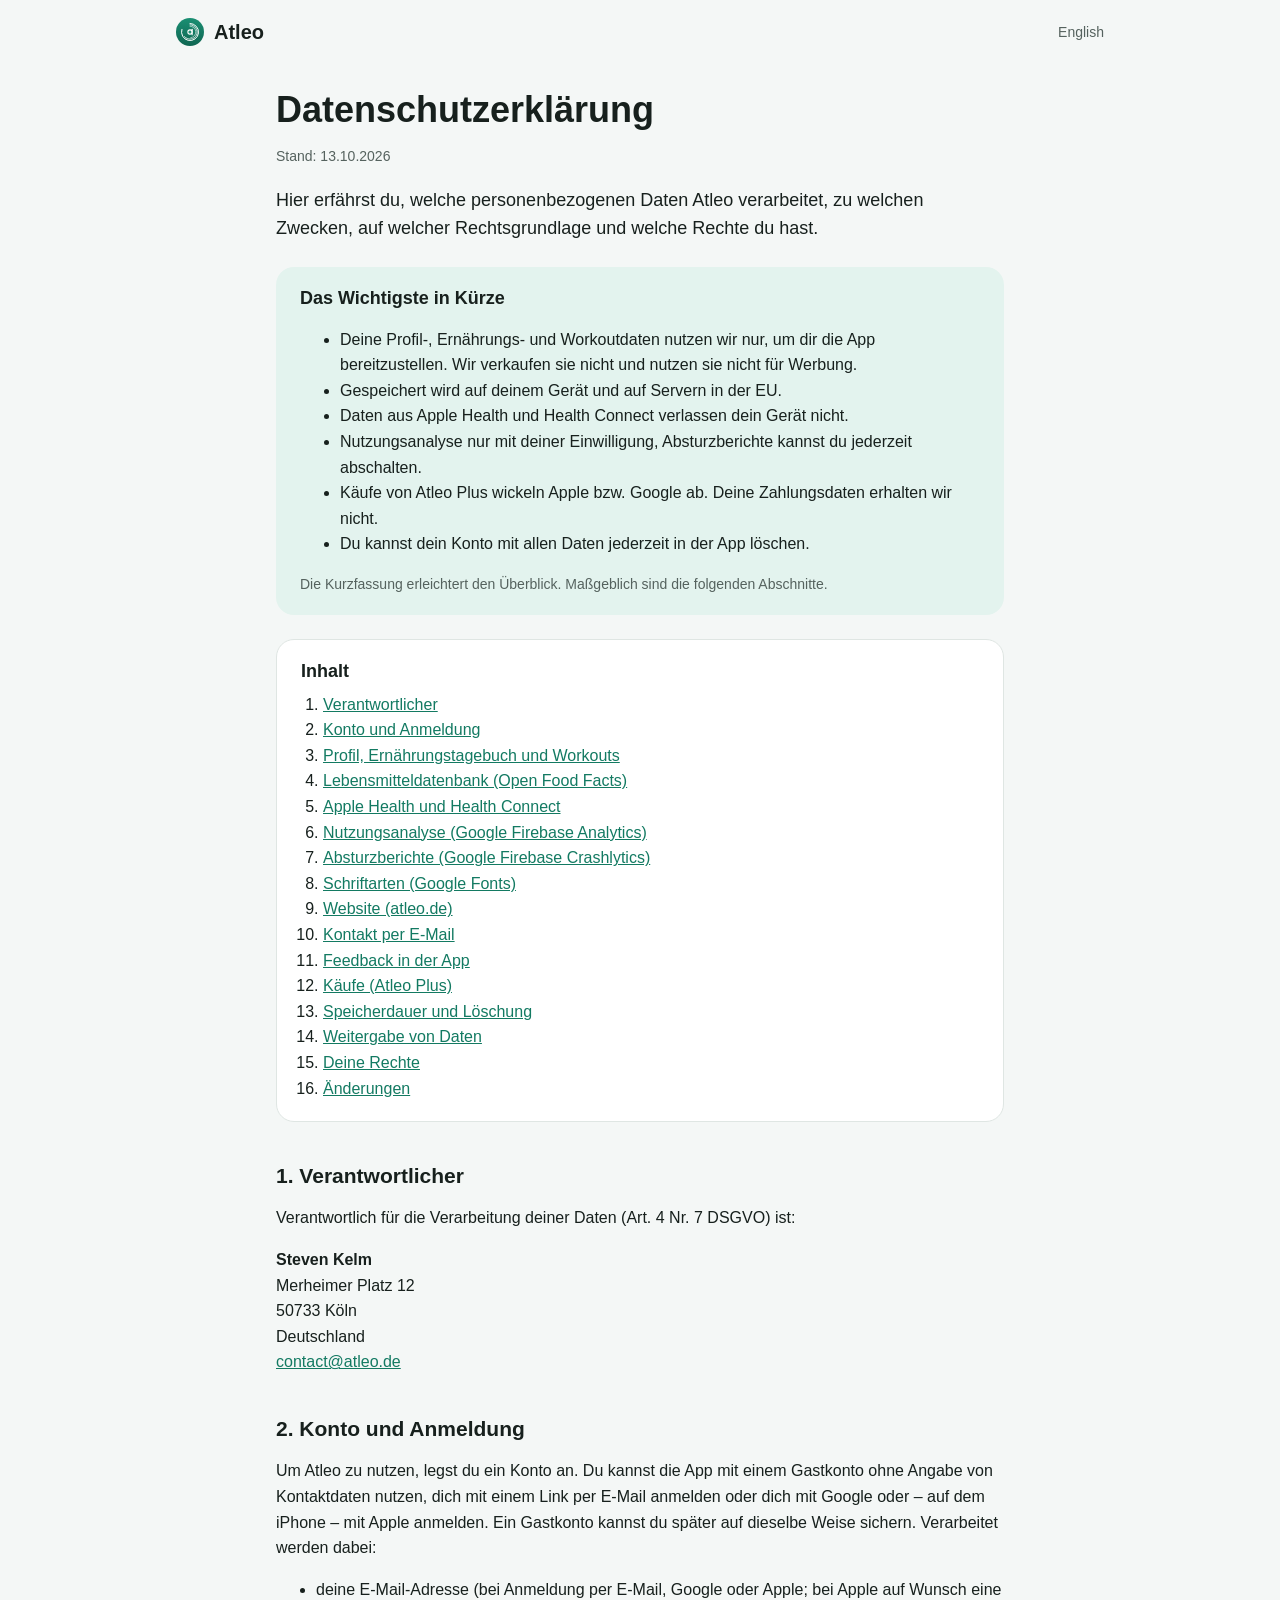
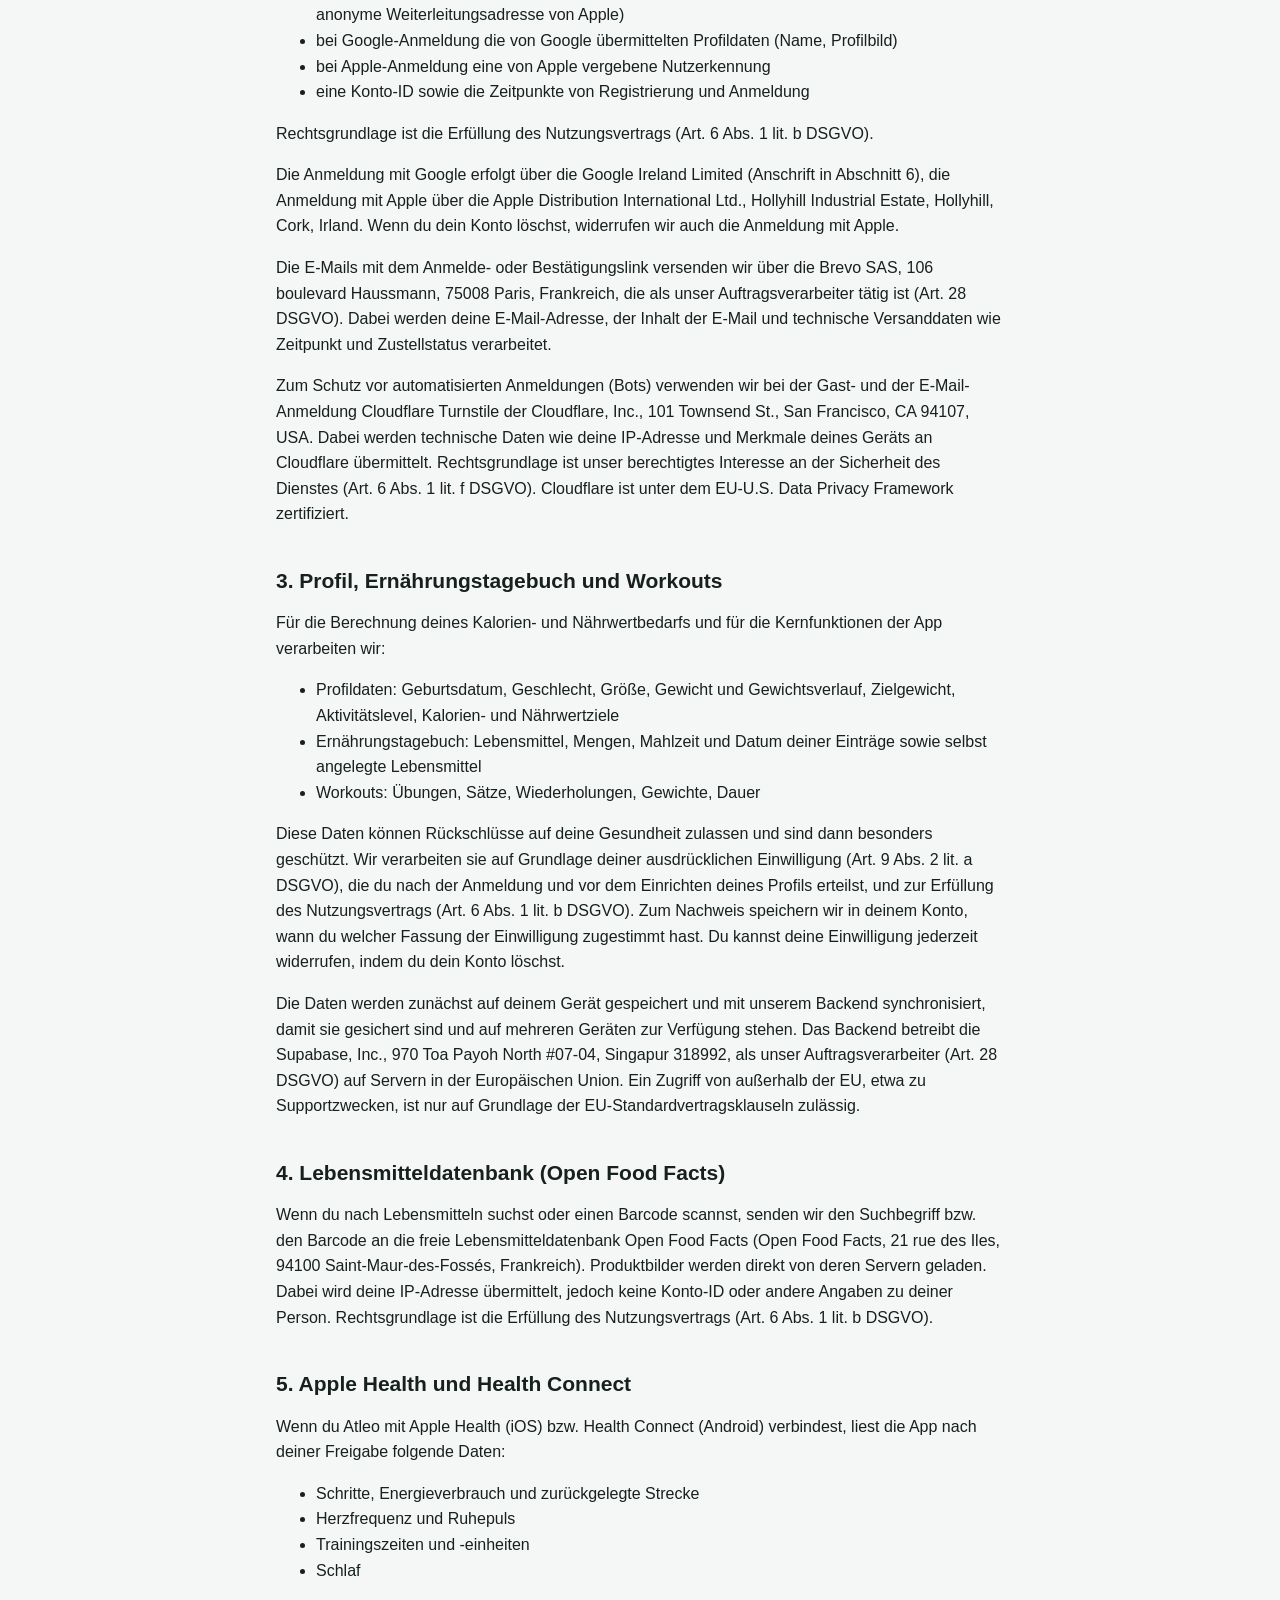
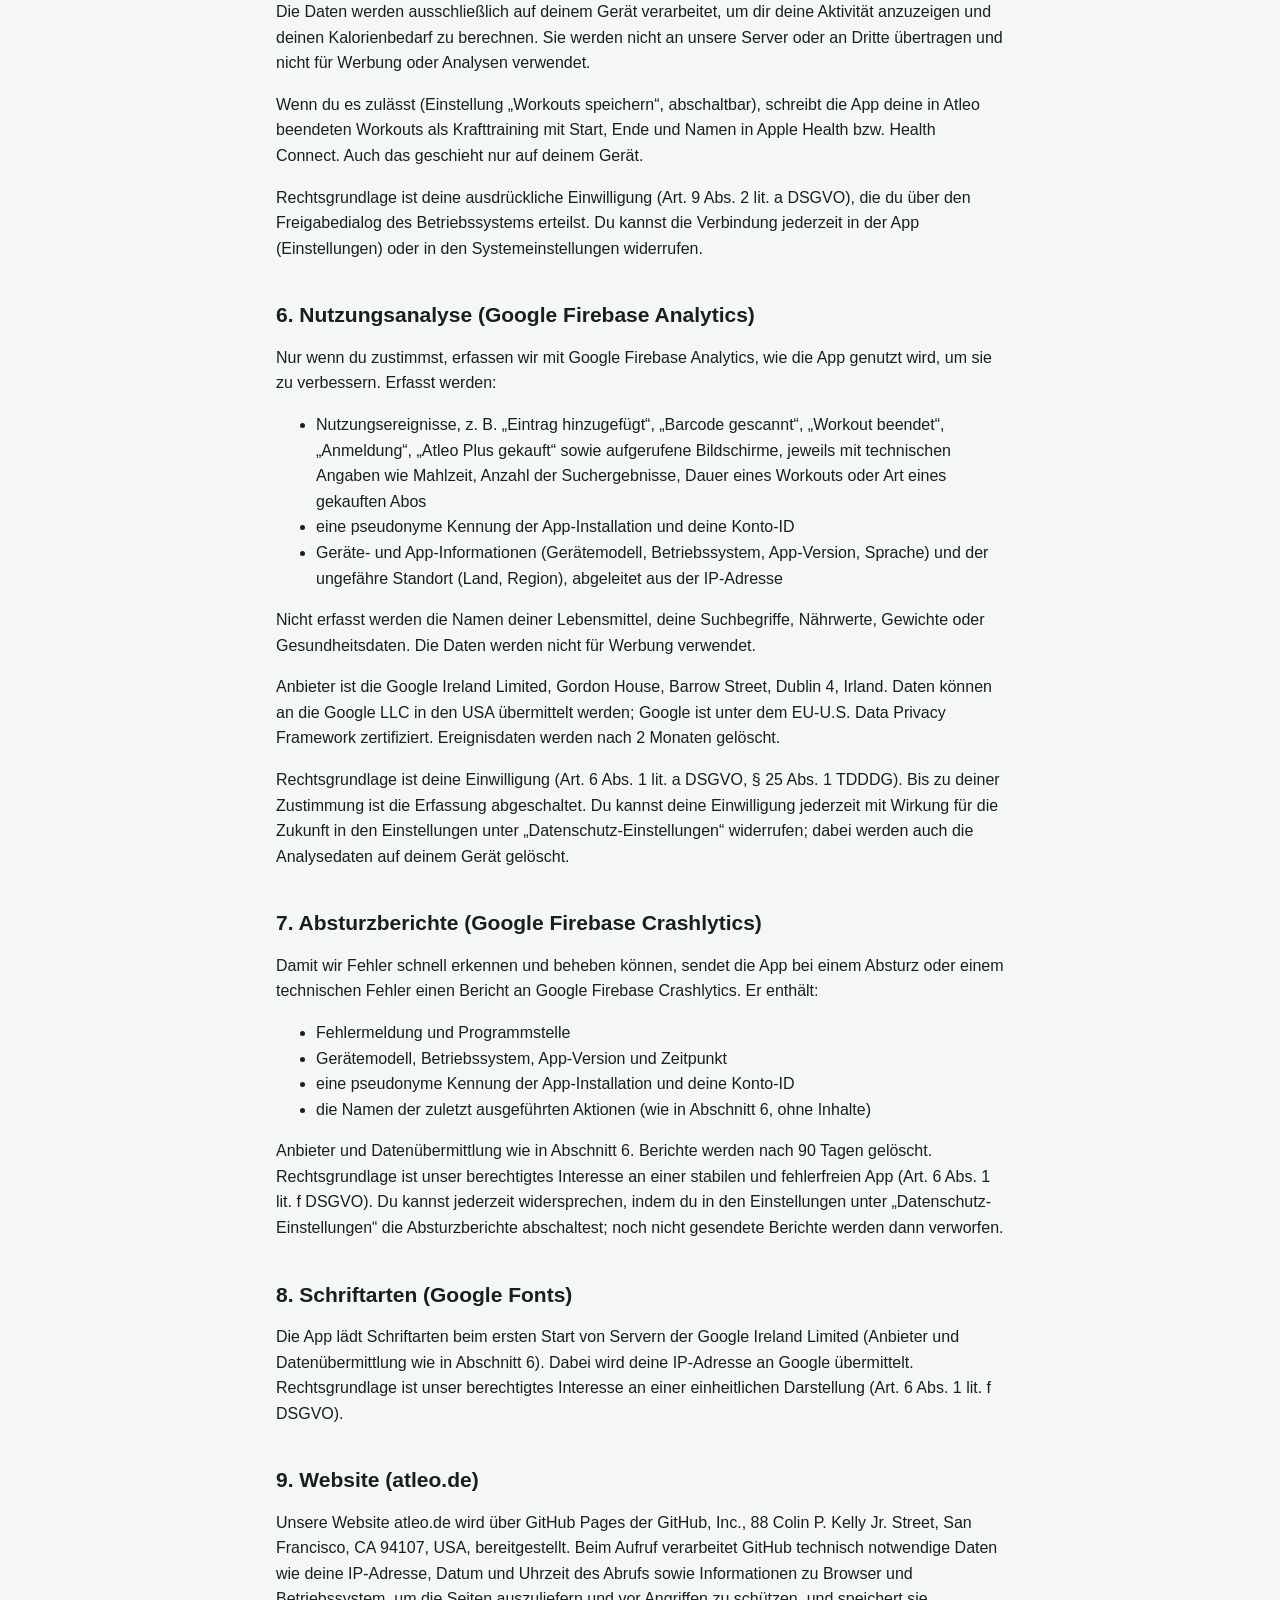
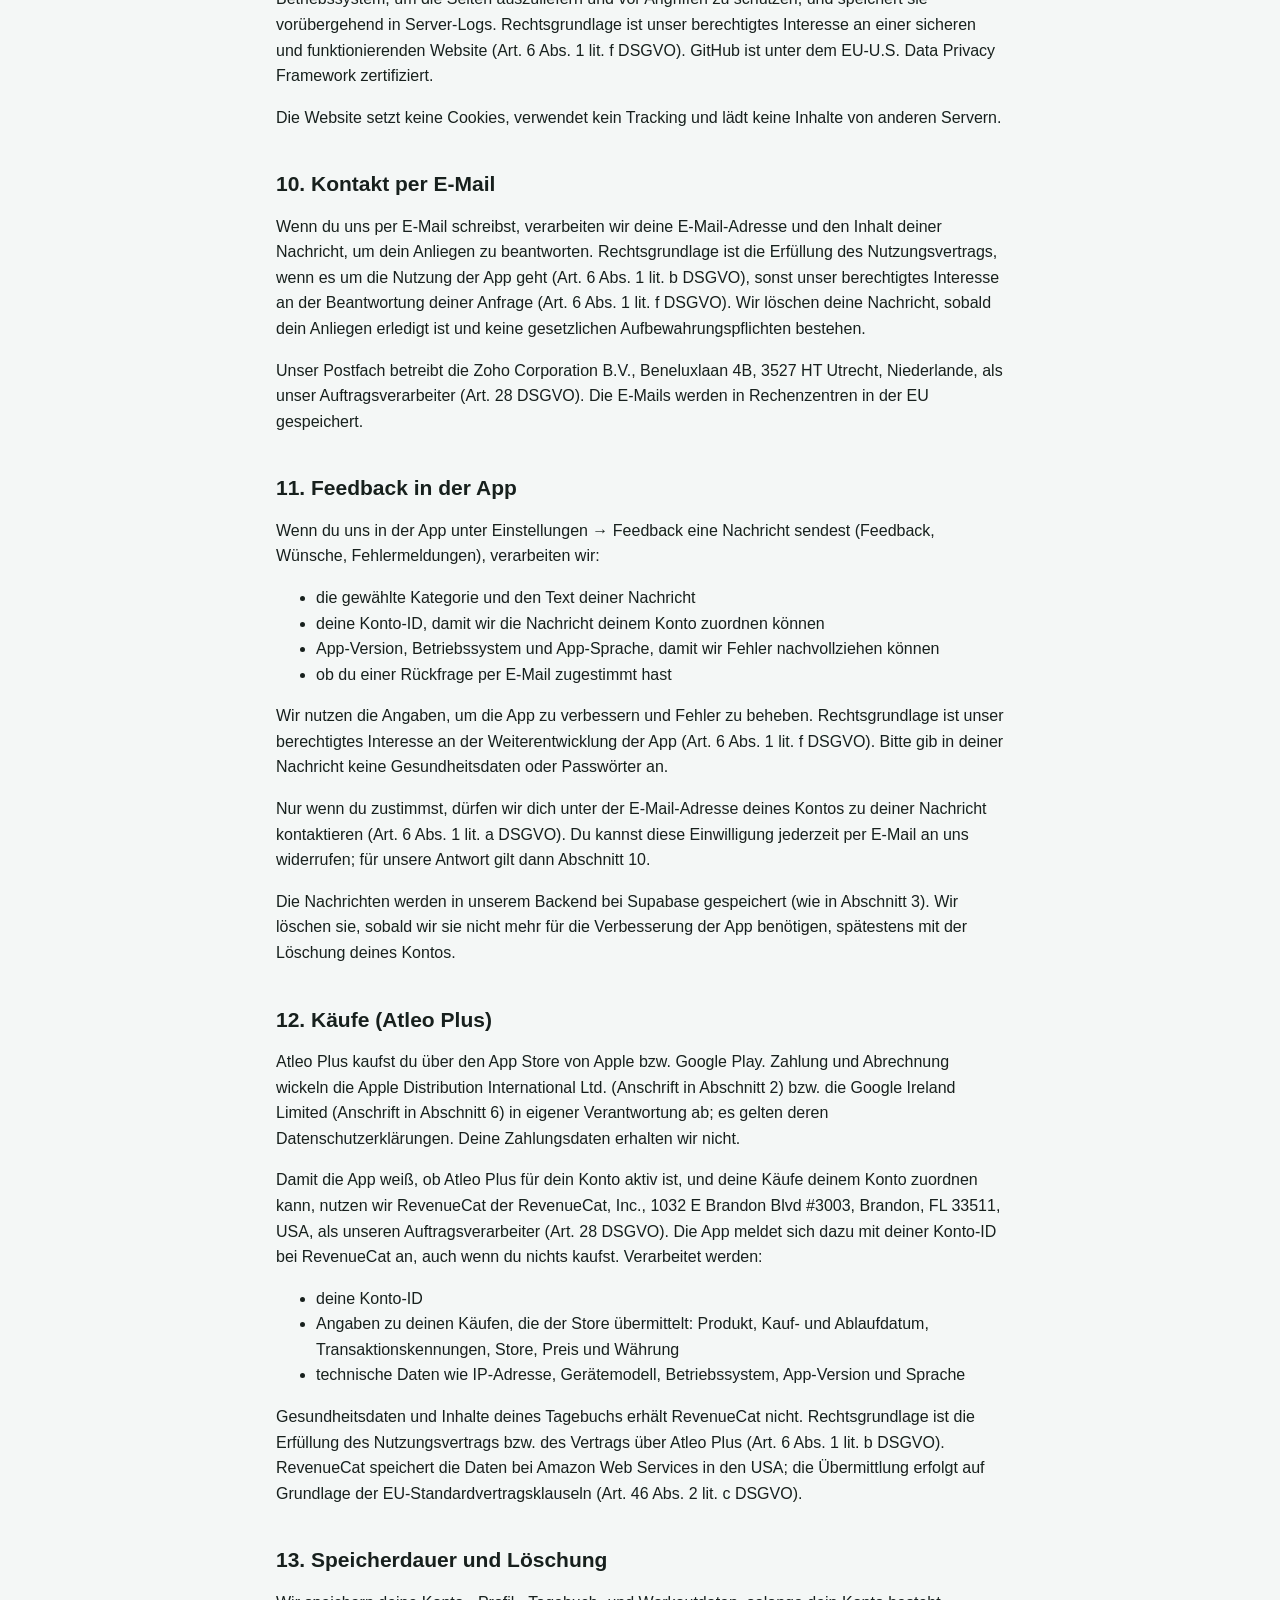
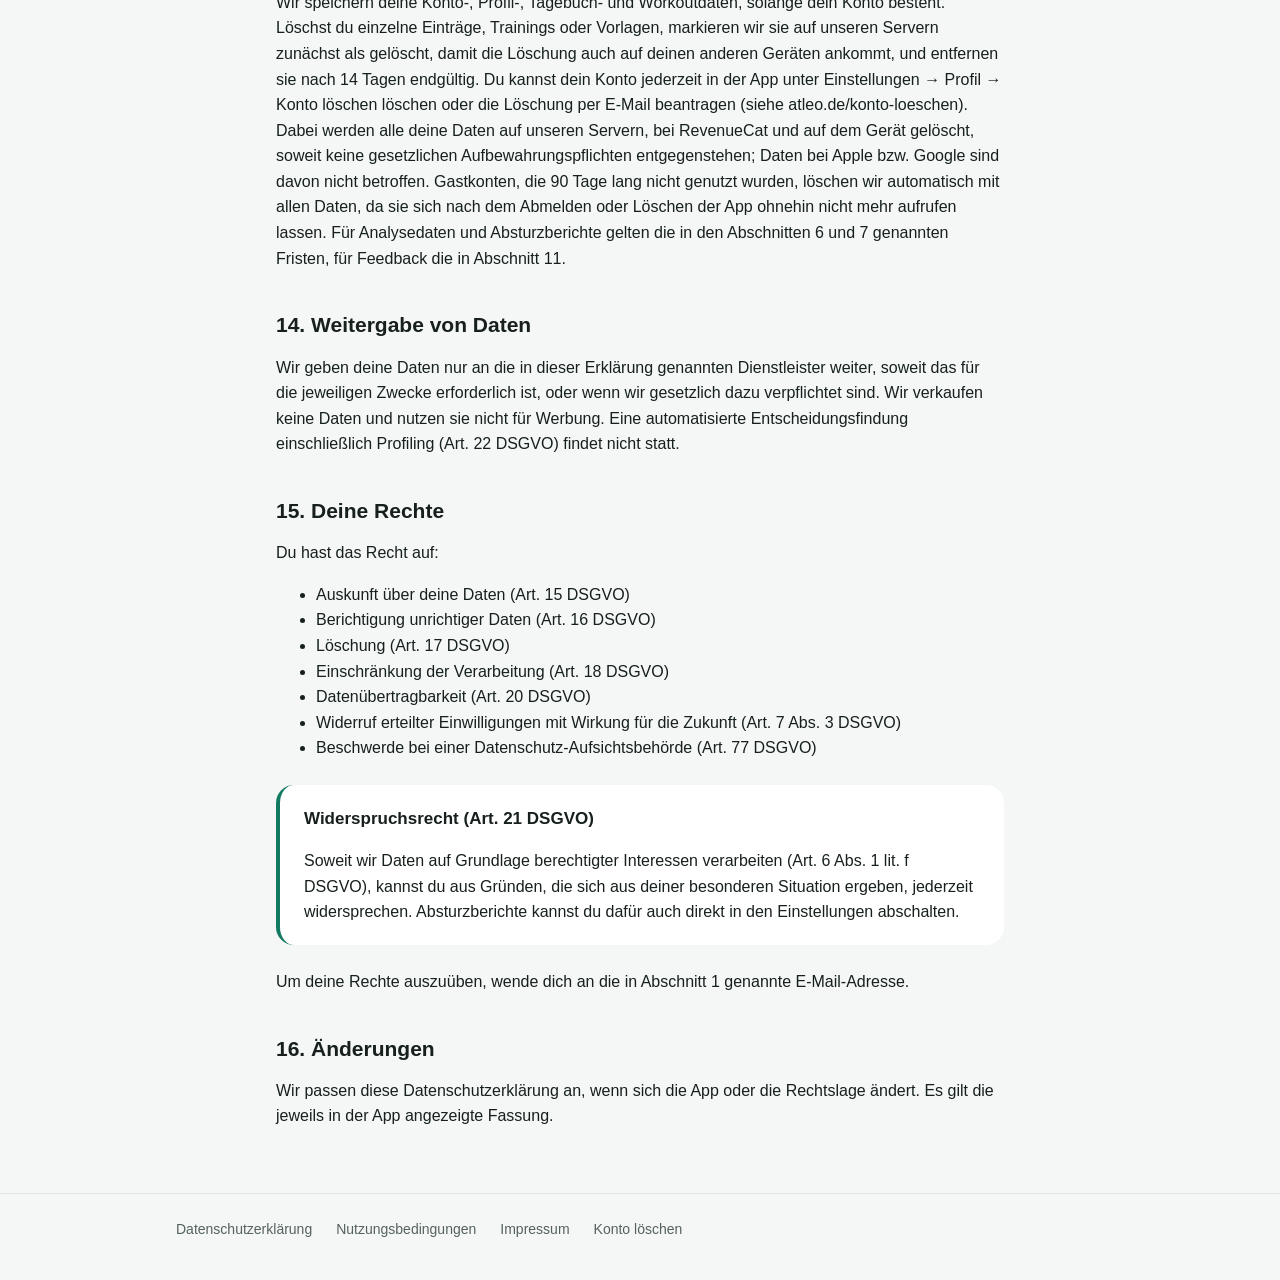
==== commit 749a4afe: "Rename the website to Atleo Co-Authored-By: Claude Opus 5.5 <noreply@anthropic.com>" ====
--- a/datenschutz/index.html
+++ b/datenschutz/index.html
@@ -4,7 +4,7 @@
 <head>
   <meta charset="utf-8">
   <meta name="viewport" content="width=device-width, initial-scale=1">
-  <title>Datenschutzerklärung – Aura</title>
+  <title>Datenschutzerklärung – Atleo</title>
   <link rel="stylesheet" href="/style.css">
   <link rel="icon" href="/favicon.svg" type="image/svg+xml">
   <link rel="alternate" hreflang="en" href="/en/privacy/">
@@ -12,17 +12,17 @@
 <body>
   <header class="site-header">
     <div class="wrap">
-      <a class="brand" href="/">Aura</a>
+      <a class="brand" href="/">Atleo</a>
       <a class="lang" href="/en/privacy/" lang="en">English</a>
     </div>
   </header>
   <main class="wrap legal">
 <h1>Datenschutzerklärung</h1>
 <p class="updated">Stand: 13.10.2026</p>
-<p class="intro">Hier erfährst du, welche personenbezogenen Daten Aura verarbeitet, zu welchen Zwecken, auf welcher Rechtsgrundlage und welche Rechte du hast.</p>
+<p class="intro">Hier erfährst du, welche personenbezogenen Daten Atleo verarbeitet, zu welchen Zwecken, auf welcher Rechtsgrundlage und welche Rechte du hast.</p>
 <aside class="summary">
 <h2>Das Wichtigste in Kürze</h2>
-<ul><li>Deine Profil-, Ernährungs- und Workoutdaten nutzen wir nur, um dir die App bereitzustellen. Wir verkaufen sie nicht und nutzen sie nicht für Werbung.</li><li>Gespeichert wird auf deinem Gerät und auf Servern in der EU.</li><li>Daten aus Apple Health und Health Connect verlassen dein Gerät nicht.</li><li>Nutzungsanalyse nur mit deiner Einwilligung, Absturzberichte kannst du jederzeit abschalten.</li><li>Käufe von Aura Plus wickeln Apple bzw. Google ab. Deine Zahlungsdaten erhalten wir nicht.</li><li>Du kannst dein Konto mit allen Daten jederzeit in der App löschen.</li></ul>
+<ul><li>Deine Profil-, Ernährungs- und Workoutdaten nutzen wir nur, um dir die App bereitzustellen. Wir verkaufen sie nicht und nutzen sie nicht für Werbung.</li><li>Gespeichert wird auf deinem Gerät und auf Servern in der EU.</li><li>Daten aus Apple Health und Health Connect verlassen dein Gerät nicht.</li><li>Nutzungsanalyse nur mit deiner Einwilligung, Absturzberichte kannst du jederzeit abschalten.</li><li>Käufe von Atleo Plus wickeln Apple bzw. Google ab. Deine Zahlungsdaten erhalten wir nicht.</li><li>Du kannst dein Konto mit allen Daten jederzeit in der App löschen.</li></ul>
 <p class="note">Die Kurzfassung erleichtert den Überblick. Maßgeblich sind die folgenden Abschnitte.</p>
 </aside>
 <nav class="toc">
@@ -39,7 +39,7 @@
 <li><a href="#section-9">Website (atleo.de)</a></li>
 <li><a href="#section-10">Kontakt per E-Mail</a></li>
 <li><a href="#section-11">Feedback in der App</a></li>
-<li><a href="#section-12">Käufe (Aura Plus)</a></li>
+<li><a href="#section-12">Käufe (Atleo Plus)</a></li>
 <li><a href="#section-13">Speicherdauer und Löschung</a></li>
 <li><a href="#section-14">Weitergabe von Daten</a></li>
 <li><a href="#section-15">Deine Rechte</a></li>
@@ -59,7 +59,7 @@
 </section>
 <section id="section-2">
 <h2>2. Konto und Anmeldung</h2>
-<p>Um Aura zu nutzen, legst du ein Konto an. Du kannst die App mit einem Gastkonto ohne Angabe von Kontaktdaten nutzen, dich mit einem Link per E-Mail anmelden oder dich mit Google oder – auf dem iPhone – mit Apple anmelden. Ein Gastkonto kannst du später auf dieselbe Weise sichern. Verarbeitet werden dabei:</p>
+<p>Um Atleo zu nutzen, legst du ein Konto an. Du kannst die App mit einem Gastkonto ohne Angabe von Kontaktdaten nutzen, dich mit einem Link per E-Mail anmelden oder dich mit Google oder – auf dem iPhone – mit Apple anmelden. Ein Gastkonto kannst du später auf dieselbe Weise sichern. Verarbeitet werden dabei:</p>
 <ul><li>deine E-Mail-Adresse (bei Anmeldung per E-Mail, Google oder Apple; bei Apple auf Wunsch eine anonyme Weiterleitungsadresse von Apple)</li><li>bei Google-Anmeldung die von Google übermittelten Profildaten (Name, Profilbild)</li><li>bei Apple-Anmeldung eine von Apple vergebene Nutzerkennung</li><li>eine Konto-ID sowie die Zeitpunkte von Registrierung und Anmeldung</li></ul>
 <p>Rechtsgrundlage ist die Erfüllung des Nutzungsvertrags (Art. 6 Abs. 1 lit. b DSGVO).</p>
 <p>Die Anmeldung mit Google erfolgt über die Google Ireland Limited (Anschrift in Abschnitt 6), die Anmeldung mit Apple über die Apple Distribution International Ltd., Hollyhill Industrial Estate, Hollyhill, Cork, Irland. Wenn du dein Konto löschst, widerrufen wir auch die Anmeldung mit Apple.</p>
@@ -79,16 +79,16 @@
 </section>
 <section id="section-5">
 <h2>5. Apple Health und Health Connect</h2>
-<p>Wenn du Aura mit Apple Health (iOS) bzw. Health Connect (Android) verbindest, liest die App nach deiner Freigabe folgende Daten:</p>
+<p>Wenn du Atleo mit Apple Health (iOS) bzw. Health Connect (Android) verbindest, liest die App nach deiner Freigabe folgende Daten:</p>
 <ul><li>Schritte, Energieverbrauch und zurückgelegte Strecke</li><li>Herzfrequenz und Ruhepuls</li><li>Trainingszeiten und -einheiten</li><li>Schlaf</li></ul>
 <p>Die Daten werden ausschließlich auf deinem Gerät verarbeitet, um dir deine Aktivität anzuzeigen und deinen Kalorienbedarf zu berechnen. Sie werden nicht an unsere Server oder an Dritte übertragen und nicht für Werbung oder Analysen verwendet.</p>
-<p>Wenn du es zulässt (Einstellung „Workouts speichern“, abschaltbar), schreibt die App deine in Aura beendeten Workouts als Krafttraining mit Start, Ende und Namen in Apple Health bzw. Health Connect. Auch das geschieht nur auf deinem Gerät.</p>
+<p>Wenn du es zulässt (Einstellung „Workouts speichern“, abschaltbar), schreibt die App deine in Atleo beendeten Workouts als Krafttraining mit Start, Ende und Namen in Apple Health bzw. Health Connect. Auch das geschieht nur auf deinem Gerät.</p>
 <p>Rechtsgrundlage ist deine ausdrückliche Einwilligung (Art. 9 Abs. 2 lit. a DSGVO), die du über den Freigabedialog des Betriebssystems erteilst. Du kannst die Verbindung jederzeit in der App (Einstellungen) oder in den Systemeinstellungen widerrufen.</p>
 </section>
 <section id="section-6">
 <h2>6. Nutzungsanalyse (Google Firebase Analytics)</h2>
 <p>Nur wenn du zustimmst, erfassen wir mit Google Firebase Analytics, wie die App genutzt wird, um sie zu verbessern. Erfasst werden:</p>
-<ul><li>Nutzungsereignisse, z. B. „Eintrag hinzugefügt“, „Barcode gescannt“, „Workout beendet“, „Anmeldung“, „Aura Plus gekauft“ sowie aufgerufene Bildschirme, jeweils mit technischen Angaben wie Mahlzeit, Anzahl der Suchergebnisse, Dauer eines Workouts oder Art eines gekauften Abos</li><li>eine pseudonyme Kennung der App-Installation und deine Konto-ID</li><li>Geräte- und App-Informationen (Gerätemodell, Betriebssystem, App-Version, Sprache) und der ungefähre Standort (Land, Region), abgeleitet aus der IP-Adresse</li></ul>
+<ul><li>Nutzungsereignisse, z. B. „Eintrag hinzugefügt“, „Barcode gescannt“, „Workout beendet“, „Anmeldung“, „Atleo Plus gekauft“ sowie aufgerufene Bildschirme, jeweils mit technischen Angaben wie Mahlzeit, Anzahl der Suchergebnisse, Dauer eines Workouts oder Art eines gekauften Abos</li><li>eine pseudonyme Kennung der App-Installation und deine Konto-ID</li><li>Geräte- und App-Informationen (Gerätemodell, Betriebssystem, App-Version, Sprache) und der ungefähre Standort (Land, Region), abgeleitet aus der IP-Adresse</li></ul>
 <p>Nicht erfasst werden die Namen deiner Lebensmittel, deine Suchbegriffe, Nährwerte, Gewichte oder Gesundheitsdaten. Die Daten werden nicht für Werbung verwendet.</p>
 <p>Anbieter ist die Google Ireland Limited, Gordon House, Barrow Street, Dublin 4, Irland. Daten können an die Google LLC in den USA übermittelt werden; Google ist unter dem EU-U.S. Data Privacy Framework zertifiziert. Ereignisdaten werden nach 2 Monaten gelöscht.</p>
 <p>Rechtsgrundlage ist deine Einwilligung (Art. 6 Abs. 1 lit. a DSGVO, § 25 Abs. 1 TDDDG). Bis zu deiner Zustimmung ist die Erfassung abgeschaltet. Du kannst deine Einwilligung jederzeit mit Wirkung für die Zukunft in den Einstellungen unter „Datenschutz-Einstellungen“ widerrufen; dabei werden auch die Analysedaten auf deinem Gerät gelöscht.</p>
@@ -122,11 +122,11 @@
 <p>Die Nachrichten werden in unserem Backend bei Supabase gespeichert (wie in Abschnitt 3). Wir löschen sie, sobald wir sie nicht mehr für die Verbesserung der App benötigen, spätestens mit der Löschung deines Kontos.</p>
 </section>
 <section id="section-12">
-<h2>12. Käufe (Aura Plus)</h2>
-<p>Aura Plus kaufst du über den App Store von Apple bzw. Google Play. Zahlung und Abrechnung wickeln die Apple Distribution International Ltd. (Anschrift in Abschnitt 2) bzw. die Google Ireland Limited (Anschrift in Abschnitt 6) in eigener Verantwortung ab; es gelten deren Datenschutzerklärungen. Deine Zahlungsdaten erhalten wir nicht.</p>
-<p>Damit die App weiß, ob Aura Plus für dein Konto aktiv ist, und deine Käufe deinem Konto zuordnen kann, nutzen wir RevenueCat der RevenueCat, Inc., 1032 E Brandon Blvd #3003, Brandon, FL 33511, USA, als unseren Auftragsverarbeiter (Art. 28 DSGVO). Die App meldet sich dazu mit deiner Konto-ID bei RevenueCat an, auch wenn du nichts kaufst. Verarbeitet werden:</p>
+<h2>12. Käufe (Atleo Plus)</h2>
+<p>Atleo Plus kaufst du über den App Store von Apple bzw. Google Play. Zahlung und Abrechnung wickeln die Apple Distribution International Ltd. (Anschrift in Abschnitt 2) bzw. die Google Ireland Limited (Anschrift in Abschnitt 6) in eigener Verantwortung ab; es gelten deren Datenschutzerklärungen. Deine Zahlungsdaten erhalten wir nicht.</p>
+<p>Damit die App weiß, ob Atleo Plus für dein Konto aktiv ist, und deine Käufe deinem Konto zuordnen kann, nutzen wir RevenueCat der RevenueCat, Inc., 1032 E Brandon Blvd #3003, Brandon, FL 33511, USA, als unseren Auftragsverarbeiter (Art. 28 DSGVO). Die App meldet sich dazu mit deiner Konto-ID bei RevenueCat an, auch wenn du nichts kaufst. Verarbeitet werden:</p>
 <ul><li>deine Konto-ID</li><li>Angaben zu deinen Käufen, die der Store übermittelt: Produkt, Kauf- und Ablaufdatum, Transaktionskennungen, Store, Preis und Währung</li><li>technische Daten wie IP-Adresse, Gerätemodell, Betriebssystem, App-Version und Sprache</li></ul>
-<p>Gesundheitsdaten und Inhalte deines Tagebuchs erhält RevenueCat nicht. Rechtsgrundlage ist die Erfüllung des Nutzungsvertrags bzw. des Vertrags über Aura Plus (Art. 6 Abs. 1 lit. b DSGVO). RevenueCat speichert die Daten bei Amazon Web Services in den USA; die Übermittlung erfolgt auf Grundlage der EU-Standardvertragsklauseln (Art. 46 Abs. 2 lit. c DSGVO).</p>
+<p>Gesundheitsdaten und Inhalte deines Tagebuchs erhält RevenueCat nicht. Rechtsgrundlage ist die Erfüllung des Nutzungsvertrags bzw. des Vertrags über Atleo Plus (Art. 6 Abs. 1 lit. b DSGVO). RevenueCat speichert die Daten bei Amazon Web Services in den USA; die Übermittlung erfolgt auf Grundlage der EU-Standardvertragsklauseln (Art. 46 Abs. 2 lit. c DSGVO).</p>
 </section>
 <section id="section-13">
 <h2>13. Speicherdauer und Löschung</h2>
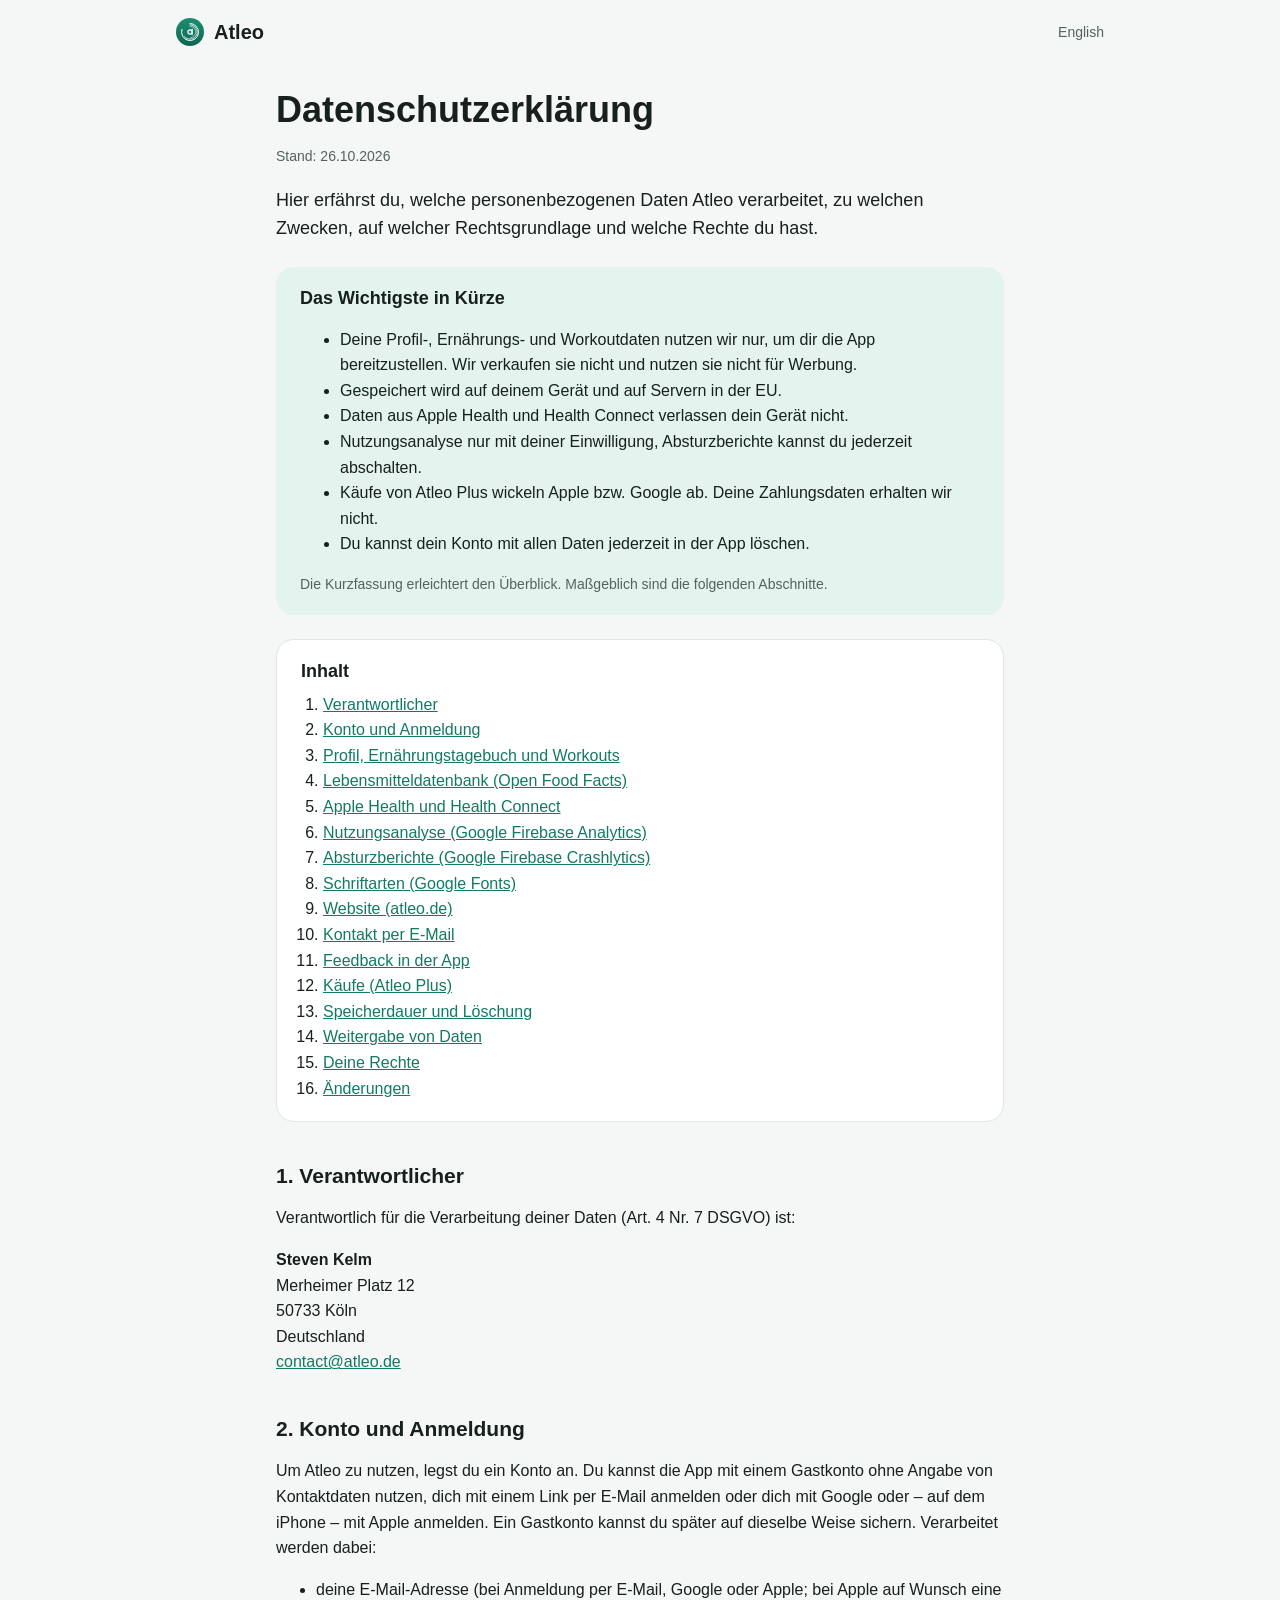
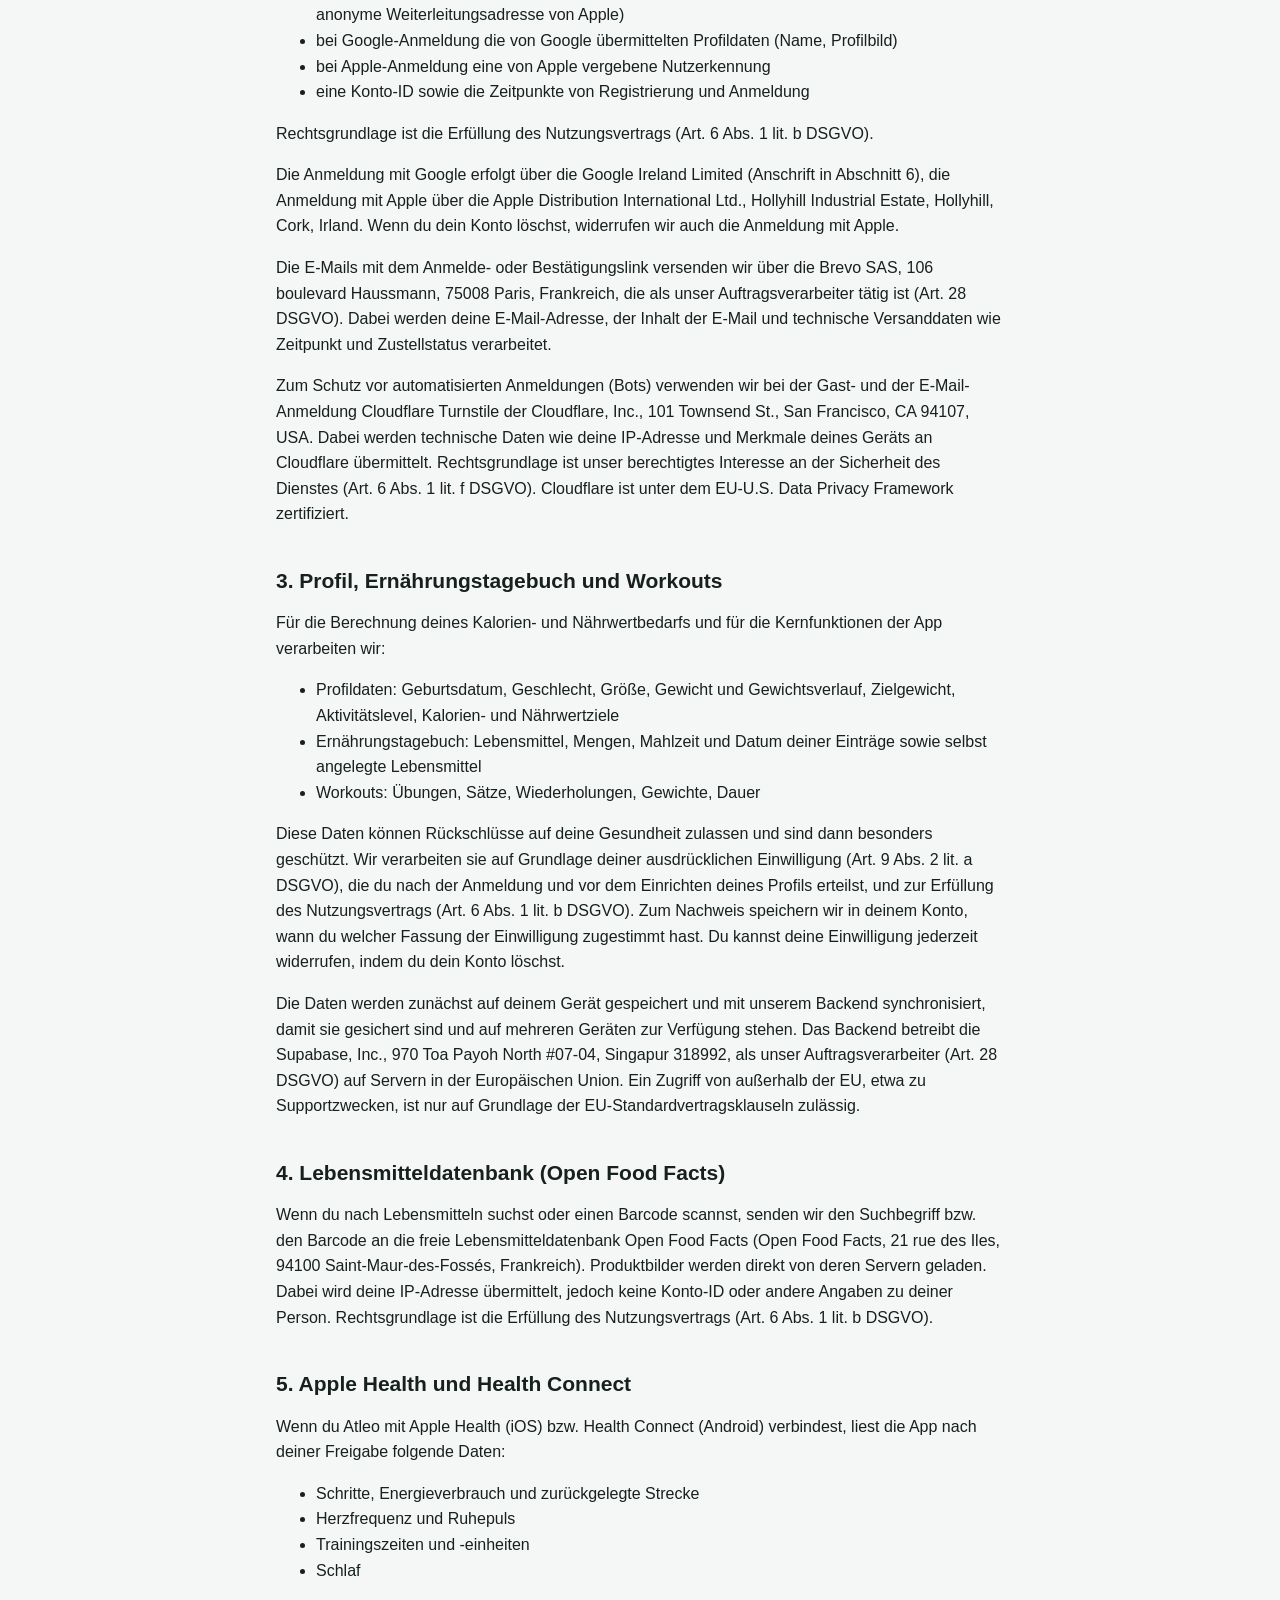
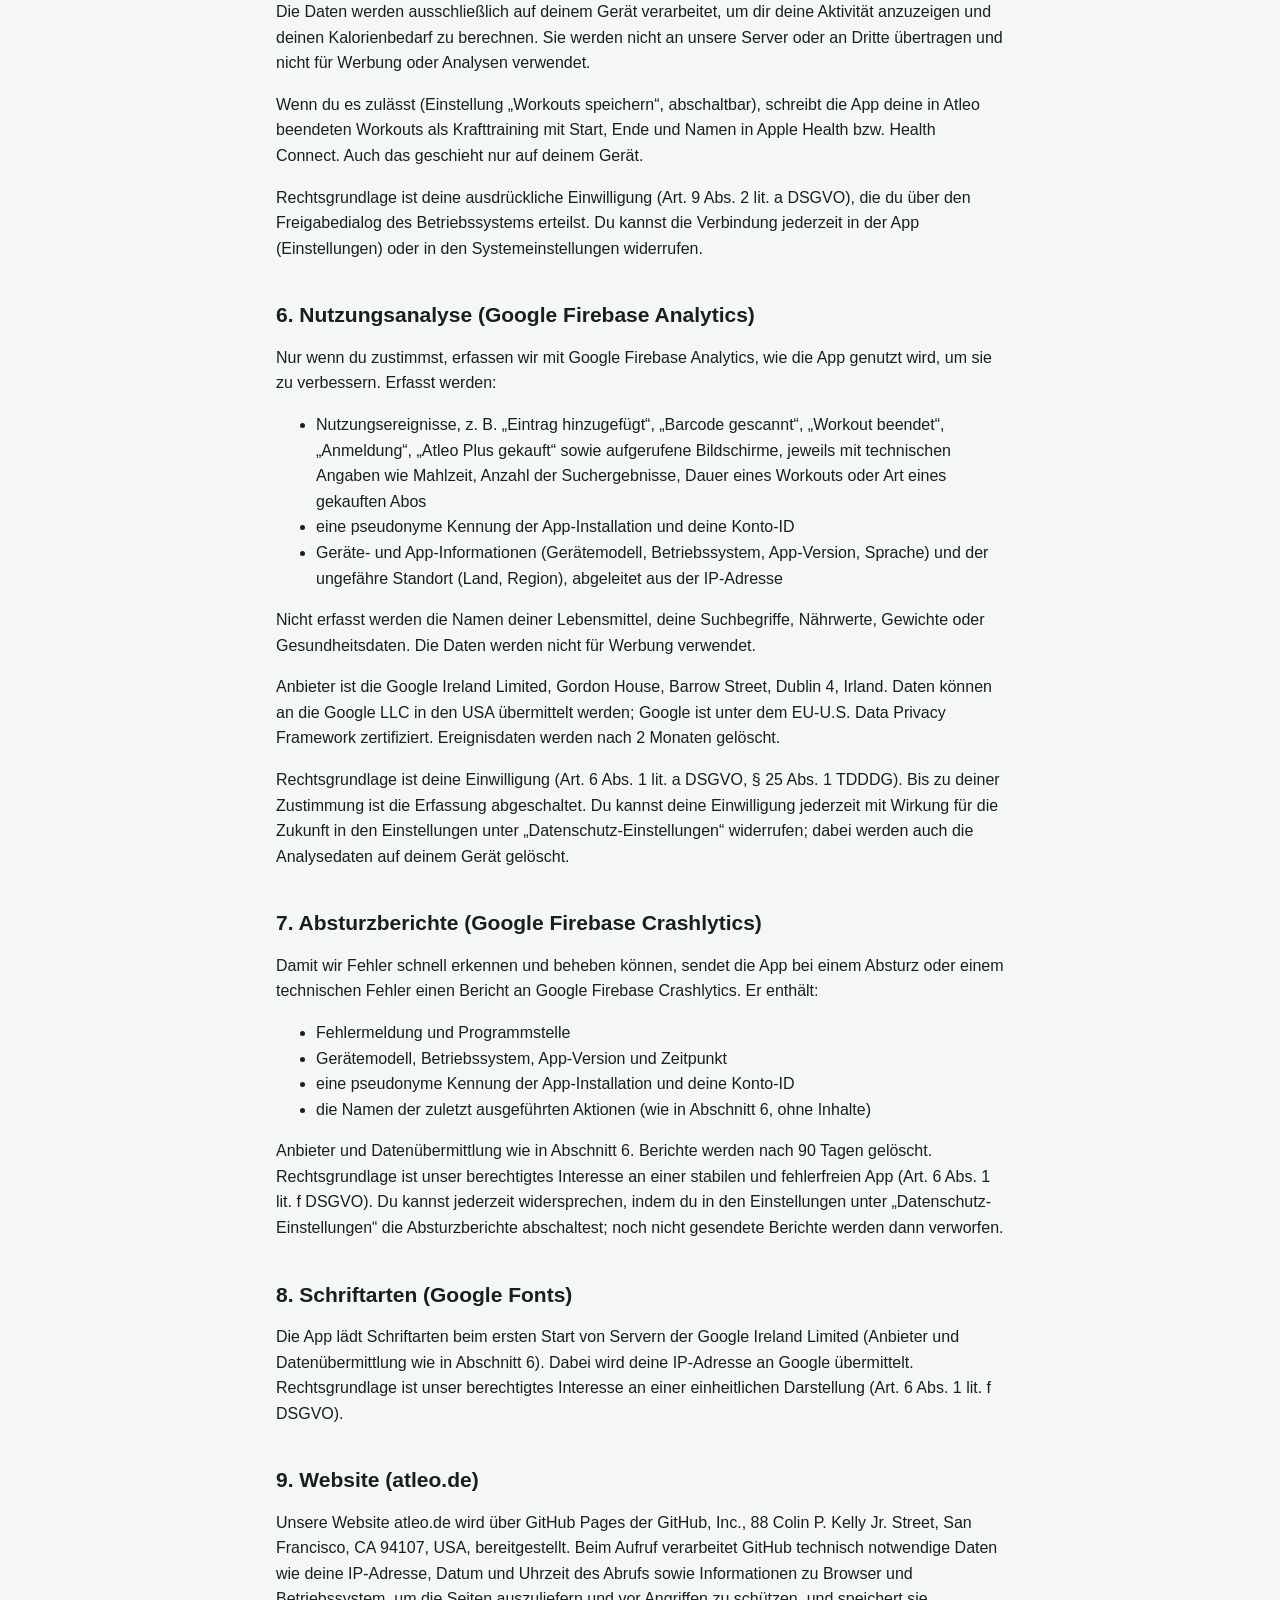
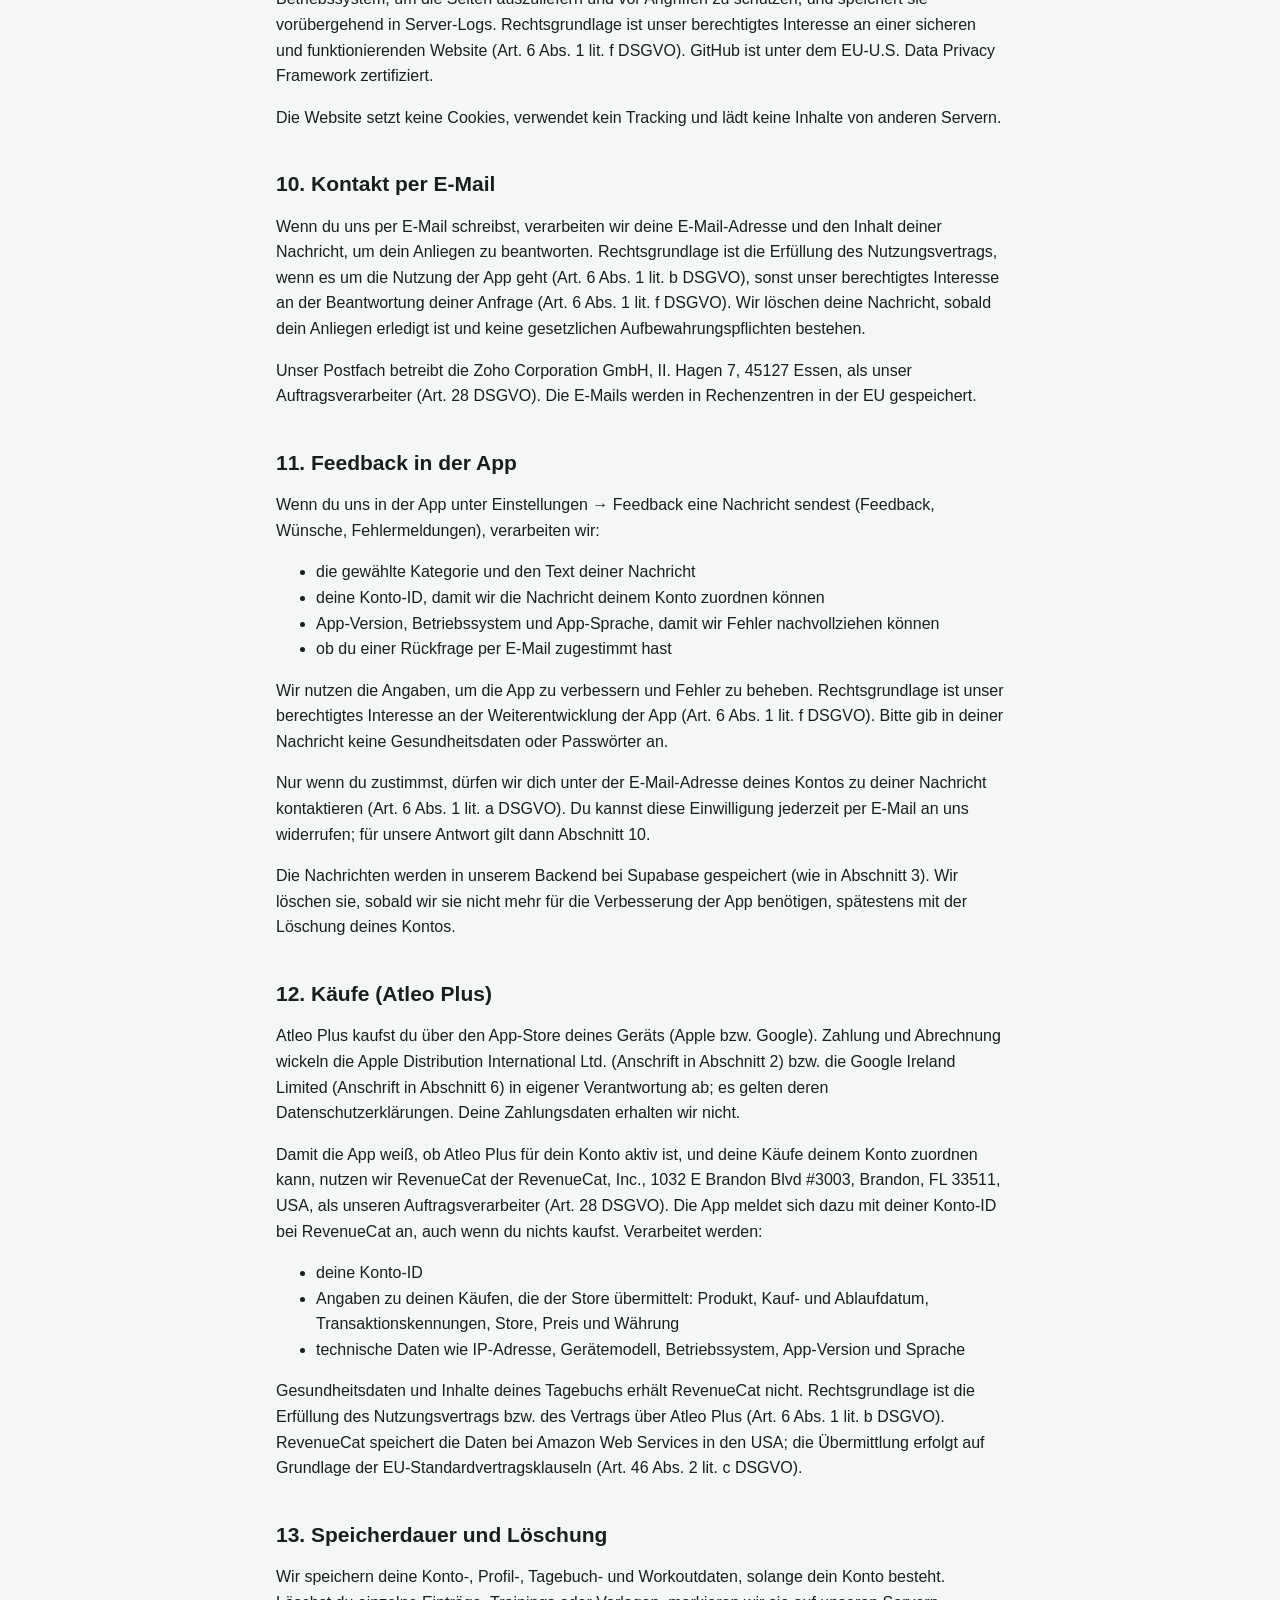
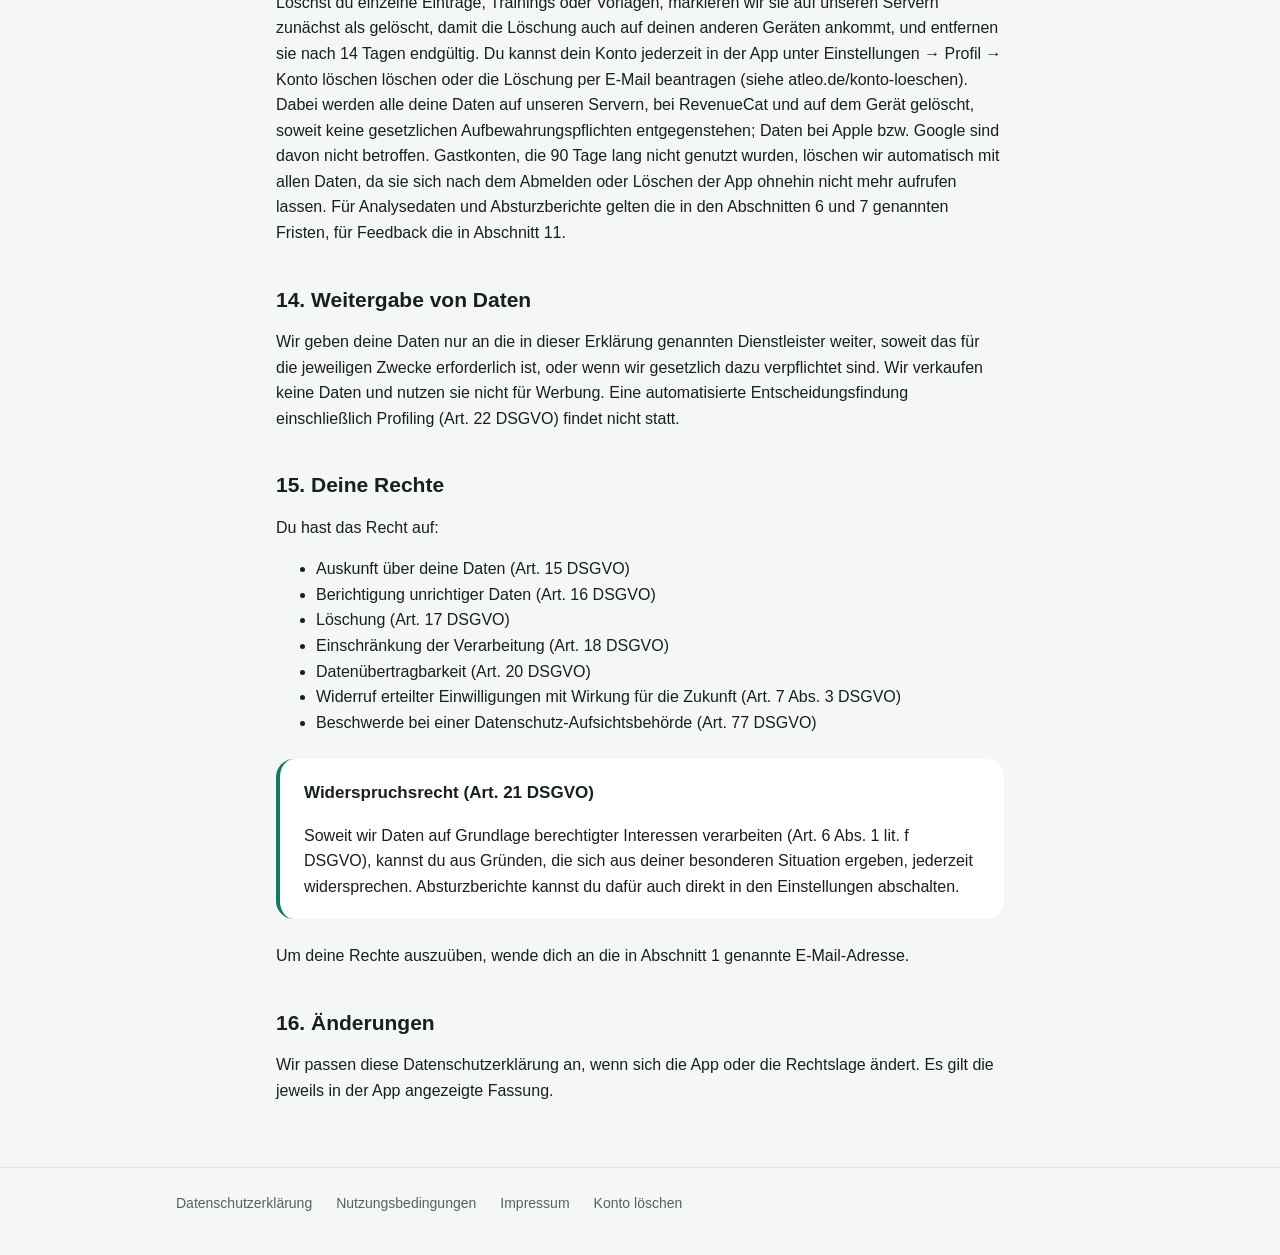
==== commit a22c3434: "Name Zoho Corporation GmbH as the mailbox processor and mention both app stores Co-Authored-By: Clau" ====
--- a/datenschutz/index.html
+++ b/datenschutz/index.html
@@ -18,7 +18,7 @@
   </header>
   <main class="wrap legal">
 <h1>Datenschutzerklärung</h1>
-<p class="updated">Stand: 13.10.2026</p>
+<p class="updated">Stand: 26.10.2026</p>
 <p class="intro">Hier erfährst du, welche personenbezogenen Daten Atleo verarbeitet, zu welchen Zwecken, auf welcher Rechtsgrundlage und welche Rechte du hast.</p>
 <aside class="summary">
 <h2>Das Wichtigste in Kürze</h2>
@@ -111,7 +111,7 @@
 <section id="section-10">
 <h2>10. Kontakt per E-Mail</h2>
 <p>Wenn du uns per E-Mail schreibst, verarbeiten wir deine E-Mail-Adresse und den Inhalt deiner Nachricht, um dein Anliegen zu beantworten. Rechtsgrundlage ist die Erfüllung des Nutzungsvertrags, wenn es um die Nutzung der App geht (Art. 6 Abs. 1 lit. b DSGVO), sonst unser berechtigtes Interesse an der Beantwortung deiner Anfrage (Art. 6 Abs. 1 lit. f DSGVO). Wir löschen deine Nachricht, sobald dein Anliegen erledigt ist und keine gesetzlichen Aufbewahrungspflichten bestehen.</p>
-<p>Unser Postfach betreibt die Zoho Corporation B.V., Beneluxlaan 4B, 3527 HT Utrecht, Niederlande, als unser Auftragsverarbeiter (Art. 28 DSGVO). Die E-Mails werden in Rechenzentren in der EU gespeichert.</p>
+<p>Unser Postfach betreibt die Zoho Corporation GmbH, II. Hagen 7, 45127 Essen, als unser Auftragsverarbeiter (Art. 28 DSGVO). Die E-Mails werden in Rechenzentren in der EU gespeichert.</p>
 </section>
 <section id="section-11">
 <h2>11. Feedback in der App</h2>
@@ -123,7 +123,7 @@
 </section>
 <section id="section-12">
 <h2>12. Käufe (Atleo Plus)</h2>
-<p>Atleo Plus kaufst du über den App Store von Apple bzw. Google Play. Zahlung und Abrechnung wickeln die Apple Distribution International Ltd. (Anschrift in Abschnitt 2) bzw. die Google Ireland Limited (Anschrift in Abschnitt 6) in eigener Verantwortung ab; es gelten deren Datenschutzerklärungen. Deine Zahlungsdaten erhalten wir nicht.</p>
+<p>Atleo Plus kaufst du über den App-Store deines Geräts (Apple bzw. Google). Zahlung und Abrechnung wickeln die Apple Distribution International Ltd. (Anschrift in Abschnitt 2) bzw. die Google Ireland Limited (Anschrift in Abschnitt 6) in eigener Verantwortung ab; es gelten deren Datenschutzerklärungen. Deine Zahlungsdaten erhalten wir nicht.</p>
 <p>Damit die App weiß, ob Atleo Plus für dein Konto aktiv ist, und deine Käufe deinem Konto zuordnen kann, nutzen wir RevenueCat der RevenueCat, Inc., 1032 E Brandon Blvd #3003, Brandon, FL 33511, USA, als unseren Auftragsverarbeiter (Art. 28 DSGVO). Die App meldet sich dazu mit deiner Konto-ID bei RevenueCat an, auch wenn du nichts kaufst. Verarbeitet werden:</p>
 <ul><li>deine Konto-ID</li><li>Angaben zu deinen Käufen, die der Store übermittelt: Produkt, Kauf- und Ablaufdatum, Transaktionskennungen, Store, Preis und Währung</li><li>technische Daten wie IP-Adresse, Gerätemodell, Betriebssystem, App-Version und Sprache</li></ul>
 <p>Gesundheitsdaten und Inhalte deines Tagebuchs erhält RevenueCat nicht. Rechtsgrundlage ist die Erfüllung des Nutzungsvertrags bzw. des Vertrags über Atleo Plus (Art. 6 Abs. 1 lit. b DSGVO). RevenueCat speichert die Daten bei Amazon Web Services in den USA; die Übermittlung erfolgt auf Grundlage der EU-Standardvertragsklauseln (Art. 46 Abs. 2 lit. c DSGVO).</p>
